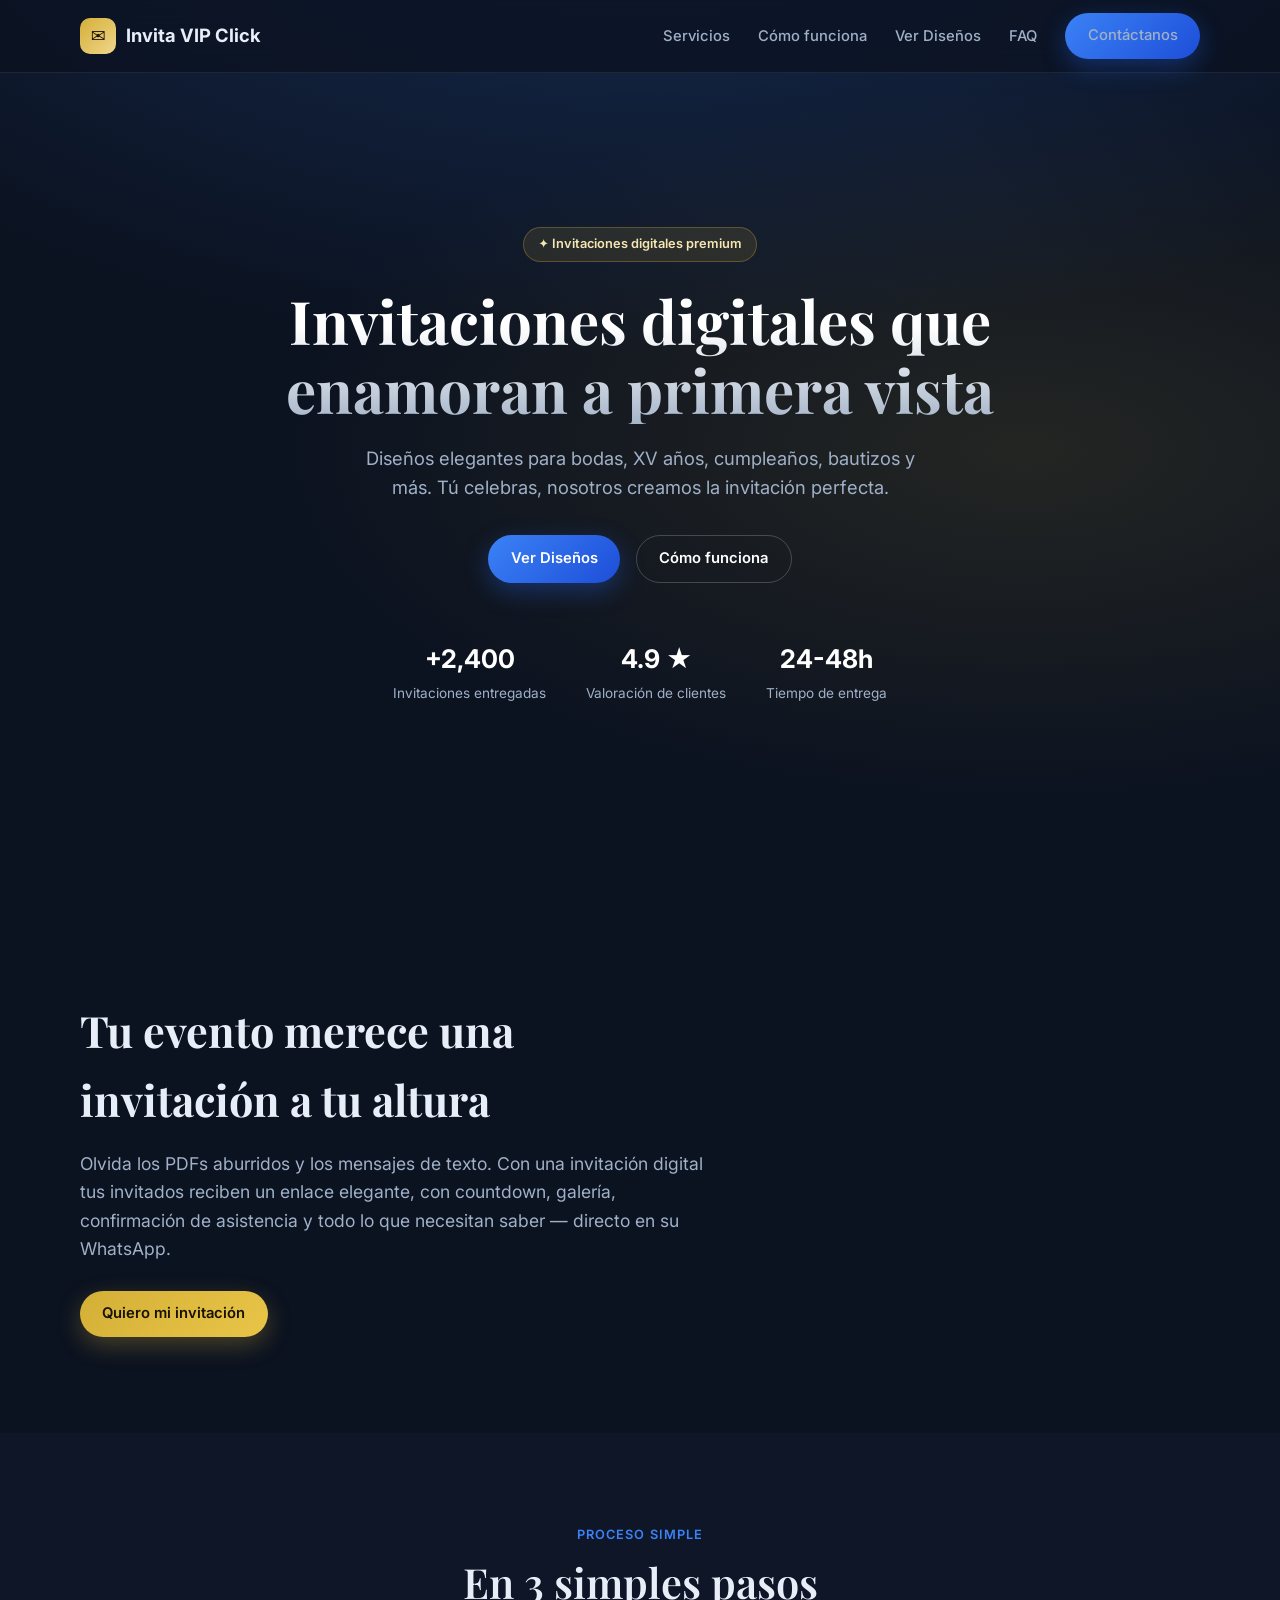
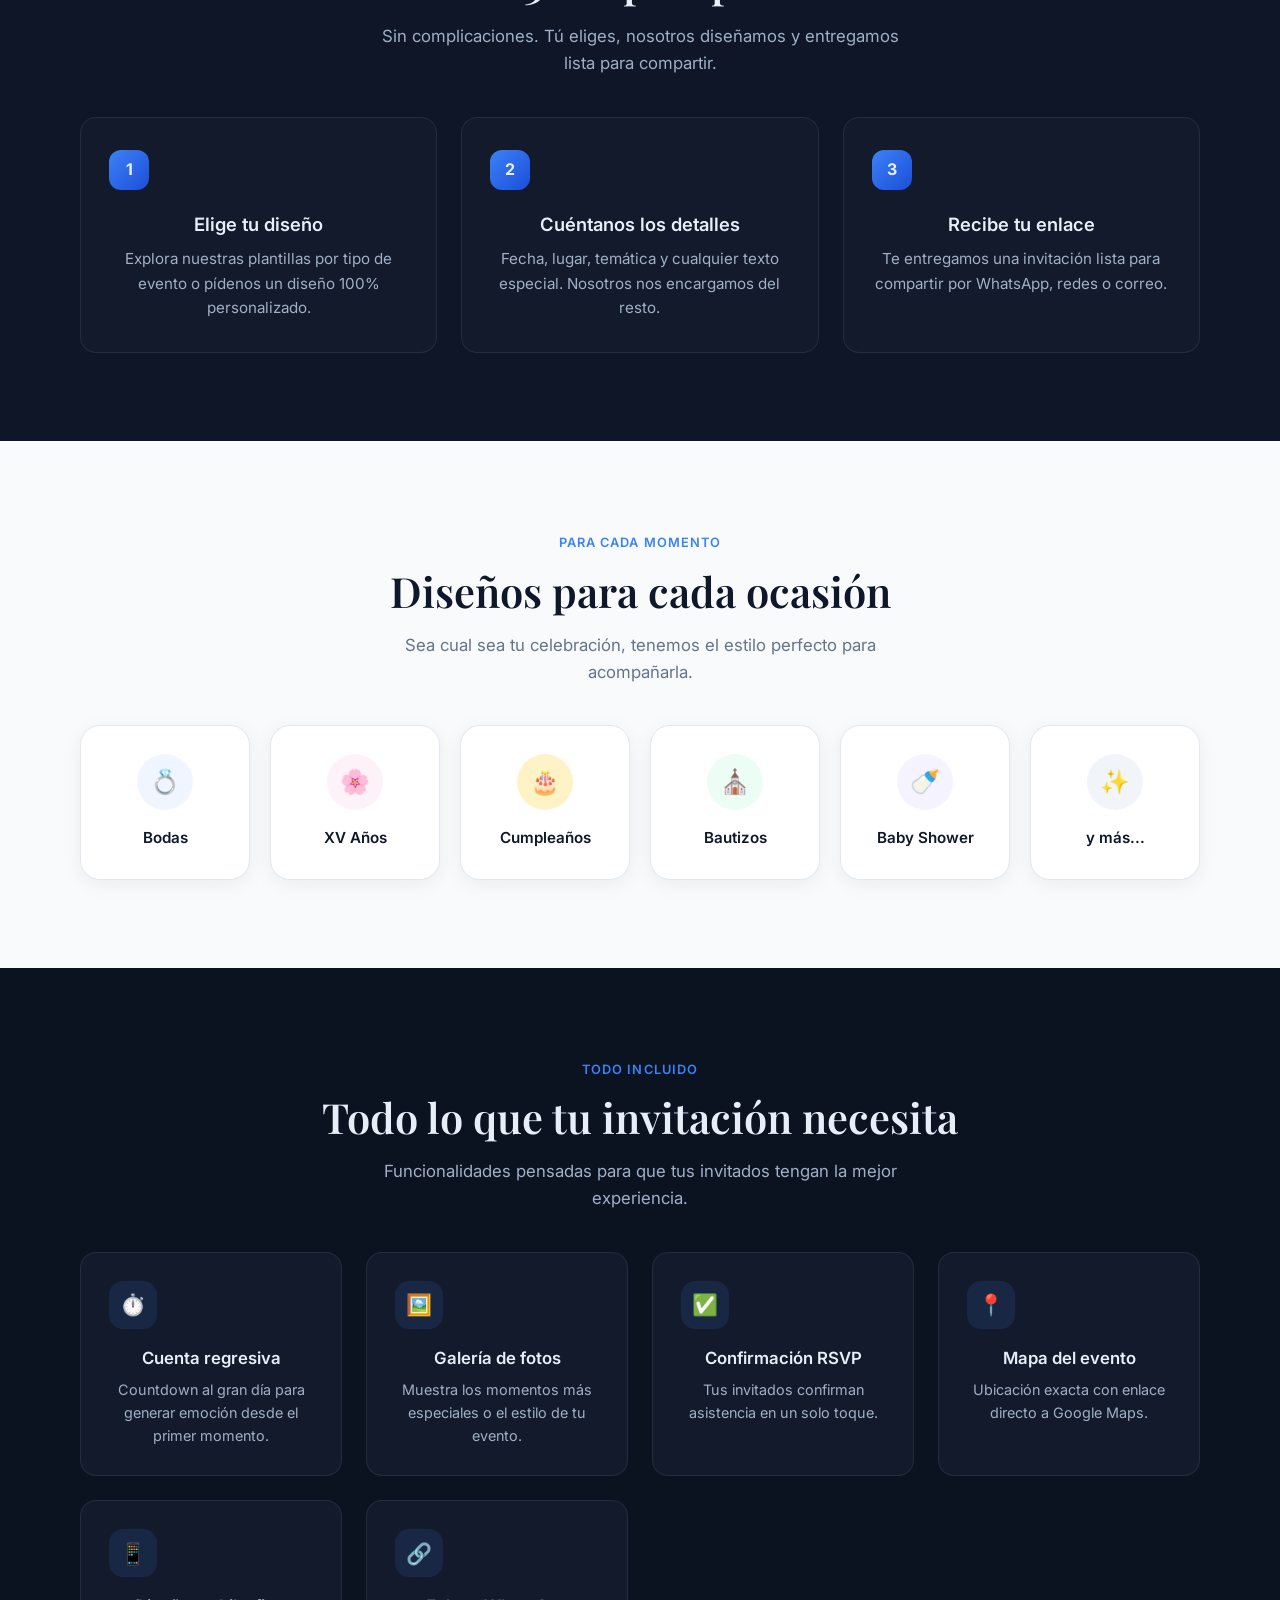
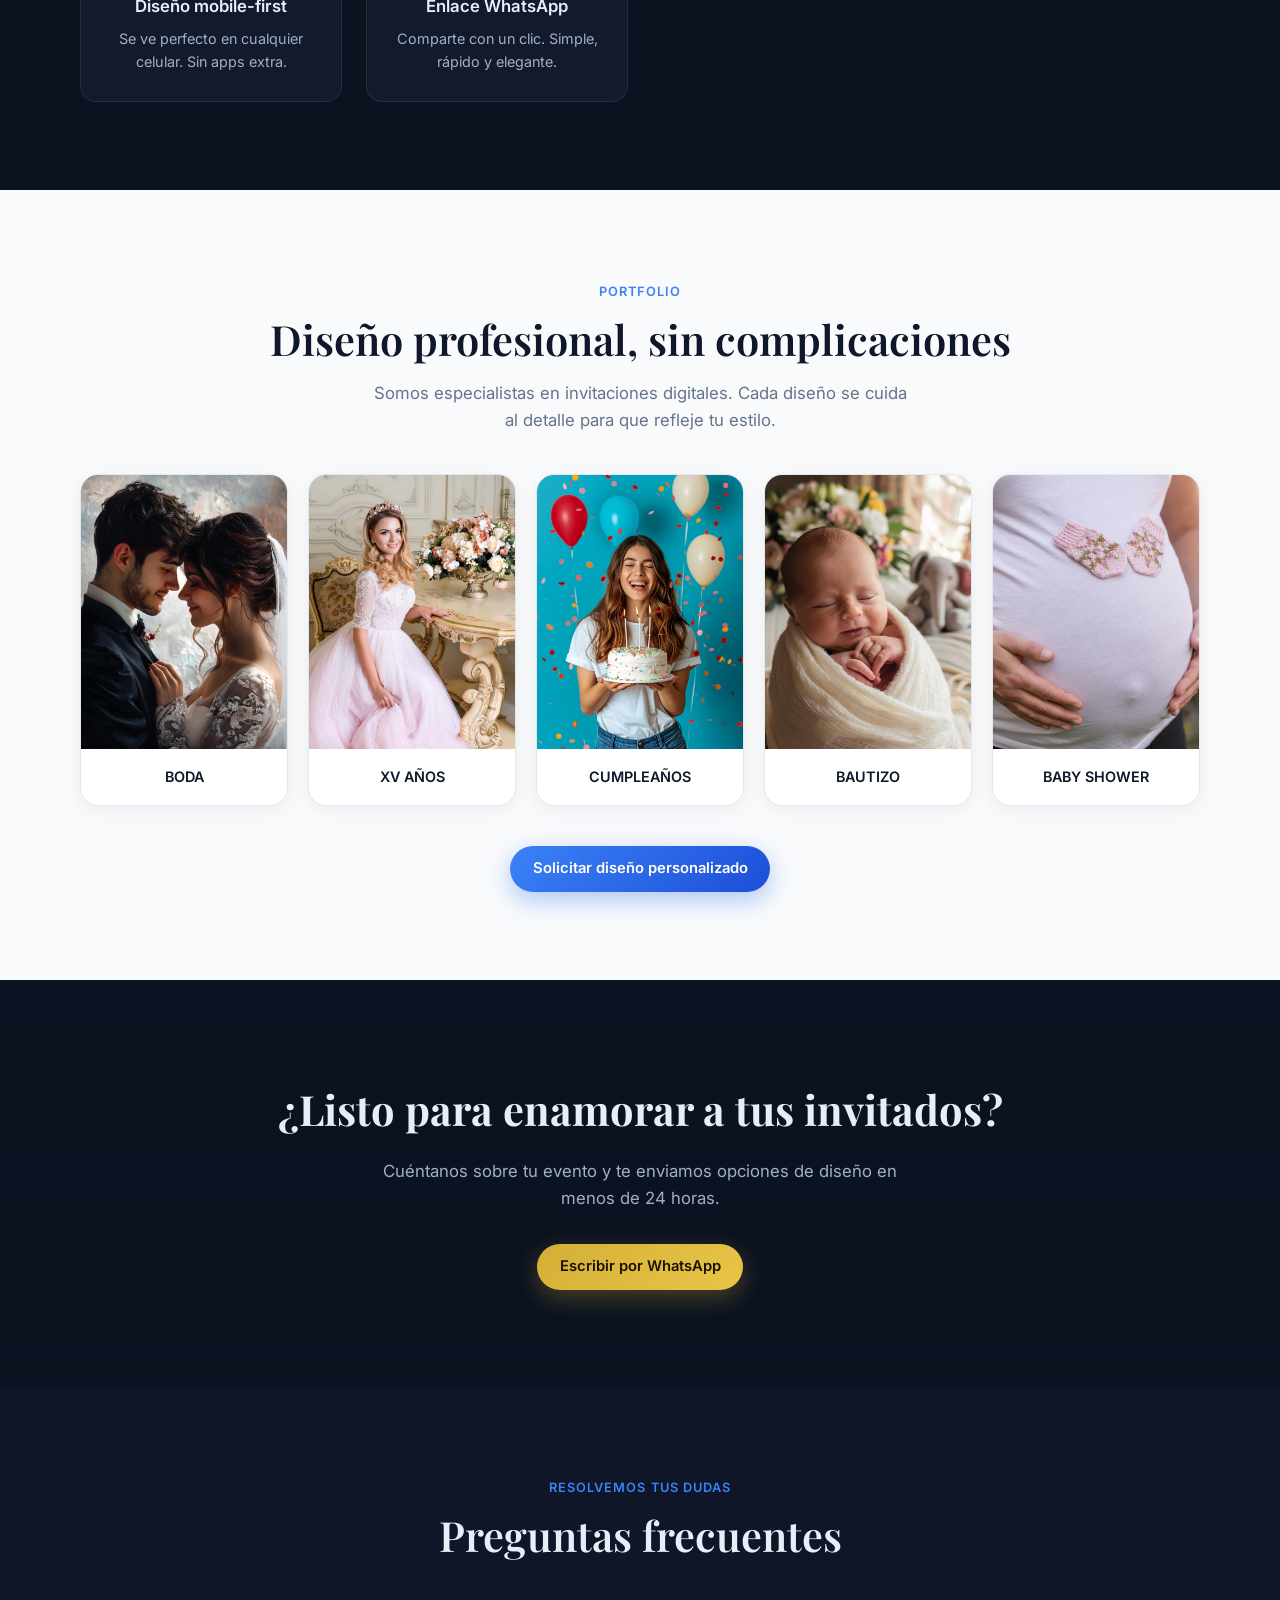
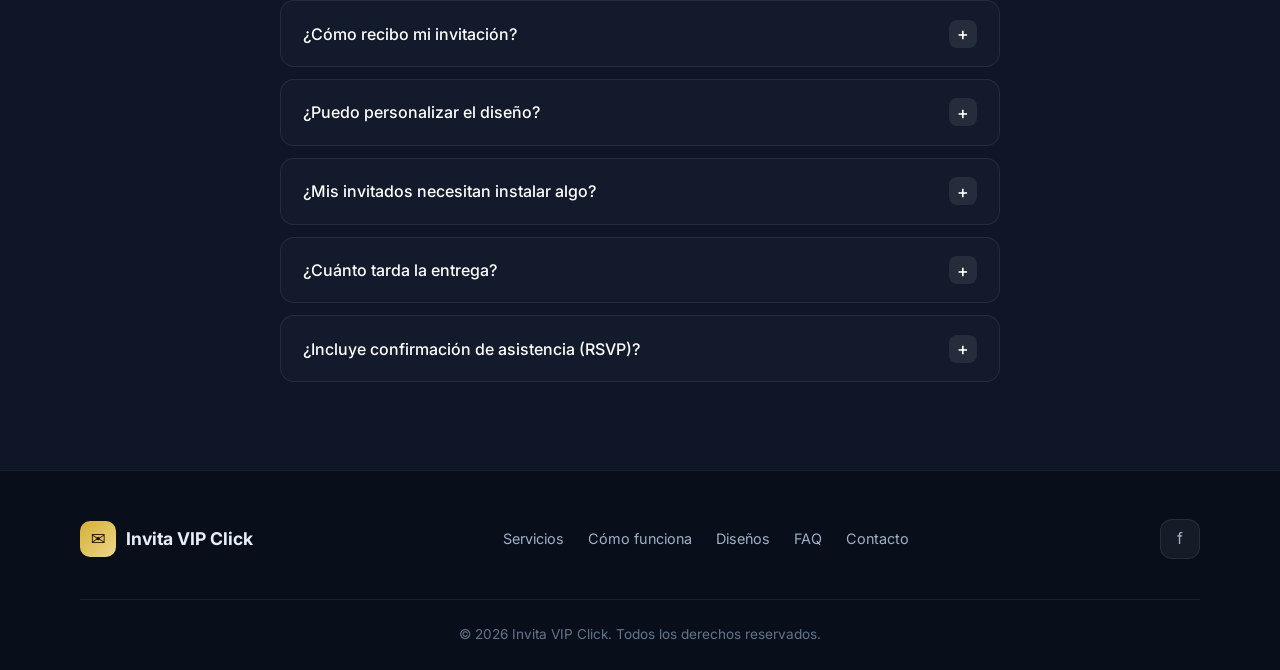
==== index.html @ d6ad1c9e "Add files via upload" ====
<!DOCTYPE html>
<html lang="es"><head>
  <meta charset="UTF-8">
  <meta name="viewport" content="width=device-width, initial-scale=1.0">
  <title>Invita VIP Click | Invitaciones Digitales</title>
  <meta name="description" content="Diseños elegantes de invitaciones digitales para bodas, XV años, cumpleaños, bautizos y más.">
  <meta property="og:title" content="Invita VIP Click">
  <meta property="og:description" content="Invitaciones digitales elegantes que enamoran a primera vista.">
  <meta property="og:image" content="imagenes/og-image.jpg">
  <meta property="og:type" content="website">
  <link rel="icon" href="imagenes/favicon.png" id="faviconLink">
  <link rel="preconnect" href="https://fonts.googleapis.com">
  <link rel="preconnect" href="https://fonts.gstatic.com" crossorigin="">
  <link href="https://fonts.googleapis.com/css2?family=Playfair+Display:wght@500;600;700&amp;family=Inter:wght@400;500;600;700&amp;display=swap" rel="stylesheet">
  
  
  <style>
    :root {
      --bg-dark: #0b1220;
      --bg-card: #121a2b;
      --bg-soft: #f8fafc;
      --text: #e8eef8;
      --text-muted: #9fb0c7;
      --text-dark: #0f172a;
      --primary: #3b82f6;
      --gold: #d4af37;
      --gold-soft: #f5e6b3;
      --border: rgba(255,255,255,0.08);
      --radius: 16px;
      --container: 1120px;
    }
    * { box-sizing: border-box; margin: 0; padding: 0; }
    html { scroll-behavior: smooth; }
    body {
      font-family: 'Inter', system-ui, -apple-system, sans-serif;
      background: var(--bg-dark);
      color: var(--text);
      line-height: 1.6;
      overflow-x: hidden;
    }
    img { max-width: 100%; display: block; }
    a { text-decoration: none; color: inherit; }
    button, .btn { font-family: inherit; cursor: pointer; border: none; outline: none; }
    .container { width: min(100% - 2rem, var(--container)); margin-inline: auto; }

    /* Toolbar */
    .edit-toolbar {
      position: fixed; bottom: 24px; left: 50%; transform: translateX(-50%);
      z-index: 9999; display: flex; gap: 0.5rem; flex-wrap: wrap; justify-content: center;
      background: rgba(15,23,42,0.95); backdrop-filter: blur(12px);
      border: 1px solid rgba(255,255,255,0.15); border-radius: 999px;
      padding: 0.5rem 0.75rem; box-shadow: 0 12px 40px rgba(0,0,0,0.5);
      max-width: calc(100% - 1.5rem);
    }
    .edit-toolbar .btn-sm {
      padding: 0.5rem 1rem; border-radius: 999px; font-size: 0.85rem; font-weight: 600;
      display: inline-flex; align-items: center; gap: 0.35rem; white-space: nowrap;
    }
    .btn-edit-toggle { background: linear-gradient(135deg,#8b5cf6,#6d28d9); color:#fff; }
    .btn-edit-toggle.active { background: linear-gradient(135deg,#22c55e,#16a34a); }
    .btn-save { background: var(--primary); color:#fff; }
    .btn-export { background: rgba(255,255,255,0.1); color:#fff; border:1px solid rgba(255,255,255,0.2); }
    .btn-meta { background: rgba(234,179,8,0.2); color:#fde047; border:1px solid rgba(234,179,8,0.3); }
    .btn-reset { background: rgba(239,68,68,0.2); color:#fca5a5; border:1px solid rgba(239,68,68,0.3); }

    body.edit-mode [contenteditable="true"] {
      outline: 2px dashed rgba(139,92,246,0.5); outline-offset: 4px; border-radius: 4px; min-width: 40px; cursor: text;
    }
    body.edit-mode [contenteditable="true"]:hover,
    body.edit-mode [contenteditable="true"]:focus { outline-color:#8b5cf6; background:rgba(139,92,246,0.08); }

    .edit-controls { display:none; gap:0.4rem; margin-top:0.75rem; flex-wrap:wrap; justify-content:center; }
    body.edit-mode .edit-controls { display:flex; }
    .edit-btn {
      padding:0.35rem 0.7rem; font-size:0.75rem; font-weight:600; border-radius:8px;
      background:rgba(139,92,246,0.25); color:#c4b5fd; border:1px solid rgba(139,92,246,0.4);
    }
    .edit-btn:hover { background:rgba(139,92,246,0.4); }
    .edit-btn.danger { background:rgba(239,68,68,0.2); color:#fca5a5; border-color:rgba(239,68,68,0.4); }

    .img-edit-wrap { position:relative; }
    body.edit-mode .img-edit-wrap::after {
      content:'📷 Cambiar'; position:absolute; inset:0; background:rgba(0,0,0,0.55);
      display:grid; place-items:center; color:#fff; font-size:0.85rem; font-weight:600;
      opacity:0; transition:opacity 0.2s; cursor:pointer; border-radius:inherit;
    }
    body.edit-mode .img-edit-wrap:hover::after { opacity:1; }

    .toast {
      position:fixed; top:90px; right:24px; z-index:10000; background:#166534; color:#fff;
      padding:0.75rem 1.25rem; border-radius:12px; font-size:0.9rem; font-weight:500;
      box-shadow:0 8px 24px rgba(0,0,0,0.3); transform:translateX(120%); transition:transform 0.3s;
    }
    .toast.show { transform:translateX(0); }

    /* Header */
    .header {
      position:fixed; top:0; left:0; right:0; z-index:100;
      background:rgba(11,18,32,0.75); backdrop-filter:blur(16px); border-bottom:1px solid var(--border);
    }
    .header.scrolled { background:rgba(11,18,32,0.95); }
    .nav { display:flex; align-items:center; justify-content:space-between; height:72px; }
    .logo { display:flex; align-items:center; gap:0.6rem; font-weight:700; font-size:1.15rem; }
    .logo-icon {
      width:36px; height:36px; background:linear-gradient(135deg,var(--gold),#f0d78c);
      border-radius:10px; display:grid; place-items:center; color:#1a1200; font-size:1.1rem;
    }
    .nav-links { display:flex; align-items:center; gap:1.75rem; list-style:none; }
    .nav-links a { font-size:0.925rem; font-weight:500; color:var(--text-muted); transition:color 0.2s; }
    .nav-links a:hover { color:#fff; }
    .btn {
      display:inline-flex; align-items:center; justify-content:center; gap:0.5rem;
      padding:0.7rem 1.4rem; border-radius:999px; font-weight:600; font-size:0.925rem; transition:all 0.25s;
    }
    .btn-primary { background:linear-gradient(135deg,var(--primary),#1d4ed8); color:#fff; box-shadow:0 8px 24px rgba(37,99,235,0.35); }
    .btn-primary:hover { transform:translateY(-2px); }
    .btn-outline { background:transparent; border:1.5px solid rgba(255,255,255,0.2); color:#fff; }
    .btn-outline:hover { border-color:rgba(255,255,255,0.45); background:rgba(255,255,255,0.05); }
    .btn-gold { background:linear-gradient(135deg,var(--gold),#e8c547); color:#1a1200; box-shadow:0 8px 24px rgba(212,175,55,0.3); }
    .btn-gold:hover { transform:translateY(-2px); }
    .menu-toggle { display:none; background:none; color:#fff; font-size:1.5rem; }

    /* Hero */
    .hero {
      position:relative; min-height:100vh; display:grid; place-items:center; text-align:center;
      padding:7rem 0 5rem;
      background: radial-gradient(ellipse 80% 60% at 50% -20%,rgba(59,130,246,0.25),transparent),
                  radial-gradient(ellipse 60% 40% at 80% 50%,rgba(212,175,55,0.12),transparent), var(--bg-dark);
    }
    .hero-content { position:relative; z-index:1; max-width:780px; }
    .badge {
      display:inline-flex; align-items:center; gap:0.4rem; padding:0.4rem 0.9rem;
      background:rgba(212,175,55,0.12); border:1px solid rgba(212,175,55,0.3); border-radius:999px;
      font-size:0.8rem; font-weight:600; color:var(--gold-soft); margin-bottom:1.5rem;
    }
    .hero h1 {
      font-family:'Playfair Display',Georgia,serif; font-size:clamp(2.4rem,5.5vw,3.75rem);
      font-weight:700; line-height:1.15; margin-bottom:1.25rem;
      background:linear-gradient(180deg,#fff 30%,#a5b4c8); -webkit-background-clip:text;
      -webkit-text-fill-color:transparent; background-clip:text;
    }
    .hero p { font-size:1.15rem; color:var(--text-muted); max-width:560px; margin:0 auto 2rem; }
    .hero-cta { display:flex; flex-wrap:wrap; gap:1rem; justify-content:center; }
    .hero-stats { display:flex; justify-content:center; gap:2.5rem; margin-top:3.5rem; flex-wrap:wrap; }
    .stat { text-align:center; }
    .stat strong { display:block; font-size:1.6rem; font-weight:700; color:#fff; }
    .stat span { font-size:0.85rem; color:var(--text-muted); }

    section { padding:5.5rem 0; }
    .section-label { display:inline-block; font-size:0.8rem; font-weight:600; letter-spacing:0.08em; text-transform:uppercase; color:var(--primary); margin-bottom:0.75rem; }
    .section-title { font-family:'Playfair Display',Georgia,serif; font-size:clamp(1.9rem,4vw,2.6rem); font-weight:600; line-height:1.2; margin-bottom:1rem; }
    .section-desc { color:var(--text-muted); font-size:1.05rem; max-width:540px; margin-bottom:2.5rem; }
    .text-center { text-align:center; }
    .text-center .section-desc { margin-inline:auto; }

    .feature-hero { position:relative; padding:6rem 0; background:linear-gradient(180deg,rgba(11,18,32,0.7),rgba(11,18,32,0.92)), url('https://images.unsplash.com/photo-1519741497674-611481863552?w=1600&q=80') center/cover no-repeat; }
    .feature-hero .content { max-width:640px; }
    .feature-hero h2 { font-family:'Playfair Display',Georgia,serif; font-size:clamp(1.9rem,4vw,2.7rem); margin-bottom:1rem; }
    .feature-hero p { color:var(--text-muted); font-size:1.1rem; margin-bottom:1.75rem; }

    .steps { background:#0e1628; }
    .steps-grid { display:grid; grid-template-columns:repeat(auto-fit,minmax(240px,1fr)); gap:1.5rem; margin-top:2.5rem; }
    .step-card { background:var(--bg-card); border:1px solid var(--border); border-radius:var(--radius); padding:2rem 1.75rem; transition:transform 0.25s; }
    .step-card:hover { transform:translateY(-4px); border-color:rgba(59,130,246,0.35); }
    .step-num { width:40px; height:40px; border-radius:12px; background:linear-gradient(135deg,var(--primary),#1d4ed8); display:grid; place-items:center; font-weight:700; margin-bottom:1.25rem; }
    .step-card h3 { font-size:1.15rem; font-weight:600; margin-bottom:0.5rem; }
    .step-card p { color:var(--text-muted); font-size:0.95rem; }

    .occasions { background:var(--bg-soft); color:var(--text-dark); }
    .occasions .section-label { color:var(--primary); }
    .occasions .section-desc { color:#64748b; }
    .occasions-grid { display:grid; grid-template-columns:repeat(auto-fit,minmax(140px,1fr)); gap:1.25rem; margin-top:2.5rem; }
    .occasion-card { background:#fff; border-radius:20px; padding:1.75rem 1rem; text-align:center; box-shadow:0 4px 20px rgba(15,23,42,0.06); border:1px solid #e2e8f0; transition:transform 0.25s; }
    .occasion-card:hover { transform:translateY(-6px); }
    .occasion-icon { width:56px; height:56px; border-radius:50%; margin:0 auto 1rem; display:grid; place-items:center; font-size:1.5rem; background:#eff6ff; }
    .occasion-card h3 { font-size:0.95rem; font-weight:600; color:var(--text-dark); }

    .features-grid { display:grid; grid-template-columns:repeat(auto-fit,minmax(260px,1fr)); gap:1.5rem; margin-top:2.5rem; }
    .feature-item { background:var(--bg-card); border:1px solid var(--border); border-radius:var(--radius); padding:1.75rem; }
    .feature-icon { width:48px; height:48px; border-radius:14px; background:rgba(59,130,246,0.12); display:grid; place-items:center; font-size:1.3rem; margin-bottom:1rem; }
    .feature-item h3 { font-size:1.05rem; font-weight:600; margin-bottom:0.4rem; }
    .feature-item p { color:var(--text-muted); font-size:0.9rem; }

    .designs { background:var(--bg-soft); color:var(--text-dark); }
    .designs .section-label { color:var(--primary); }
    .designs .section-desc { color:#64748b; }
    .designs-grid { display:grid; grid-template-columns:repeat(auto-fit,minmax(180px,1fr)); gap:1.25rem; margin-top:2.5rem; }
    .design-card { background:#fff; border-radius:18px; overflow:hidden; box-shadow:0 4px 20px rgba(15,23,42,0.06); border:1px solid #e2e8f0; transition:transform 0.3s; }
    .design-card:hover { transform:translateY(-8px); }
    .design-card img { width:100%; aspect-ratio:3/4; object-fit:cover; }
    .design-card .label { padding:1rem; text-align:center; font-weight:600; font-size:0.9rem; color:var(--text-dark); }

    .cta-band {
      position:relative; padding:6rem 0; text-align:center;
      background:linear-gradient(180deg,rgba(11,18,32,0.75),rgba(11,18,32,0.9)), url('https://images.unsplash.com/photo-1464366400600-7168b8af9bc3?w=1600&q=80') center/cover no-repeat;
    }
    .cta-band h2 { font-family:'Playfair Display',Georgia,serif; font-size:clamp(1.9rem,4vw,2.6rem); margin-bottom:1rem; }
    .cta-band p { color:var(--text-muted); max-width:520px; margin:0 auto 2rem; font-size:1.05rem; }

    .faq { background:#0e1628; }
    .faq-list { max-width:720px; margin:2.5rem auto 0; display:flex; flex-direction:column; gap:0.75rem; }
    .faq-item { background:var(--bg-card); border:1px solid var(--border); border-radius:14px; overflow:hidden; }
    .faq-item.active { border-color:rgba(59,130,246,0.4); }
    .faq-question { width:100%; display:flex; align-items:center; justify-content:space-between; padding:1.15rem 1.35rem; background:none; color:#fff; font-size:1rem; font-weight:500; text-align:left; gap:1rem; }
    .faq-question span.icon { width:28px; height:28px; border-radius:8px; background:rgba(255,255,255,0.08); display:grid; place-items:center; font-size:1.1rem; flex-shrink:0; transition:transform 0.3s; }
    .faq-item.active .faq-question span.icon { transform:rotate(45deg); background:rgba(59,130,246,0.25); }
    .faq-answer { max-height:0; overflow:hidden; transition:max-height 0.35s ease; }
    .faq-item.active .faq-answer { max-height:300px; }
    .faq-answer p { padding:0 1.35rem 1.25rem; color:var(--text-muted); font-size:0.95rem; }

    .footer { background:#080e1a; border-top:1px solid var(--border); padding:3rem 0 1.5rem; }
    .footer-top { display:flex; flex-wrap:wrap; justify-content:space-between; align-items:center; gap:1.5rem; margin-bottom:2.5rem; }
    .footer-brand { display:flex; align-items:center; gap:0.6rem; font-weight:700; font-size:1.1rem; }
    .footer-links { display:flex; gap:1.5rem; list-style:none; flex-wrap:wrap; }
    .footer-links a { color:var(--text-muted); font-size:0.9rem; }
    .footer-links a:hover { color:#fff; }
    .footer-social { display:flex; gap:0.75rem; flex-wrap:wrap; }
    .social-btn {
      width:40px; height:40px; border-radius:12px; background:rgba(255,255,255,0.06);
      border:1px solid var(--border); display:grid; place-items:center; color:var(--text-muted); font-size:1rem;
      transition:all 0.2s;
    }
    .social-btn:hover { background:rgba(59,130,246,0.2); color:#fff; border-color:rgba(59,130,246,0.3); }
    .footer-bottom { border-top:1px solid var(--border); padding-top:1.5rem; text-align:center; color:#64748b; font-size:0.85rem; }

    /* Modals */
    .modal-overlay {
      position:fixed; inset:0; background:rgba(0,0,0,0.7); z-index:10001;
      display:none; place-items:center; padding:1rem; overflow-y:auto;
    }
    .modal-overlay.show { display:grid; }
    .modal {
      background:#1e293b; border-radius:16px; padding:1.75rem; width:min(100%,520px);
      border:1px solid rgba(255,255,255,0.1); max-height:90vh; overflow-y:auto;
    }
    .modal h3 { font-size:1.15rem; margin-bottom:0.5rem; }
    .modal p { color:var(--text-muted); font-size:0.9rem; margin-bottom:0.75rem; }
    .modal label { display:block; font-size:0.85rem; font-weight:500; margin-bottom:0.35rem; color:#cbd5e1; }
    .modal input[type="text"], .modal input[type="url"], .modal textarea, .modal select {
      width:100%; padding:0.7rem 1rem; border-radius:10px; border:1px solid rgba(255,255,255,0.15);
      background:#0f172a; color:#fff; font-size:0.95rem; margin-bottom:1rem; font-family:inherit;
    }
    .modal textarea { min-height:80px; resize:vertical; }
    .modal input:focus, .modal textarea:focus, .modal select:focus { outline:2px solid var(--primary); }
    .modal-actions { display:flex; gap:0.75rem; justify-content:flex-end; flex-wrap:wrap; }
    .modal-actions .btn { padding:0.55rem 1.2rem; font-size:0.875rem; }
    .file-row { display:flex; gap:0.5rem; margin-bottom:1rem; flex-wrap:wrap; }
    .file-row input[type="file"] { display:none; }
    .file-btn {
      padding:0.55rem 1rem; border-radius:10px; background:rgba(139,92,246,0.25); color:#c4b5fd;
      border:1px solid rgba(139,92,246,0.4); font-size:0.85rem; font-weight:600; cursor:pointer;
    }
    .file-btn:hover { background:rgba(139,92,246,0.4); }
    .or-divider { text-align:center; color:var(--text-muted); font-size:0.8rem; margin:0.5rem 0 1rem; }

    .meta-panel { display:none; }
    body.edit-mode .meta-panel-trigger { display:inline-flex; }

    @media (max-width:720px) {
      .nav-links { display:none; }
      .menu-toggle { display:block; }
      .nav-links.open {
        display:flex; flex-direction:column; position:absolute; top:72px; left:0; right:0;
        background:rgba(11,18,32,0.98); padding:1.5rem; gap:1rem; border-bottom:1px solid var(--border);
      }
    }
    @media (max-width:480px) {
      .hero-cta { flex-direction:column; align-items:stretch; }
      .hero-cta .btn { width:100%; }
    }
  </style>
</head>
<body class="">

  

  <!-- Image modal (URL or file) -->
  

  <!-- Link modal for designs -->
  

  <!-- Meta / SEO modal -->
  

  <!-- Social link modal -->
  

  <!-- Toolbar -->
  

  <header class="header scrolled" id="header">
    <div class="container nav">
      <a href="#" class="logo">
        <span class="logo-icon">✉</span>
        <span data-edit="logoText">Invita VIP Click</span>
      </a>
      <ul class="nav-links" id="navLinks">
        <li><a href="#servicios" data-edit="nav1">Servicios</a></li>
        <li><a href="#pasos" data-edit="nav2">Cómo funciona</a></li>
        <li><a href="#disenos" data-edit="nav3">Ver Diseños</a></li>
        <li><a href="#faq" data-edit="nav4">FAQ</a></li>
        <li><a href="#contacto" class="btn btn-primary" data-edit="navCta">Contáctanos</a></li>
      </ul>
      <button class="menu-toggle" id="menuToggle" aria-label="Menú">☰</button>
    </div>
  </header>

  <section class="hero">
    <div class="container hero-content">
      <div class="badge" data-edit="heroBadge">✦ Invitaciones digitales premium</div>
      <h1 data-edit="heroTitle">Invitaciones digitales que enamoran a primera vista</h1>
      <p data-edit="heroDesc">Diseños elegantes para bodas, XV años, cumpleaños, bautizos y más. Tú celebras, nosotros creamos la invitación perfecta.</p>
      <div class="hero-cta">
        <a href="#disenos" class="btn btn-primary" data-edit="heroBtn1">Ver Diseños</a>
        <a href="#pasos" class="btn btn-outline" data-edit="heroBtn2">Cómo funciona</a>
      </div>
      <div class="hero-stats">
        <div class="stat"><strong data-edit="stat1Val">+2,400</strong><span data-edit="stat1Label">Invitaciones entregadas</span></div>
        <div class="stat"><strong data-edit="stat2Val">4.9 ★</strong><span data-edit="stat2Label">Valoración de clientes</span></div>
        <div class="stat"><strong data-edit="stat3Val">24-48h</strong><span data-edit="stat3Label">Tiempo de entrega</span></div>
      </div>
    </div>
  </section>

  <section class="feature-hero" id="servicios" style="background: linear-gradient(rgba(11, 18, 32, 0.7), rgba(11, 18, 32, 0.92)), url(&quot;https://images.unsplash.com/photo-1519741497674-611481863552?w=1600&amp;q=80&quot;) center center / cover no-repeat;">
    <div class="container">
      <div class="content">
        <h2 data-edit="featTitle">Tu evento merece una invitación a tu altura</h2>
        <p data-edit="featDesc">Olvida los PDFs aburridos y los mensajes de texto. Con una invitación digital tus invitados reciben un enlace elegante, con countdown, galería, confirmación de asistencia y todo lo que necesitan saber — directo en su WhatsApp.</p>
        <a href="#contacto" class="btn btn-gold" data-edit="featBtn">Quiero mi invitación</a>
        
      </div>
    </div>
  </section>

  <section class="steps" id="pasos">
    <div class="container text-center">
      <span class="section-label" data-edit="stepsLabel">PROCESO SIMPLE</span>
      <h2 class="section-title" data-edit="stepsTitle">En 3 simples pasos</h2>
      <p class="section-desc" data-edit="stepsDesc">Sin complicaciones. Tú eliges, nosotros diseñamos y entregamos lista para compartir.</p>
      <div class="steps-grid" id="stepsGrid">
        <div class="step-card">
          <div class="step-num" data-field="num">1</div>
          <h3 data-field="title">Elige tu diseño</h3>
          <p data-field="desc">Explora nuestras plantillas por tipo de evento o pídenos un diseño 100% personalizado.</p>
          
        </div>
        <div class="step-card">
          <div class="step-num" data-field="num">2</div>
          <h3 data-field="title">Cuéntanos los detalles</h3>
          <p data-field="desc">Fecha, lugar, temática y cualquier texto especial. Nosotros nos encargamos del resto.</p>
          
        </div>
        <div class="step-card">
          <div class="step-num" data-field="num">3</div>
          <h3 data-field="title">Recibe tu enlace</h3>
          <p data-field="desc">Te entregamos una invitación lista para compartir por WhatsApp, redes o correo.</p>
          
        </div></div>
      
    </div>
  </section>

  <section class="occasions" id="ocasiones">
    <div class="container text-center">
      <span class="section-label" data-edit="occLabel">PARA CADA MOMENTO</span>
      <h2 class="section-title" data-edit="occTitle">Diseños para cada ocasión</h2>
      <p class="section-desc" data-edit="occDesc">Sea cual sea tu celebración, tenemos el estilo perfecto para acompañarla.</p>
      <div class="occasions-grid" id="occasionsGrid">
        <div class="occasion-card">
          <div class="occasion-icon" style="background:#eff6ff" data-field="icon">💍</div>
          <h3 data-field="title">Bodas</h3>
          
        </div>
        <div class="occasion-card">
          <div class="occasion-icon" style="background:#fdf2f8" data-field="icon">🌸</div>
          <h3 data-field="title">XV Años</h3>
          
        </div>
        <div class="occasion-card">
          <div class="occasion-icon" style="background:#fef3c7" data-field="icon">🎂</div>
          <h3 data-field="title">Cumpleaños</h3>
          
        </div>
        <div class="occasion-card">
          <div class="occasion-icon" style="background:#ecfdf5" data-field="icon">⛪</div>
          <h3 data-field="title">Bautizos</h3>
          
        </div>
        <div class="occasion-card">
          <div class="occasion-icon" style="background:#f5f3ff" data-field="icon">🍼</div>
          <h3 data-field="title">Baby Shower</h3>
          
        </div>
        <div class="occasion-card">
          <div class="occasion-icon" style="background:#f1f5f9" data-field="icon">✨</div>
          <h3 data-field="title">y más...</h3>
          
        </div></div>
      
    </div>
  </section>

  <section id="features">
    <div class="container text-center">
      <span class="section-label" data-edit="featSecLabel">TODO INCLUIDO</span>
      <h2 class="section-title" data-edit="featSecTitle">Todo lo que tu invitación necesita</h2>
      <p class="section-desc" data-edit="featSecDesc">Funcionalidades pensadas para que tus invitados tengan la mejor experiencia.</p>
      <div class="features-grid" id="featuresGrid">
        <div class="feature-item">
          <div class="feature-icon" data-field="icon">⏱️</div>
          <h3 data-field="title">Cuenta regresiva</h3>
          <p data-field="desc">Countdown al gran día para generar emoción desde el primer momento.</p>
          
        </div>
        <div class="feature-item">
          <div class="feature-icon" data-field="icon">🖼️</div>
          <h3 data-field="title">Galería de fotos</h3>
          <p data-field="desc">Muestra los momentos más especiales o el estilo de tu evento.</p>
          
        </div>
        <div class="feature-item">
          <div class="feature-icon" data-field="icon">✅</div>
          <h3 data-field="title">Confirmación RSVP</h3>
          <p data-field="desc">Tus invitados confirman asistencia en un solo toque.</p>
          
        </div>
        <div class="feature-item">
          <div class="feature-icon" data-field="icon">📍</div>
          <h3 data-field="title">Mapa del evento</h3>
          <p data-field="desc">Ubicación exacta con enlace directo a Google Maps.</p>
          
        </div>
        <div class="feature-item">
          <div class="feature-icon" data-field="icon">📱</div>
          <h3 data-field="title">Diseño mobile-first</h3>
          <p data-field="desc">Se ve perfecto en cualquier celular. Sin apps extra.</p>
          
        </div>
        <div class="feature-item">
          <div class="feature-icon" data-field="icon">🔗</div>
          <h3 data-field="title">Enlace WhatsApp</h3>
          <p data-field="desc">Comparte con un clic. Simple, rápido y elegante.</p>
          
        </div></div>
      
    </div>
  </section>

  <section class="designs" id="disenos">
    <div class="container text-center">
      <span class="section-label" data-edit="desLabel">PORTFOLIO</span>
      <h2 class="section-title" data-edit="desTitle">Diseño profesional, sin complicaciones</h2>
      <p class="section-desc" data-edit="desDesc">Somos especialistas en invitaciones digitales. Cada diseño se cuida al detalle para que refleje tu estilo.</p>
      <div class="designs-grid" id="designsGrid"><div class="design-card" data-index="0">
          <div class="img-edit-wrap" data-action="change-design-img" data-index="0"><a href="https://invitavipclick.base44.app/i/boda-de-juan-y-rosa" target="_blank" rel="noopener"><img src="imagenes/boda-1.jpg" alt="BODA" loading="lazy"></a></div>
          <div class="label" data-field="label">BODA</div>
          
          
        </div><div class="design-card" data-index="1">
          <div class="img-edit-wrap" data-action="change-design-img" data-index="1"><a href="https://invitavipclick.base44.app/i/xv-anos-de-ximena" target="_blank" rel="noopener"><img src="imagenes/xv.jpg" alt="XV AÑOS" loading="lazy"></a></div>
          <div class="label" data-field="label">XV AÑOS</div>
          
          
        </div><div class="design-card" data-index="2">
          <div class="img-edit-wrap" data-action="change-design-img" data-index="2"><a href="https://invitavipclick.base44.app/i/cumpleanos-de-esther" target="_blank" rel="noopener"><img src="imagenes/cumple.jpg" alt="CUMPLEAÑOS" loading="lazy"></a></div>
          <div class="label" data-field="label">CUMPLEAÑOS</div>
          
          
        </div><div class="design-card" data-index="3">
          <div class="img-edit-wrap" data-action="change-design-img" data-index="3"><a href="https://invitavipclick.base44.app/i/bautizo-de-julian" target="_blank" rel="noopener"><img src="imagenes/bautizo.jpg" alt="BAUTIZO" loading="lazy"></a></div>
          <div class="label" data-field="label">BAUTIZO</div>
          
          
        </div><div class="design-card" data-index="4">
          <div class="img-edit-wrap" data-action="change-design-img" data-index="4"><a href="https://invitavipclick.base44.app/i/baby-shower-de-paty" target="_blank" rel="noopener"><img src="imagenes/babyshower.jpg" alt="BABY SHOWER" loading="lazy"></a></div>
          <div class="label" data-field="label">BABY SHOWER</div>
          
          
        </div></div>
      
      <div style="margin-top:2.5rem;"><a href="#contacto" class="btn btn-primary" data-edit="desBtn">Solicitar diseño personalizado</a></div>
    </div>
  </section>

  <section class="cta-band" id="contacto" style="background: linear-gradient(rgba(11, 18, 32, 0.75), rgba(11, 18, 32, 0.9)), url(&quot;https://images.unsplash.com/photo-1464366400600-7168b8af9bc3?w=1600&amp;q=80&quot;) center center / cover no-repeat;">
    <div class="container">
      <h2 data-edit="ctaTitle">¿Listo para enamorar a tus invitados?</h2>
      <p data-edit="ctaDesc">Cuéntanos sobre tu evento y te enviamos opciones de diseño en menos de 24 horas.</p>
      <a href="https://wa.me/523121076890?text=Hola%2C%20quiero%20informaci%C3%B3n%20sobre%20invitaciones%20digitales" class="btn btn-gold" target="_blank" rel="noopener" data-edit="ctaBtn" id="whatsappBtn">Escribir por WhatsApp</a>
      
    </div>
  </section>

  <section class="faq" id="faq">
    <div class="container text-center">
      <span class="section-label" data-edit="faqLabel">RESOLVEMOS TUS DUDAS</span>
      <h2 class="section-title" data-edit="faqTitle">Preguntas frecuentes</h2>
      <div class="faq-list" id="faqList">
        <div class="faq-item">
          <button class="faq-question">
            <span data-field="q">¿Cómo recibo mi invitación?</span>
            <span class="icon">+</span>
          </button>
          <div class="faq-answer"><p data-field="a">Te enviamos un enlace único listo para compartir. También puedes pedir un código QR o versión para imprimir si lo necesitas.</p></div>
          
        </div>
        <div class="faq-item">
          <button class="faq-question">
            <span data-field="q">¿Puedo personalizar el diseño?</span>
            <span class="icon">+</span>
          </button>
          <div class="faq-answer"><p data-field="a">¡Por supuesto! Colores, tipografías, textos, fotos y orden de secciones. Todo se adapta a tu estilo y al tono de tu evento.</p></div>
          
        </div>
        <div class="faq-item">
          <button class="faq-question">
            <span data-field="q">¿Mis invitados necesitan instalar algo?</span>
            <span class="icon">+</span>
          </button>
          <div class="faq-answer"><p data-field="a">No. Solo abren el enlace desde WhatsApp, Instagram o cualquier navegador. Funciona perfecto en celulares sin descargar apps.</p></div>
          
        </div>
        <div class="faq-item">
          <button class="faq-question">
            <span data-field="q">¿Cuánto tarda la entrega?</span>
            <span class="icon">+</span>
          </button>
          <div class="faq-answer"><p data-field="a">La mayoría de las invitaciones se entregan entre 24 y 48 horas. Si tienes una fecha urgente, avísanos y priorizamos tu pedido.</p></div>
          
        </div>
        <div class="faq-item">
          <button class="faq-question">
            <span data-field="q">¿Incluye confirmación de asistencia (RSVP)?</span>
            <span class="icon">+</span>
          </button>
          <div class="faq-answer"><p data-field="a">Sí. Tus invitados confirman con un botón y tú recibes las respuestas organizadas para que sepas exactamente quién asiste.</p></div>
          
        </div></div>
      
    </div>
  </section>

  <footer class="footer">
    <div class="container">
      <div class="footer-top">
        <div class="footer-brand">
          <span class="logo-icon">✉</span>
          <span data-edit="footerBrand">Invita VIP Click</span>
        </div>
        <ul class="footer-links">
          <li><a href="#servicios" data-edit="fnav1">Servicios</a></li>
          <li><a href="#pasos" data-edit="fnav2">Cómo funciona</a></li>
          <li><a href="#disenos" data-edit="fnav3">Diseños</a></li>
          <li><a href="#faq" data-edit="fnav4">FAQ</a></li>
          <li><a href="#contacto" data-edit="fnav5">Contacto</a></li>
        </ul>
        <div class="footer-social" id="socialGrid"><a href="https://www.facebook.com/invitavipclick/" class="social-btn" target="_blank" rel="noopener" aria-label="Facebook">f</a></div>
      </div>
      
      <div class="footer-bottom">
        <span data-edit="copyright">© 2026 Invita VIP Click. Todos los derechos reservados.</span>
      </div>
    </div>
  </footer>

  


<script>(function(){document.querySelectorAll(".faq-question").forEach(function(btn){btn.addEventListener("click",function(){var item=btn.closest(".faq-item");if(!item)return;var was=item.classList.contains("active");document.querySelectorAll(".faq-item").forEach(function(i){i.classList.remove("active");});if(!was)item.classList.add("active");});});var menuToggle=document.getElementById("menuToggle"),navLinks=document.getElementById("navLinks");if(menuToggle&&navLinks){menuToggle.addEventListener("click",function(){navLinks.classList.toggle("open");});navLinks.querySelectorAll("a").forEach(function(a){a.addEventListener("click",function(){navLinks.classList.remove("open");});});}var header=document.getElementById("header");if(header){window.addEventListener("scroll",function(){header.classList.toggle("scrolled",window.scrollY>40);});}})();</script>
</body></html>
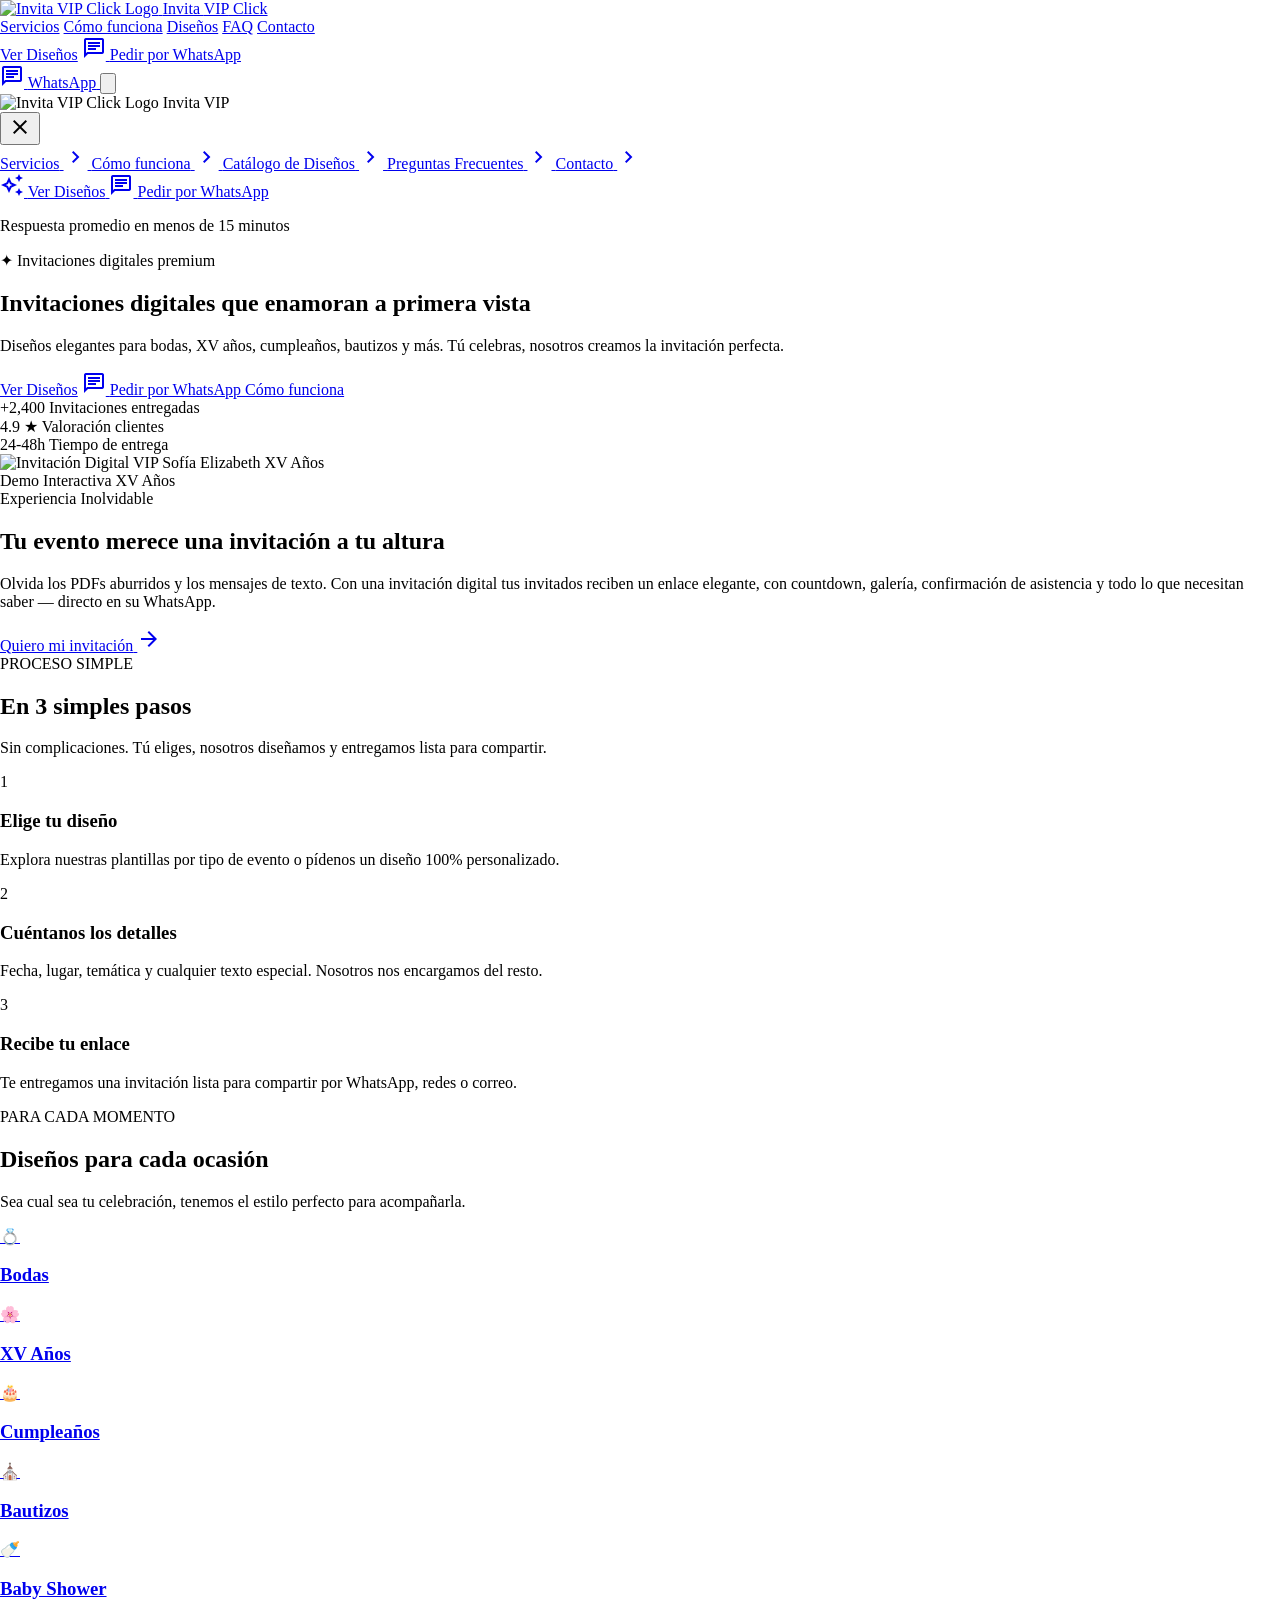
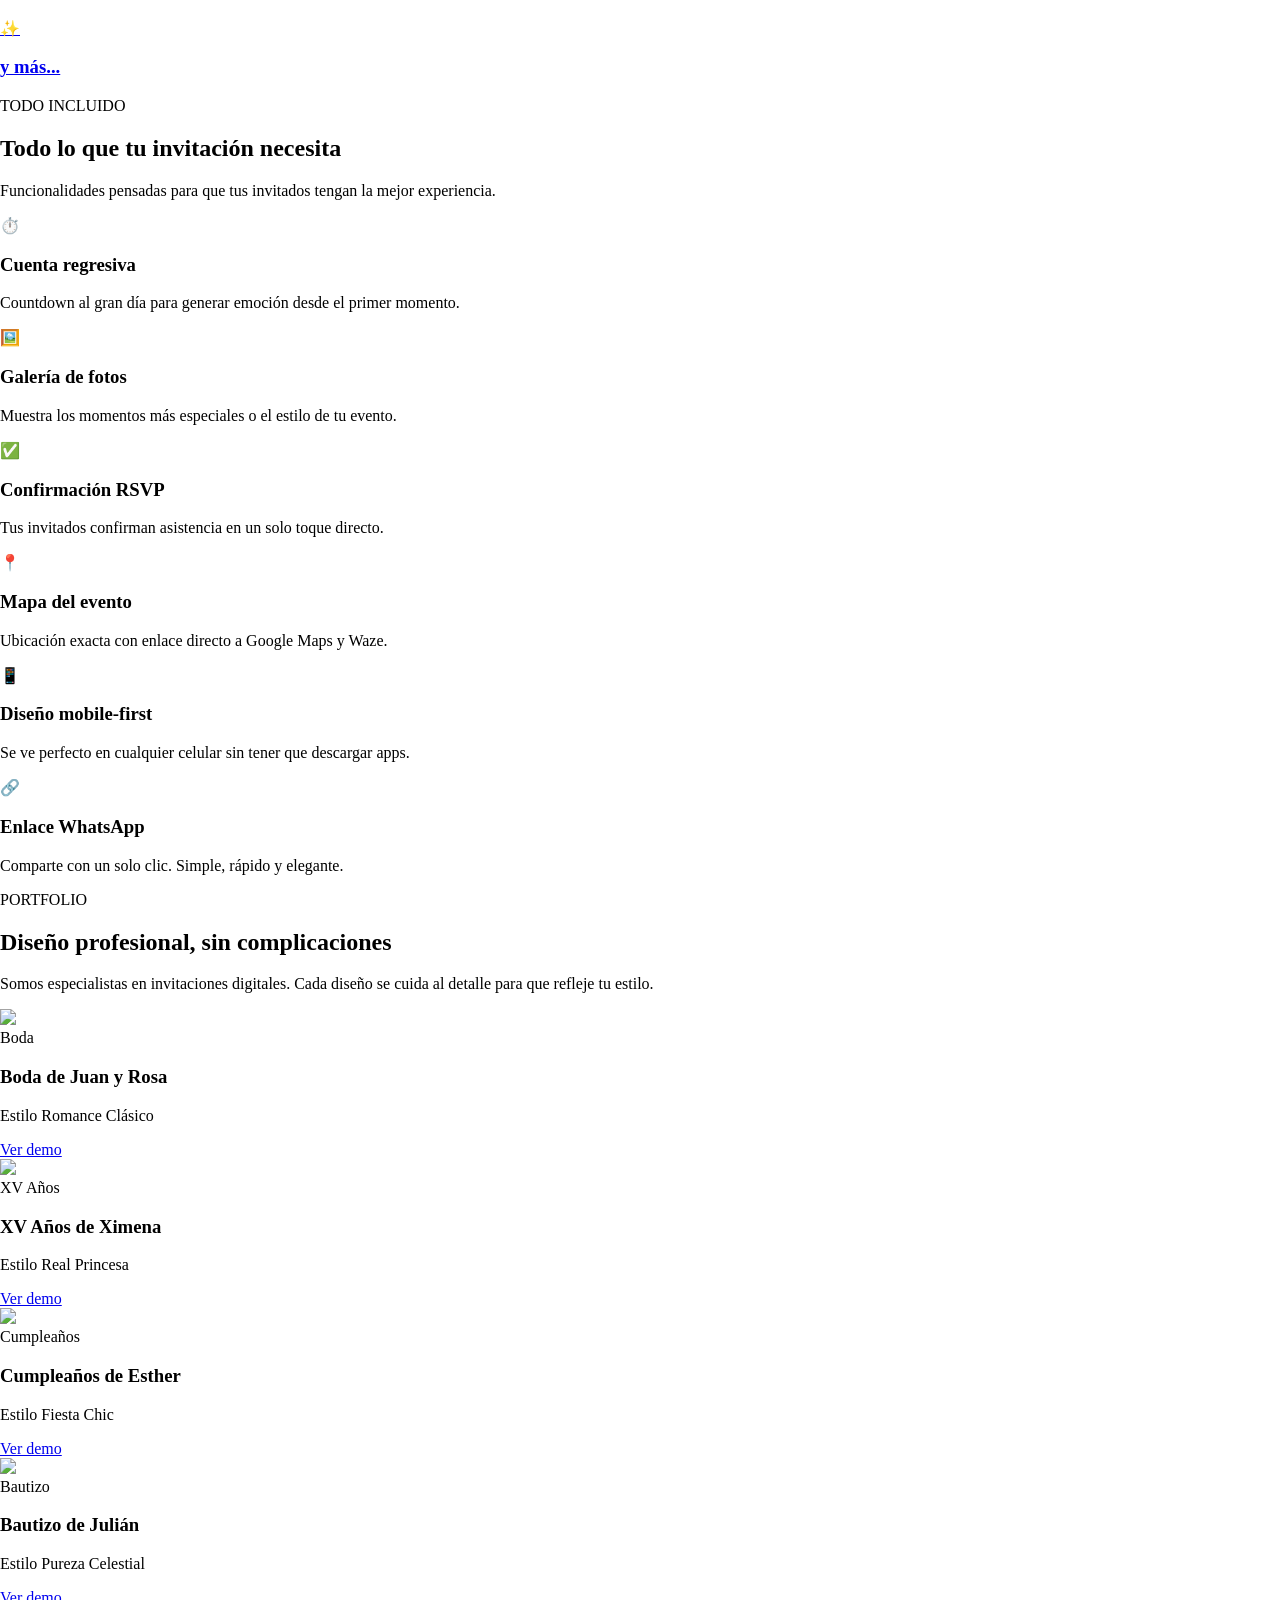
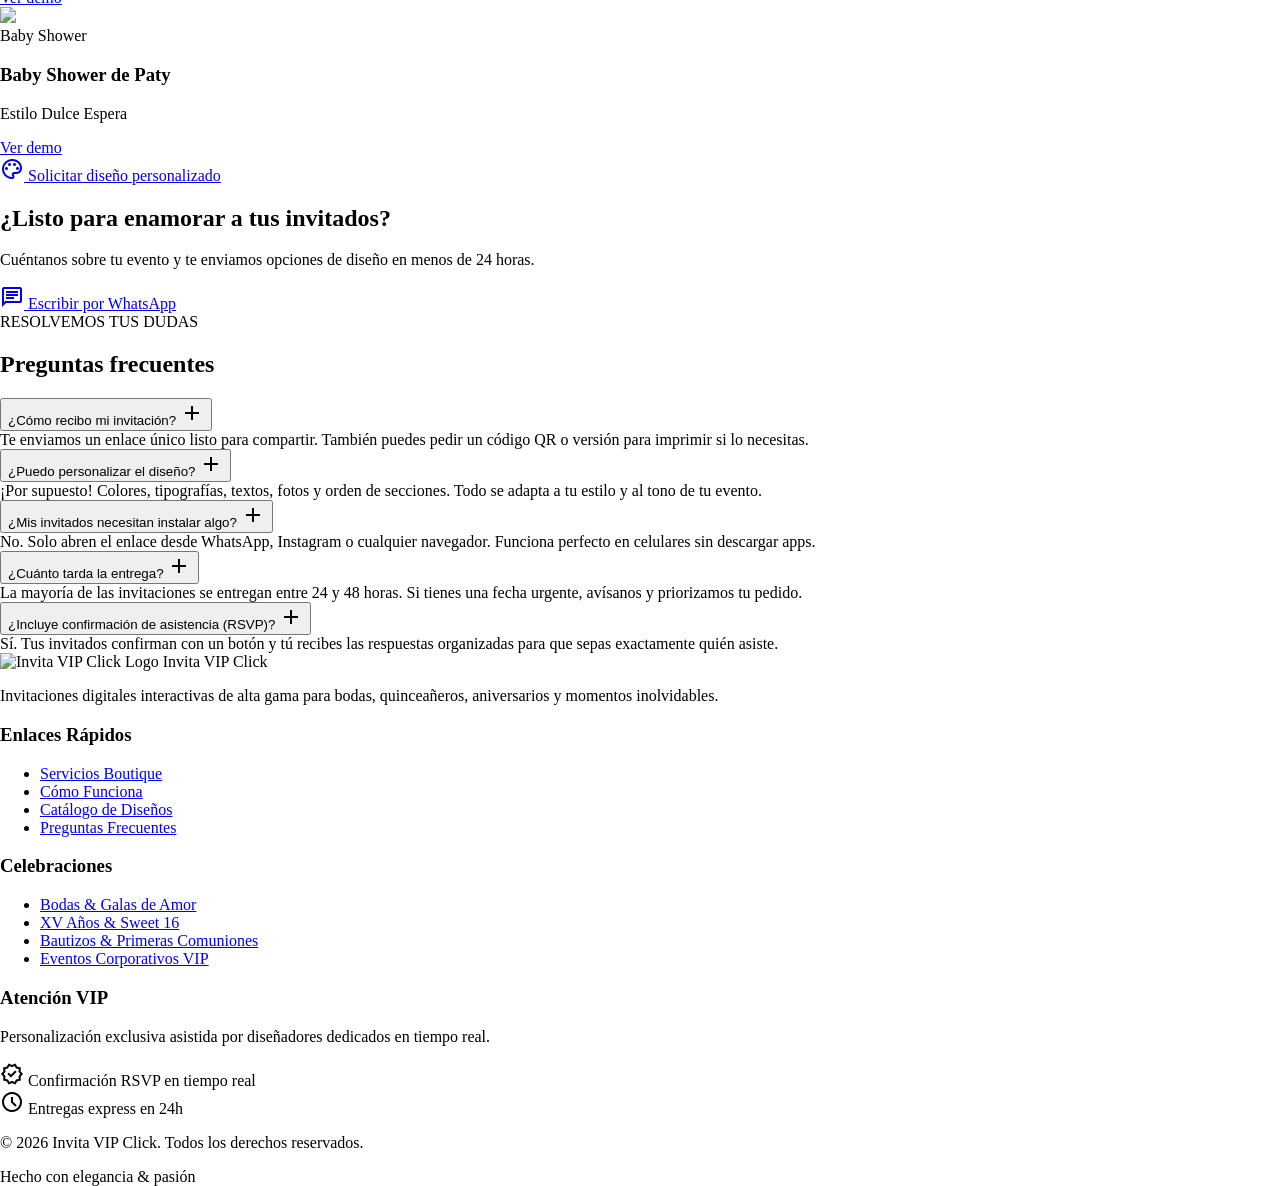
==== commit 21ef62ce: "Add files via upload" ====
--- a/index.html
+++ b/index.html
@@ -1,572 +1,744 @@
 <!DOCTYPE html>
-<html lang="es"><head>
-  <meta charset="UTF-8">
-  <meta name="viewport" content="width=device-width, initial-scale=1.0">
-  <title>Invita VIP Click | Invitaciones Digitales</title>
-  <meta name="description" content="Diseños elegantes de invitaciones digitales para bodas, XV años, cumpleaños, bautizos y más.">
-  <meta property="og:title" content="Invita VIP Click">
-  <meta property="og:description" content="Invitaciones digitales elegantes que enamoran a primera vista.">
-  <meta property="og:image" content="imagenes/og-image.jpg">
-  <meta property="og:type" content="website">
-  <link rel="icon" href="imagenes/favicon.png" id="faviconLink">
-  <link rel="preconnect" href="https://fonts.googleapis.com">
-  <link rel="preconnect" href="https://fonts.gstatic.com" crossorigin="">
-  <link href="https://fonts.googleapis.com/css2?family=Playfair+Display:wght@500;600;700&amp;family=Inter:wght@400;500;600;700&amp;display=swap" rel="stylesheet">
-  
-  
-  <style>
-    :root {
-      --bg-dark: #0b1220;
-      --bg-card: #121a2b;
-      --bg-soft: #f8fafc;
-      --text: #e8eef8;
-      --text-muted: #9fb0c7;
-      --text-dark: #0f172a;
-      --primary: #3b82f6;
-      --gold: #d4af37;
-      --gold-soft: #f5e6b3;
-      --border: rgba(255,255,255,0.08);
-      --radius: 16px;
-      --container: 1120px;
+
+<html class="dark scroll-smooth" lang="es"><head><meta charset="utf-8"/><meta content="width=device-width, initial-scale=1.0, maximum-scale=1.0, user-scalable=no" name="viewport"/><link href="https://fonts.googleapis.com/css2?family=Material+Symbols+Outlined:opsz,wght,FILL,GRAD@24,400,0,0" rel="stylesheet"/>
+<link href="https://fonts.googleapis.com/css2?family=Material+Symbols+Outlined:wght,FILL@100..700,0..1&amp;display=swap" rel="stylesheet"/>
+<link href="https://fonts.googleapis.com/css2?family=playfairDisplay:wght@100..900&amp;family=plusJakartaSans:wght@100..900&amp;display=swap" rel="stylesheet"/><style>@layer base {
+  html {
+    overflow-x: hidden;
+    overflow-y: auto;
+  }
+  html, body {
+    margin: 0;
+    padding: 0;
+    scrollbar-width: thin;
+    scrollbar-color: #d4af37 #070e1c;
+  }
+  body {
+    overscroll-behavior: none;
+  }
+  main > :first-child {
+    margin-top: 0 !important;
+  }
+  main > :last-child {
+    margin-bottom: 0 !important;
+  }
+}
+
+::-webkit-scrollbar {
+  width: 10px;
+  display: block !important;
+}
+::-webkit-scrollbar-track {
+  background: #070e1c;
+}
+::-webkit-scrollbar-thumb {
+  background: linear-gradient(180deg, #d4af37, #aa8222);
+  border-radius: 6px;
+  border: 2px solid #070e1c;
+}
+::-webkit-scrollbar-thumb:hover {
+  background: linear-gradient(180deg, #fae29c, #d4af37);
+}</style><script src="https://cdn.tailwindcss.com?plugins=forms,container-queries"></script><script id="tailwind-config">tailwind.config = { darkMode: "class", theme: { extend: { "colors": { "gold-satin": "#D4AF37", "on-tertiary-container": "#5b4000", "surface-container-low": "#151b2a", "outline": "#99907c", "tertiary-fixed-dim": "#e9c176", "surface-variant": "#2e3544", "primary-fixed": "#ffe088", "background": "#0c1321", "on-primary-container": "#554300", "tertiary-fixed": "#ffdea5", "on-primary-fixed": "#241a00", "tertiary": "#f1c97d", "surface-dim": "#0c1321", "border-gold-accent": "rgba(212, 175, 55, 0.3)", "on-error-container": "#ffdad6", "velvet-navy": "#0B1220", "surface-container": "#19202e", "secondary": "#adc6ff", "gold-subtle": "rgba(212, 175, 55, 0.12)", "on-error": "#690005", "on-tertiary-fixed": "#261900", "tertiary-container": "#d3ad65", "border-glass-light": "rgba(255, 255, 255, 0.08)", "champagne-light": "#FDFBF7", "ivory-surface": "#F6F1EA", "error": "#ffb4ab", "primary-container": "#d4af37", "error-container": "#93000a", "surface-container-highest": "#2e3544", "gold-hover": "#E5C158", "on-surface-variant": "#d0c5af", "primary": "#f2ca50", "secondary-container": "#0566d9", "surface-container-lowest": "#070e1c", "deep-midnight": "#060A12", "surface-tint": "#e9c349", "on-secondary": "#002e6a", "on-secondary-fixed-variant": "#004395", "secondary-fixed": "#d8e2ff", "on-tertiary-fixed-variant": "#5d4201", "outline-variant": "#4d4635", "on-surface": "#dce2f6", "secondary-fixed-dim": "#adc6ff", "inverse-primary": "#735c00", "whatsapp-emerald": "#25D366", "surface-bright": "#323949", "surface-container-high": "#232a39", "on-secondary-container": "#e6ecff", "inverse-on-surface": "#2a3040", "primary-fixed-dim": "#e9c349", "inverse-surface": "#dce2f6", "surface": "#0c1321", "on-primary": "#3c2f00", "on-primary-fixed-variant": "#574500", "on-secondary-fixed": "#001a42", "on-tertiary": "#412d00", "on-background": "#dce2f6" }, "borderRadius": { "DEFAULT": "0.25rem", "lg": "0.5rem", "xl": "0.75rem", "full": "9999px" }, "spacing": { "space-2xl": "3rem", "space-3xl": "4.5rem", "gutter-mobile": "1rem", "space-xl": "2rem", "space-sm": "0.75rem", "space-lg": "1.5rem", "gutter-desktop": "2rem", "space-2xs": "0.25rem", "space-4xl": "6rem", "space-xs": "0.5rem", "space-md": "1rem", "max-width-content": "1200px" }, "fontFamily": { "body-sm": ["plusJakartaSans"], "display-lg": ["playfairDisplay"], "title-md": ["plusJakartaSans"], "label-md": ["plusJakartaSans"], "headline-sm": ["playfairDisplay"], "label-caps": ["plusJakartaSans"], "headline-lg-mobile": ["playfairDisplay"], "body-lg": ["plusJakartaSans"], "display-lg-mobile": ["playfairDisplay"], "headline-md": ["playfairDisplay"], "body-md": ["plusJakartaSans"], "headline-lg": ["playfairDisplay"] }, "fontSize": { "body-sm": ["13px", { "lineHeight": "20px", "fontWeight": "400" }], "display-lg": ["56px", { "lineHeight": "64px", "letterSpacing": "-0.02em", "fontWeight": "700" }], "title-md": ["18px", { "lineHeight": "26px", "letterSpacing": "0.01em", "fontWeight": "600" }], "label-md": ["14px", { "lineHeight": "20px", "fontWeight": "600" }], "headline-sm": ["22px", { "lineHeight": "30px", "fontWeight": "600" }], "label-caps": ["11px", { "lineHeight": "16px", "letterSpacing": "0.12em", "fontWeight": "700" }], "headline-lg-mobile": ["28px", { "lineHeight": "36px", "letterSpacing": "0em", "fontWeight": "600" }], "body-lg": ["18px", { "lineHeight": "28px", "fontWeight": "400" }], "display-lg-mobile": ["36px", { "lineHeight": "44px", "letterSpacing": "-0.01em", "fontWeight": "700" }], "headline-md": ["30px", { "lineHeight": "38px", "fontWeight": "600" }], "body-md": ["15px", { "lineHeight": "24px", "fontWeight": "400" }], "headline-lg": ["40px", { "lineHeight": "48px", "letterSpacing": "-0.015em", "fontWeight": "600" }] } } } };</script><link href="https://lh3.googleusercontent.com/aida/[base64]" rel="icon" type="image/png"/><link href="https://lh3.googleusercontent.com/aida/[base64]" rel="apple-touch-icon"/><meta content="https://invitavipclick.netlify.app/" property="og:url"/><meta content="website" property="og:type"/><meta content="Invita VIP Click" property="og:title"/><meta content="Invitaciones digitales elegantes que enamoran a primera vista." property="og:description"/><meta content="https://lh3.googleusercontent.com/aida-public/[base64]" property="og:image"/><meta content="summary_large_image" name="twitter:card"/><meta content="Invita VIP Click" name="twitter:title"/><meta content="Invitaciones digitales elegantes que enamoran a primera vista." name="twitter:description"/><meta content="https://lh3.googleusercontent.com/aida-public/[base64]" name="twitter:image"/></head><body class="bg-background font-body-md text-body-md text-on-background antialiased selection:bg-gold-satin selection:text-velvet-navy overflow-x-hidden">
+<!-- HEADER & RESPONSIVE NAV -->
+<header class="fixed top-0 left-0 right-0 w-full z-50 bg-velvet-navy/90 backdrop-blur-xl border-b border-white/5 shadow-[0_4px_20px_rgba(0,0,0,0.45)] transition-all">
+<div class="h-16 sm:h-20 max-w-[1200px] mx-auto px-4 sm:px-6 lg:px-8 flex items-center justify-between gap-2 sm:gap-4">
+<a class="flex items-center gap-2 sm:gap-space-xs shrink-0 group py-1" data-path="inicio" href="#">
+<img alt="Invita VIP Click Logo" class="w-9 h-9 sm:w-12 sm:h-12 rounded-full object-cover shadow-lg border border-gold-accent group-hover:scale-105 transition-transform duration-300" src="https://lh3.googleusercontent.com/aida/[base64]"/>
+<span class="font-headline-sm text-lg sm:text-xl md:text-headline-sm text-champagne-light tracking-wide font-bold">Invita <span class="text-primary">VIP</span> Click</span>
+</a>
+<!-- Desktop Navigation Links (Large Screens) -->
+<nav class="hidden lg:flex items-center gap-6 xl:gap-8" data-active-classes="text-primary font-bold">
+<a class="font-label-md text-label-md text-on-surface-variant hover:text-primary transition-colors" data-path="servicios" href="#servicios">Servicios</a>
+<a class="font-label-md text-label-md text-on-surface-variant hover:text-primary transition-colors" data-path="como-funciona" href="#como-funciona">Cómo funciona</a>
+<a class="font-label-md text-label-md text-on-surface-variant hover:text-primary transition-colors" data-path="disenos" href="#disenos">Diseños</a>
+<a class="font-label-md text-label-md text-on-surface-variant hover:text-primary transition-colors" data-path="faq" href="#faq">FAQ</a>
+<a class="font-label-md text-label-md text-on-surface-variant hover:text-primary transition-colors" data-path="contacto" href="#contacto">Contacto</a>
+</nav>
+<!-- Desktop Actions (lg+) -->
+<div class="hidden lg:flex items-center gap-space-sm shrink-0">
+<a class="inline-flex items-center justify-center px-space-md py-space-xs rounded-full font-label-md text-label-md text-champagne-light hover:bg-gold-subtle hover:text-primary transition-all duration-200" href="#disenos">Ver Diseños</a>
+<a class="inline-flex items-center gap-1.5 px-space-md py-space-xs rounded-full bg-whatsapp-emerald text-champagne-light font-label-md text-label-md hover:brightness-110 shadow-[0_4px_16px_rgba(37,211,102,0.25)] transition-all" href="https://wa.me/523121076890?text=Hola%2C%20quiero%20informaci%C3%B3n%20sobre%20invitaciones%20digitales" rel="noopener noreferrer" target="_blank">
+<span class="material-symbols-outlined text-[18px]">chat</span>
+<span>Pedir por WhatsApp</span>
+</a>
+</div>
+<!-- Mobile & Tablet Actions (Hamburguesa + Compact WhatsApp CTA) -->
+<div class="flex items-center gap-2 lg:hidden shrink-0">
+<a class="inline-flex items-center gap-1 px-3 py-1.5 rounded-full bg-whatsapp-emerald text-champagne-light text-xs font-semibold shadow-md hover:brightness-110 transition-all sm:px-4 sm:py-2 sm:text-sm" href="https://wa.me/523121076890?text=Hola%2C%20quiero%20informaci%C3%B3n%20sobre%20invitaciones%20digitales" rel="noopener noreferrer" target="_blank">
+<span class="material-symbols-outlined text-[16px]">chat</span>
+<span class="hidden xs:inline">WhatsApp</span>
+</a>
+<button aria-controls="mobile-menu" aria-expanded="false" aria-label="Abrir menú de navegación" class="p-2 sm:p-2.5 rounded-xl bg-surface-container-high border border-gold-accent/40 text-primary hover:text-champagne-light hover:bg-surface-container-highest transition-colors focus:outline-none focus:ring-2 focus:ring-primary/50" id="menu-toggle-btn" type="button">
+<svg class="w-6 h-6 fill-none stroke-current stroke-[2.2] stroke-linecap-round stroke-linejoin-round" viewbox="0 0 24 24">
+<line x1="3" x2="21" y1="6" y2="6"></line>
+<line x1="3" x2="21" y1="12" y2="12"></line>
+<line x1="7" x2="21" y1="18" y2="18"></line>
+</svg>
+</button>
+</div>
+</div>
+</header>
+<!-- MOBILE DRAWER MENU & BACKDROP -->
+<div aria-hidden="true" class="fixed inset-0 bg-deep-midnight/80 backdrop-blur-sm z-50 opacity-0 pointer-events-none transition-opacity duration-300 lg:hidden" id="menu-backdrop"></div>
+<aside aria-label="Menú móvil" class="fixed top-0 right-0 bottom-0 w-[82vw] max-w-[340px] z-50 bg-[#0c1321] border-l border-gold-accent/30 shadow-2xl flex flex-col justify-between p-5 sm:p-6 translate-x-full transition-transform duration-300 ease-in-out lg:hidden overflow-y-auto" id="mobile-menu">
+<div>
+<!-- Drawer Top bar -->
+<div class="flex items-center justify-between pb-5 border-b border-white/10">
+<div class="flex items-center gap-2">
+<img alt="Invita VIP Click Logo" class="w-8 h-8 rounded-full border border-gold-accent object-cover" src="https://lh3.googleusercontent.com/aida/[base64]"/>
+<span class="font-headline-sm text-base text-champagne-light font-bold">Invita <span class="text-primary">VIP</span></span>
+</div>
+<button aria-label="Cerrar menú" class="p-2 rounded-full text-on-surface-variant hover:text-champagne-light hover:bg-surface-container-high focus:outline-none" id="menu-close-btn" type="button">
+<span class="material-symbols-outlined text-[24px]">close</span>
+</button>
+</div>
+<!-- Mobile Nav Links -->
+<nav class="flex flex-col space-y-1.5 pt-5">
+<a class="mobile-nav-link flex items-center justify-between px-3.5 py-3 rounded-xl text-base font-semibold text-champagne-light hover:bg-surface-container-high hover:text-primary transition-colors" href="#servicios">
+<span>Servicios</span>
+<span class="material-symbols-outlined text-primary text-[18px]">chevron_right</span>
+</a>
+<a class="mobile-nav-link flex items-center justify-between px-3.5 py-3 rounded-xl text-base font-semibold text-champagne-light hover:bg-surface-container-high hover:text-primary transition-colors" href="#como-funciona">
+<span>Cómo funciona</span>
+<span class="material-symbols-outlined text-primary text-[18px]">chevron_right</span>
+</a>
+<a class="mobile-nav-link flex items-center justify-between px-3.5 py-3 rounded-xl text-base font-semibold text-champagne-light hover:bg-surface-container-high hover:text-primary transition-colors" href="#disenos">
+<span>Catálogo de Diseños</span>
+<span class="material-symbols-outlined text-primary text-[18px]">chevron_right</span>
+</a>
+<a class="mobile-nav-link flex items-center justify-between px-3.5 py-3 rounded-xl text-base font-semibold text-champagne-light hover:bg-surface-container-high hover:text-primary transition-colors" href="#faq">
+<span>Preguntas Frecuentes</span>
+<span class="material-symbols-outlined text-primary text-[18px]">chevron_right</span>
+</a>
+<a class="mobile-nav-link flex items-center justify-between px-3.5 py-3 rounded-xl text-base font-semibold text-champagne-light hover:bg-surface-container-high hover:text-primary transition-colors" href="#contacto">
+<span>Contacto</span>
+<span class="material-symbols-outlined text-primary text-[18px]">chevron_right</span>
+</a>
+</nav>
+</div>
+<!-- Drawer Footer CTAs -->
+<div class="pt-6 border-t border-white/10 space-y-3">
+<a class="mobile-nav-link w-full flex items-center justify-center gap-2 py-3 rounded-full bg-gold-satin text-velvet-navy font-label-md text-sm font-bold shadow-md hover:bg-gold-hover transition-colors" href="#disenos">
+<span class="material-symbols-outlined text-[18px]">auto_awesome</span>
+<span>Ver Diseños</span>
+</a>
+<a class="w-full flex items-center justify-center gap-2 py-3 rounded-full bg-whatsapp-emerald text-champagne-light font-label-md text-sm font-bold shadow-lg hover:brightness-110 transition-all" href="https://wa.me/523121076890?text=Hola%2C%20quiero%20informaci%C3%B3n%20sobre%20invitaciones%20digitales" rel="noopener noreferrer" target="_blank">
+<span class="material-symbols-outlined text-[20px]">chat</span>
+<span>Pedir por WhatsApp</span>
+</a>
+<p class="text-[11px] text-center text-on-surface-variant pt-2">Respuesta promedio en menos de 15 minutos</p>
+</div>
+</aside>
+<main class="w-full pt-16 sm:pt-20 bg-background overflow-x-hidden">
+<div class="flex flex-col w-full">
+<!-- HERO SECTION -->
+<section class="relative w-full overflow-hidden pb-12 sm:pb-space-3xl lg:pb-space-4xl">
+<!-- Ambient gold and midnight subtle glow gradients -->
+<div class="absolute -top-32 left-1/2 -translate-x-1/2 w-[340px] sm:w-[600px] lg:w-[700px] h-[340px] sm:h-[500px] bg-primary/10 rounded-full blur-[100px] sm:blur-[140px] pointer-events-none -z-10"></div>
+<div class="absolute top-1/3 -right-24 w-[280px] sm:w-[400px] h-[280px] sm:h-[400px] bg-secondary-container/15 rounded-full blur-[90px] sm:blur-[120px] pointer-events-none -z-10"></div>
+<div class="max-w-[1200px] mx-auto px-4 sm:px-6 lg:px-8 pt-6 sm:pt-space-lg lg:pt-space-2xl">
+<div class="grid grid-cols-1 lg:grid-cols-12 gap-8 lg:gap-space-xl items-center">
+<!-- Hero Left Column: Narrative & Action -->
+<div class="lg:col-span-7 flex flex-col items-center lg:items-start text-center lg:text-left space-y-4 sm:space-y-space-md">
+<!-- Premium Pill Badge -->
+<div class="inline-flex items-center gap-1.5 sm:gap-space-xs px-3.5 sm:px-space-md py-1 sm:py-space-2xs rounded-full bg-surface-container-high border border-gold-accent/30 shadow-sm">
+<span class="text-primary text-xs sm:text-sm animate-pulse">✦</span>
+<span class="font-label-caps text-[10px] sm:text-label-caps uppercase tracking-wider text-primary font-bold">Invitaciones digitales premium</span>
+</div>
+<!-- Main Serif Headline -->
+<h1 class="font-display-lg text-3xl sm:text-4xl md:text-5xl lg:text-display-lg leading-[1.15] sm:leading-tight text-champagne-light tracking-tight max-w-2xl">
+          Invitaciones digitales que <span class="italic text-primary font-normal">enamoran</span> a primera vista
+        </h1>
+<!-- Body Copy -->
+<p class="font-body-lg text-sm sm:text-base md:text-body-lg text-on-surface-variant max-w-xl">
+          Diseños elegantes para bodas, XV años, cumpleaños, bautizos y más. Tú celebras, nosotros creamos la invitación perfecta.
+        </p>
+<!-- CTAs -->
+<div class="flex flex-col sm:flex-row items-stretch sm:items-center gap-3 pt-2 w-full sm:w-auto">
+<a class="inline-flex items-center justify-center px-6 sm:px-space-xl py-3 rounded-full bg-gold-satin text-velvet-navy font-label-md text-sm sm:text-label-md font-bold shadow-lg hover:bg-gold-hover hover:scale-[1.02] transition-all duration-200" href="#disenos">Ver Diseños</a>
+<a class="inline-flex items-center justify-center gap-2 px-6 sm:px-space-xl py-3 rounded-full bg-whatsapp-emerald text-champagne-light font-label-md text-sm sm:text-label-md font-bold shadow-lg hover:brightness-110 hover:scale-[1.02] transition-all duration-200" href="https://wa.me/523121076890?text=Hola%2C%20quiero%20informaci%C3%B3n%20sobre%20invitaciones%20digitales" rel="noopener noreferrer" target="_blank">
+<span class="material-symbols-outlined text-[18px]">chat</span>
+<span>Pedir por WhatsApp</span>
+</a>
+<a class="inline-flex items-center justify-center px-5 py-3 rounded-full bg-surface-container hover:bg-surface-container-high text-champagne-light font-label-md text-sm sm:text-label-md shadow-sm transition-all duration-200" href="#como-funciona">Cómo funciona</a>
+</div>
+<!-- Proof Metrics Bar -->
+<div class="grid grid-cols-3 gap-2 sm:gap-space-sm md:gap-space-md pt-4 sm:pt-space-lg w-full max-w-xl">
+<div class="p-2.5 sm:p-space-sm rounded-xl bg-surface-container-low border border-white/5 shadow-sm flex flex-col items-center sm:items-start text-center sm:text-left">
+<span class="font-title-md text-base sm:text-title-md text-primary font-bold">+2,400</span>
+<span class="font-body-sm text-[11px] sm:text-body-sm text-on-surface-variant leading-tight">Invitaciones entregadas</span>
+</div>
+<div class="p-2.5 sm:p-space-sm rounded-xl bg-surface-container-low border border-white/5 shadow-sm flex flex-col items-center sm:items-start text-center sm:text-left">
+<span class="font-title-md text-base sm:text-title-md text-primary font-bold">4.9 ★</span>
+<span class="font-body-sm text-[11px] sm:text-body-sm text-on-surface-variant leading-tight">Valoración clientes</span>
+</div>
+<div class="p-2.5 sm:p-space-sm rounded-xl bg-surface-container-low border border-white/5 shadow-sm flex flex-col items-center sm:items-start text-center sm:text-left">
+<span class="font-title-md text-base sm:text-title-md text-primary font-bold">24-48h</span>
+<span class="font-body-sm text-[11px] sm:text-body-sm text-on-surface-variant leading-tight">Tiempo de entrega</span>
+</div>
+</div>
+</div>
+<!-- Hero Right Column: Ultra-Chic Interactive Mobile Device Mockup -->
+<div class="lg:col-span-5 flex justify-center lg:justify-end relative mt-6 lg:mt-0">
+<div class="absolute -top-6 left-1/2 -translate-x-1/2 w-[280px] sm:w-[380px] h-[360px] sm:h-[480px] bg-primary/20 rounded-full blur-[90px] sm:blur-[120px] pointer-events-none -z-10 animate-pulse"></div>
+<div class="absolute -bottom-4 -right-4 w-32 sm:w-48 h-32 sm:h-48 rounded-full bg-gold-satin/15 blur-2xl pointer-events-none"></div>
+<div class="relative group flex items-center justify-center max-w-full">
+<div class="relative w-[260px] xs:w-[280px] sm:w-[320px] lg:max-w-[360px] filter drop-shadow-2xl hover:scale-105 transition-all duration-500">
+<img alt="Invitación Digital VIP Sofía Elizabeth XV Años" class="w-full h-auto object-contain filter drop-shadow" src="https://lh3.googleusercontent.com/aida-public/[base64]"/>
+<div class="absolute -bottom-3 left-1/2 -translate-x-1/2 px-3.5 sm:px-space-md py-1.5 rounded-full bg-surface-container-high/95 border border-gold-accent backdrop-blur-md shadow-xl flex items-center gap-2 text-champagne-light whitespace-nowrap">
+<span class="w-2.5 h-2.5 rounded-full bg-whatsapp-emerald animate-ping"></span>
+<span class="font-label-caps text-[10px] sm:text-[11px] text-primary uppercase tracking-widest font-bold">Demo Interactiva XV Años</span>
+</div>
+</div>
+</div>
+</div>
+</div>
+</div>
+</section>
+<!-- VALUE PROPOSITION BANNER -->
+<section class="w-full py-8 sm:py-space-2xl bg-surface-container-lowest relative overflow-hidden">
+<div class="max-w-[1200px] mx-auto px-4 sm:px-6 lg:px-8">
+<div class="relative rounded-2xl sm:rounded-3xl overflow-hidden bg-surface-container p-6 sm:p-space-xl lg:p-space-3xl shadow-xl border border-white/5">
+<!-- Ambient image overlay with dark gradient -->
+<div class="absolute inset-0 bg-cover bg-center opacity-25" data-alt="Sophisticated grand ballroom festive wedding event dinner setup with chandeliers, candlelit tables, elegant crystal glassware, dark velvet ambiance and festive champagne glasses" style='background-image: url("https://lh3.googleusercontent.com/aida-public/[base64]");'></div>
+<div class="absolute inset-0 bg-gradient-to-r from-velvet-navy via-velvet-navy/95 to-velvet-navy/60"></div>
+<div class="relative z-10 max-w-2xl space-y-3 sm:space-y-space-md">
+<span class="font-label-caps text-[11px] uppercase tracking-widest text-primary font-bold">Experiencia Inolvidable</span>
+<h2 class="font-headline-lg text-2xl sm:text-headline-lg-mobile lg:text-headline-lg text-champagne-light font-bold">
+          Tu evento merece una invitación a tu altura
+        </h2>
+<p class="font-body-lg text-sm sm:text-base md:text-body-lg text-on-surface-variant">
+          Olvida los PDFs aburridos y los mensajes de texto. Con una invitación digital tus invitados reciben un enlace elegante, con countdown, galería, confirmación de asistencia y todo lo que necesitan saber — directo en su WhatsApp.
+        </p>
+<div class="pt-2">
+<a class="inline-flex items-center gap-2 px-6 sm:px-space-xl py-3 rounded-full bg-gold-satin text-velvet-navy font-label-md text-sm sm:text-label-md font-bold shadow-lg hover:bg-gold-hover hover:scale-105 transition-all duration-200" href="https://wa.me/523121076890?text=Hola%2C%20quiero%20informaci%C3%B3n%20sobre%20invitaciones%20digitales" rel="noopener noreferrer" target="_blank">
+<span>Quiero mi invitación</span>
+<span class="material-symbols-outlined text-[18px]">arrow_forward</span>
+</a>
+</div>
+</div>
+</div>
+</div>
+</section>
+<!-- EN 3 SIMPLES PASOS -->
+<section class="w-full py-12 sm:py-space-3xl lg:py-space-4xl" id="como-funciona">
+<div class="max-w-[1200px] mx-auto px-4 sm:px-6 lg:px-8">
+<div class="text-center max-w-xl mx-auto space-y-2 mb-8 sm:mb-space-2xl">
+<span class="font-label-caps text-xs uppercase tracking-widest text-primary font-bold">PROCESO SIMPLE</span>
+<h2 class="font-headline-lg text-2xl sm:text-headline-lg-mobile lg:text-headline-lg text-champagne-light font-bold">
+        En 3 simples pasos
+      </h2>
+<p class="font-body-md text-sm sm:text-body-md text-on-surface-variant">
+        Sin complicaciones. Tú eliges, nosotros diseñamos y entregamos lista para compartir.
+      </p>
+</div>
+<!-- Responsive Step Cards -->
+<div class="grid grid-cols-1 md:grid-cols-3 gap-4 sm:gap-6 lg:gap-space-lg relative">
+<!-- Step 1 -->
+<div class="p-5 sm:p-space-xl rounded-2xl bg-surface-container border border-white/5 flex flex-col space-y-3 shadow-md hover:translate-y-[-4px] transition-transform duration-300">
+<div class="w-11 h-11 sm:w-12 sm:h-12 rounded-full bg-primary flex items-center justify-center font-title-md text-base sm:text-title-md font-bold text-on-primary shadow-sm">
+          1
+        </div>
+<h3 class="font-headline-sm text-lg sm:text-headline-sm text-champagne-light font-bold">
+          Elige tu diseño
+        </h3>
+<p class="font-body-md text-sm sm:text-body-md text-on-surface-variant">
+          Explora nuestras plantillas por tipo de evento o pídenos un diseño 100% personalizado.
+        </p>
+</div>
+<!-- Step 2 -->
+<div class="p-5 sm:p-space-xl rounded-2xl bg-surface-container border border-white/5 flex flex-col space-y-3 shadow-md hover:translate-y-[-4px] transition-transform duration-300">
+<div class="w-11 h-11 sm:w-12 sm:h-12 rounded-full bg-primary flex items-center justify-center font-title-md text-base sm:text-title-md font-bold text-on-primary shadow-sm">
+          2
+        </div>
+<h3 class="font-headline-sm text-lg sm:text-headline-sm text-champagne-light font-bold">
+          Cuéntanos los detalles
+        </h3>
+<p class="font-body-md text-sm sm:text-body-md text-on-surface-variant">
+          Fecha, lugar, temática y cualquier texto especial. Nosotros nos encargamos del resto.
+        </p>
+</div>
+<!-- Step 3 -->
+<div class="p-5 sm:p-space-xl rounded-2xl bg-surface-container border border-white/5 flex flex-col space-y-3 shadow-md hover:translate-y-[-4px] transition-transform duration-300">
+<div class="w-11 h-11 sm:w-12 sm:h-12 rounded-full bg-primary flex items-center justify-center font-title-md text-base sm:text-title-md font-bold text-on-primary shadow-sm">
+          3
+        </div>
+<h3 class="font-headline-sm text-lg sm:text-headline-sm text-champagne-light font-bold">
+          Recibe tu enlace
+        </h3>
+<p class="font-body-md text-sm sm:text-body-md text-on-surface-variant">
+          Te entregamos una invitación lista para compartir por WhatsApp, redes o correo.
+        </p>
+</div>
+</div>
+</div>
+</section>
+<!-- DISEÑOS PARA CADA OCASIÓN -->
+<section class="w-full py-10 sm:py-space-2xl lg:py-space-3xl bg-surface-container-lowest">
+<div class="max-w-[1200px] mx-auto px-4 sm:px-6 lg:px-8">
+<div class="text-center max-w-xl mx-auto space-y-2 mb-6 sm:mb-space-xl">
+<span class="font-label-caps text-xs uppercase tracking-widest text-primary font-bold">PARA CADA MOMENTO</span>
+<h2 class="font-headline-lg text-2xl sm:text-headline-lg-mobile lg:text-headline-lg text-champagne-light font-bold">
+        Diseños para cada ocasión
+      </h2>
+<p class="font-body-md text-sm sm:text-body-md text-on-surface-variant">
+        Sea cual sea tu celebración, tenemos el estilo perfecto para acompañarla.
+      </p>
+</div>
+<!-- Responsive Grid of Occasions -->
+<div class="grid grid-cols-2 xs:grid-cols-3 md:grid-cols-6 gap-3 sm:gap-space-md">
+<!-- Bodas -->
+<a class="group p-4 sm:p-space-lg rounded-2xl bg-surface-container hover:bg-surface-container-high border border-white/5 shadow-sm text-center flex flex-col items-center justify-center space-y-1.5 sm:space-y-space-xs transition-all duration-300 hover:scale-105" href="#disenos">
+<span class="text-2xl sm:text-3xl filter drop-shadow group-hover:scale-110 transition-transform">💍</span>
+<h3 class="font-title-md text-sm sm:text-title-md text-champagne-light group-hover:text-primary transition-colors font-semibold">Bodas</h3>
+</a>
+<!-- XV Años -->
+<a class="group p-4 sm:p-space-lg rounded-2xl bg-surface-container hover:bg-surface-container-high border border-white/5 shadow-sm text-center flex flex-col items-center justify-center space-y-1.5 sm:space-y-space-xs transition-all duration-300 hover:scale-105" href="#disenos">
+<span class="text-2xl sm:text-3xl filter drop-shadow group-hover:scale-110 transition-transform">🌸</span>
+<h3 class="font-title-md text-sm sm:text-title-md text-champagne-light group-hover:text-primary transition-colors font-semibold">XV Años</h3>
+</a>
+<!-- Cumpleaños -->
+<a class="group p-4 sm:p-space-lg rounded-2xl bg-surface-container hover:bg-surface-container-high border border-white/5 shadow-sm text-center flex flex-col items-center justify-center space-y-1.5 sm:space-y-space-xs transition-all duration-300 hover:scale-105" href="#disenos">
+<span class="text-2xl sm:text-3xl filter drop-shadow group-hover:scale-110 transition-transform">🎂</span>
+<h3 class="font-title-md text-sm sm:text-title-md text-champagne-light group-hover:text-primary transition-colors font-semibold">Cumpleaños</h3>
+</a>
+<!-- Bautizos -->
+<a class="group p-4 sm:p-space-lg rounded-2xl bg-surface-container hover:bg-surface-container-high border border-white/5 shadow-sm text-center flex flex-col items-center justify-center space-y-1.5 sm:space-y-space-xs transition-all duration-300 hover:scale-105" href="#disenos">
+<span class="text-2xl sm:text-3xl filter drop-shadow group-hover:scale-110 transition-transform">⛪</span>
+<h3 class="font-title-md text-sm sm:text-title-md text-champagne-light group-hover:text-primary transition-colors font-semibold">Bautizos</h3>
+</a>
+<!-- Baby Shower -->
+<a class="group p-4 sm:p-space-lg rounded-2xl bg-surface-container hover:bg-surface-container-high border border-white/5 shadow-sm text-center flex flex-col items-center justify-center space-y-1.5 sm:space-y-space-xs transition-all duration-300 hover:scale-105" href="#disenos">
+<span class="text-2xl sm:text-3xl filter drop-shadow group-hover:scale-110 transition-transform">🍼</span>
+<h3 class="font-title-md text-sm sm:text-title-md text-champagne-light group-hover:text-primary transition-colors font-semibold">Baby Shower</h3>
+</a>
+<!-- y más... -->
+<a class="group p-4 sm:p-space-lg rounded-2xl bg-surface-container hover:bg-surface-container-high border border-white/5 shadow-sm text-center flex flex-col items-center justify-center space-y-1.5 sm:space-y-space-xs transition-all duration-300 hover:scale-105" href="#disenos">
+<span class="text-2xl sm:text-3xl filter drop-shadow group-hover:scale-110 transition-transform">✨</span>
+<h3 class="font-title-md text-sm sm:text-title-md text-champagne-light group-hover:text-primary transition-colors font-semibold">y más...</h3>
+</a>
+</div>
+</div>
+</section>
+<!-- TODO LO QUE TU INVITACIÓN NECESITA -->
+<section class="w-full py-12 sm:py-space-3xl lg:py-space-4xl" id="servicios">
+<div class="max-w-[1200px] mx-auto px-4 sm:px-6 lg:px-8">
+<div class="text-center max-w-xl mx-auto space-y-2 mb-8 sm:mb-space-2xl">
+<span class="font-label-caps text-xs uppercase tracking-widest text-primary font-bold">TODO INCLUIDO</span>
+<h2 class="font-headline-lg text-2xl sm:text-headline-lg-mobile lg:text-headline-lg text-champagne-light font-bold">
+        Todo lo que tu invitación necesita
+      </h2>
+<p class="font-body-md text-sm sm:text-body-md text-on-surface-variant">
+        Funcionalidades pensadas para que tus invitados tengan la mejor experiencia.
+      </p>
+</div>
+<!-- Feature Grid: 1 col on mobile, 2 on tablet, 3 on desktop -->
+<div class="grid grid-cols-1 sm:grid-cols-2 lg:grid-cols-3 gap-4 sm:gap-6">
+<!-- Feature 1 -->
+<div class="p-5 sm:p-space-xl rounded-2xl bg-surface-container border border-white/5 shadow-md flex items-start gap-4">
+<div class="w-10 h-10 sm:w-12 sm:h-12 rounded-xl bg-surface-container-high border border-gold-accent/20 flex items-center justify-center shrink-0 text-xl sm:text-2xl">
+          ⏱️
+        </div>
+<div class="space-y-1">
+<h3 class="font-headline-sm text-base sm:text-headline-sm text-champagne-light font-bold">Cuenta regresiva</h3>
+<p class="font-body-md text-xs sm:text-body-md text-on-surface-variant">
+            Countdown al gran día para generar emoción desde el primer momento.
+          </p>
+</div>
+</div>
+<!-- Feature 2 -->
+<div class="p-5 sm:p-space-xl rounded-2xl bg-surface-container border border-white/5 shadow-md flex items-start gap-4">
+<div class="w-10 h-10 sm:w-12 sm:h-12 rounded-xl bg-surface-container-high border border-gold-accent/20 flex items-center justify-center shrink-0 text-xl sm:text-2xl">
+          🖼️
+        </div>
+<div class="space-y-1">
+<h3 class="font-headline-sm text-base sm:text-headline-sm text-champagne-light font-bold">Galería de fotos</h3>
+<p class="font-body-md text-xs sm:text-body-md text-on-surface-variant">
+            Muestra los momentos más especiales o el estilo de tu evento.
+          </p>
+</div>
+</div>
+<!-- Feature 3 -->
+<div class="p-5 sm:p-space-xl rounded-2xl bg-surface-container border border-white/5 shadow-md flex items-start gap-4">
+<div class="w-10 h-10 sm:w-12 sm:h-12 rounded-xl bg-surface-container-high border border-gold-accent/20 flex items-center justify-center shrink-0 text-xl sm:text-2xl">
+          ✅
+        </div>
+<div class="space-y-1">
+<h3 class="font-headline-sm text-base sm:text-headline-sm text-champagne-light font-bold">Confirmación RSVP</h3>
+<p class="font-body-md text-xs sm:text-body-md text-on-surface-variant">
+            Tus invitados confirman asistencia en un solo toque directo.
+          </p>
+</div>
+</div>
+<!-- Feature 4 -->
+<div class="p-5 sm:p-space-xl rounded-2xl bg-surface-container border border-white/5 shadow-md flex items-start gap-4">
+<div class="w-10 h-10 sm:w-12 sm:h-12 rounded-xl bg-surface-container-high border border-gold-accent/20 flex items-center justify-center shrink-0 text-xl sm:text-2xl">
+          📍
+        </div>
+<div class="space-y-1">
+<h3 class="font-headline-sm text-base sm:text-headline-sm text-champagne-light font-bold">Mapa del evento</h3>
+<p class="font-body-md text-xs sm:text-body-md text-on-surface-variant">
+            Ubicación exacta con enlace directo a Google Maps y Waze.
+          </p>
+</div>
+</div>
+<!-- Feature 5 -->
+<div class="p-5 sm:p-space-xl rounded-2xl bg-surface-container border border-white/5 shadow-md flex items-start gap-4">
+<div class="w-10 h-10 sm:w-12 sm:h-12 rounded-xl bg-surface-container-high border border-gold-accent/20 flex items-center justify-center shrink-0 text-xl sm:text-2xl">
+          📱
+        </div>
+<div class="space-y-1">
+<h3 class="font-headline-sm text-base sm:text-headline-sm text-champagne-light font-bold">Diseño mobile-first</h3>
+<p class="font-body-md text-xs sm:text-body-md text-on-surface-variant">
+            Se ve perfecto en cualquier celular sin tener que descargar apps.
+          </p>
+</div>
+</div>
+<!-- Feature 6 -->
+<div class="p-5 sm:p-space-xl rounded-2xl bg-surface-container border border-white/5 shadow-md flex items-start gap-4">
+<div class="w-10 h-10 sm:w-12 sm:h-12 rounded-xl bg-surface-container-high border border-gold-accent/20 flex items-center justify-center shrink-0 text-xl sm:text-2xl">
+          🔗
+        </div>
+<div class="space-y-1">
+<h3 class="font-headline-sm text-base sm:text-headline-sm text-champagne-light font-bold">Enlace WhatsApp</h3>
+<p class="font-body-md text-xs sm:text-body-md text-on-surface-variant">
+            Comparte con un solo clic. Simple, rápido y elegante.
+          </p>
+</div>
+</div>
+</div>
+</div>
+</section>
+<!-- PORTFOLIO / DISEÑOS -->
+<section class="w-full py-12 sm:py-space-3xl lg:py-space-4xl bg-surface-container-lowest" id="disenos">
+<div class="max-w-[1200px] mx-auto px-4 sm:px-6 lg:px-8">
+<div class="text-center max-w-xl mx-auto space-y-2 mb-8 sm:mb-space-2xl">
+<span class="font-label-caps text-xs uppercase tracking-widest text-primary font-bold">PORTFOLIO</span>
+<h2 class="font-headline-lg text-2xl sm:text-headline-lg-mobile lg:text-headline-lg text-champagne-light font-bold">
+        Diseño profesional, sin complicaciones
+      </h2>
+<p class="font-body-md text-sm sm:text-body-md text-on-surface-variant">
+        Somos especialistas en invitaciones digitales. Cada diseño se cuida al detalle para que refleje tu estilo.
+      </p>
+</div>
+<!-- Portfolio Cards Grid: 1 col on XS, 2 on SM/MD, 5 on LG -->
+<div class="grid grid-cols-1 xs:grid-cols-2 lg:grid-cols-5 gap-4 sm:gap-space-md">
+<!-- 1. Boda de Juan y Rosa -->
+<div class="group rounded-2xl overflow-hidden bg-surface-container border border-white/5 shadow-md flex flex-col transition-all duration-300 hover:shadow-xl hover:-translate-y-1">
+<div class="relative aspect-[4/5] overflow-hidden">
+<img class="w-full h-full object-cover group-hover:scale-105 transition-transform duration-500" data-alt="Bride and groom standing forehead to forehead in a luxurious candlelit chapel with velvet drapery, soft gold floral decorations, warm cinematic lighting" src="https://lh3.googleusercontent.com/aida-public/[base64]"/>
+<div class="absolute inset-0 bg-gradient-to-t from-velvet-navy via-transparent to-transparent"></div>
+<span class="absolute top-3 left-3 px-space-xs py-1 rounded-full bg-velvet-navy/85 backdrop-blur-md font-label-caps text-label-caps text-primary uppercase font-bold">Boda</span>
+</div>
+<div class="p-4 sm:p-space-md flex flex-col justify-between flex-1">
+<div class="mb-3 sm:mb-space-sm">
+<h3 class="font-title-md text-base sm:text-title-md text-champagne-light font-bold">Boda de Juan y Rosa</h3>
+<p class="font-body-sm text-xs sm:text-body-sm text-on-surface-variant">Estilo Romance Clásico</p>
+</div>
+<a class="w-full py-2.5 rounded-full bg-surface-container-high hover:bg-primary hover:text-velvet-navy text-champagne-light text-center font-label-md text-sm font-semibold transition-colors shadow-sm" href="https://invitavipclick.base44.app/i/boda-de-juan-y-rosa" rel="noopener noreferrer" target="_blank">
+            Ver demo
+          </a>
+</div>
+</div>
+<!-- 2. XV Años de Ximena -->
+<div class="group rounded-2xl overflow-hidden bg-surface-container border border-white/5 shadow-md flex flex-col transition-all duration-300 hover:shadow-xl hover:-translate-y-1">
+<div class="relative aspect-[4/5] overflow-hidden">
+<img class="w-full h-full object-cover group-hover:scale-105 transition-transform duration-500" data-alt="Stunning quinceanera in an ornate blush pink princess ballgown with tiara smiling gracefully next to vintage gold mirror and flowers in an opulent palace room" src="https://lh3.googleusercontent.com/aida-public/[base64]"/>
+<div class="absolute inset-0 bg-gradient-to-t from-velvet-navy via-transparent to-transparent"></div>
+<span class="absolute top-3 left-3 px-space-xs py-1 rounded-full bg-velvet-navy/85 backdrop-blur-md font-label-caps text-label-caps text-primary uppercase font-bold">XV Años</span>
+</div>
+<div class="p-4 sm:p-space-md flex flex-col justify-between flex-1">
+<div class="mb-3 sm:mb-space-sm">
+<h3 class="font-title-md text-base sm:text-title-md text-champagne-light font-bold">XV Años de Ximena</h3>
+<p class="font-body-sm text-xs sm:text-body-sm text-on-surface-variant">Estilo Real Princesa</p>
+</div>
+<a class="w-full py-2.5 rounded-full bg-surface-container-high hover:bg-primary hover:text-velvet-navy text-champagne-light text-center font-label-md text-sm font-semibold transition-colors shadow-sm" href="https://invitavipclick.base44.app/i/xv-anos-de-ximena" rel="noopener noreferrer" target="_blank">
+            Ver demo
+          </a>
+</div>
+</div>
+<!-- 3. Cumpleaños de Esther -->
+<div class="group rounded-2xl overflow-hidden bg-surface-container border border-white/5 shadow-md flex flex-col transition-all duration-300 hover:shadow-xl hover:-translate-y-1">
+<div class="relative aspect-[4/5] overflow-hidden">
+<img class="w-full h-full object-cover group-hover:scale-105 transition-transform duration-500" data-alt="Joyful woman celebrating her birthday party holding a lit cake with celebratory balloons, sparkling confetti, warm festive party lights and elegant party dress" src="https://lh3.googleusercontent.com/aida-public/[base64]"/>
+<div class="absolute inset-0 bg-gradient-to-t from-velvet-navy via-transparent to-transparent"></div>
+<span class="absolute top-3 left-3 px-space-xs py-1 rounded-full bg-velvet-navy/85 backdrop-blur-md font-label-caps text-label-caps text-primary uppercase font-bold">Cumpleaños</span>
+</div>
+<div class="p-4 sm:p-space-md flex flex-col justify-between flex-1">
+<div class="mb-3 sm:mb-space-sm">
+<h3 class="font-title-md text-base sm:text-title-md text-champagne-light font-bold">Cumpleaños de Esther</h3>
+<p class="font-body-sm text-xs sm:text-body-sm text-on-surface-variant">Estilo Fiesta Chic</p>
+</div>
+<a class="w-full py-2.5 rounded-full bg-surface-container-high hover:bg-primary hover:text-velvet-navy text-champagne-light text-center font-label-md text-sm font-semibold transition-colors shadow-sm" href="https://invitavipclick.base44.app/i/cumpleanos-de-esther" rel="noopener noreferrer" target="_blank">
+            Ver demo
+          </a>
+</div>
+</div>
+<!-- 4. Bautizo de Julián -->
+<div class="group rounded-2xl overflow-hidden bg-surface-container border border-white/5 shadow-md flex flex-col transition-all duration-300 hover:shadow-xl hover:-translate-y-1">
+<div class="relative aspect-[4/5] overflow-hidden">
+<img class="w-full h-full object-cover group-hover:scale-105 transition-transform duration-500" data-alt="Serene newborn baby wrapped in pristine soft white woven swaddle blanket peacefully sleeping in warm natural light with subtle gold cross accent" src="https://lh3.googleusercontent.com/aida-public/[base64]"/>
+<div class="absolute inset-0 bg-gradient-to-t from-velvet-navy via-transparent to-transparent"></div>
+<span class="absolute top-3 left-3 px-space-xs py-1 rounded-full bg-velvet-navy/85 backdrop-blur-md font-label-caps text-label-caps text-primary uppercase font-bold">Bautizo</span>
+</div>
+<div class="p-4 sm:p-space-md flex flex-col justify-between flex-1">
+<div class="mb-3 sm:mb-space-sm">
+<h3 class="font-title-md text-base sm:text-title-md text-champagne-light font-bold">Bautizo de Julián</h3>
+<p class="font-body-sm text-xs sm:text-body-sm text-on-surface-variant">Estilo Pureza Celestial</p>
+</div>
+<a class="w-full py-2.5 rounded-full bg-surface-container-high hover:bg-primary hover:text-velvet-navy text-champagne-light text-center font-label-md text-sm font-semibold transition-colors shadow-sm" href="https://invitavipclick.base44.app/i/bautizo-de-julian" rel="noopener noreferrer" target="_blank">
+            Ver demo
+          </a>
+</div>
+</div>
+<!-- 5. Baby Shower de Paty -->
+<div class="group rounded-2xl overflow-hidden bg-surface-container border border-white/5 shadow-md flex flex-col transition-all duration-300 hover:shadow-xl hover:-translate-y-1">
+<div class="relative aspect-[4/5] overflow-hidden">
+<img class="w-full h-full object-cover group-hover:scale-105 transition-transform duration-500" data-alt="Expecting mother gently cradling her baby bump adorned with delicate handmade floral pink ribbon booties in soft organic daylight" src="https://lh3.googleusercontent.com/aida-public/[base64]"/>
+<div class="absolute inset-0 bg-gradient-to-t from-velvet-navy via-transparent to-transparent"></div>
+<span class="absolute top-3 left-3 px-space-xs py-1 rounded-full bg-velvet-navy/85 backdrop-blur-md font-label-caps text-label-caps text-primary uppercase font-bold">Baby Shower</span>
+</div>
+<div class="p-4 sm:p-space-md flex flex-col justify-between flex-1">
+<div class="mb-3 sm:mb-space-sm">
+<h3 class="font-title-md text-base sm:text-title-md text-champagne-light font-bold">Baby Shower de Paty</h3>
+<p class="font-body-sm text-xs sm:text-body-sm text-on-surface-variant">Estilo Dulce Espera</p>
+</div>
+<a class="w-full py-2.5 rounded-full bg-surface-container-high hover:bg-primary hover:text-velvet-navy text-champagne-light text-center font-label-md text-sm font-semibold transition-colors shadow-sm" href="https://invitavipclick.base44.app/i/baby-shower-de-paty" rel="noopener noreferrer" target="_blank">
+            Ver demo
+          </a>
+</div>
+</div>
+</div>
+<!-- Action Button Centered -->
+<div class="text-center pt-8 sm:pt-space-2xl">
+<a class="inline-flex items-center justify-center gap-2 w-full xs:w-auto px-6 sm:px-space-2xl py-3.5 rounded-full bg-gold-satin text-velvet-navy font-label-md text-sm sm:text-label-md font-bold shadow-lg hover:bg-gold-hover hover:scale-105 transition-all" href="https://wa.me/523121076890?text=Hola%2C%20quiero%20informaci%C3%B3n%20sobre%20invitaciones%20digitales" rel="noopener noreferrer" target="_blank">
+<span class="material-symbols-outlined text-[20px]">palette</span>
+<span>Solicitar diseño personalizado</span>
+</a>
+</div>
+</div>
+</section>
+<!-- BANNER DE CONVERSIÓN WHATSAPP -->
+<section class="w-full py-10 sm:py-space-3xl relative overflow-hidden bg-velvet-navy" id="contacto">
+<div class="max-w-[1200px] mx-auto px-4 sm:px-6 lg:px-8">
+<div class="relative rounded-2xl sm:rounded-3xl overflow-hidden p-6 sm:p-space-2xl lg:p-space-3xl text-center flex flex-col items-center justify-center space-y-3 sm:space-y-space-md shadow-2xl bg-surface-container-high border border-gold-accent/20">
+<!-- Background subtle picture -->
+<div class="absolute inset-0 w-full h-full bg-cover bg-center opacity-25 pointer-events-none" style='background-image: url("https://lh3.googleusercontent.com/aida-public/[base64]");'></div>
+<div class="absolute inset-0 w-full h-full pointer-events-none bg-gradient-to-b from-velvet-navy/85 via-surface-container-high/90 to-surface-container-lowest/95"></div>
+<div class="relative z-10 max-w-2xl space-y-2 sm:space-y-space-sm">
+<h2 class="font-display-lg text-2xl sm:text-display-lg-mobile lg:text-headline-lg text-champagne-light font-bold">
+          ¿Listo para enamorar a tus invitados?
+        </h2>
+<p class="font-body-lg text-sm sm:text-base md:text-body-lg text-on-surface-variant">
+          Cuéntanos sobre tu evento y te enviamos opciones de diseño en menos de 24 horas.
+        </p>
+<div class="pt-3 sm:pt-space-md">
+<a class="inline-flex items-center justify-center gap-2 w-full xs:w-auto px-6 sm:px-space-2xl py-3.5 rounded-full bg-whatsapp-emerald text-champagne-light font-title-md text-sm sm:text-title-md font-bold hover:brightness-110 shadow-xl hover:scale-105 transition-all" href="https://wa.me/523121076890?text=Hola%2C%20quiero%20informaci%C3%B3n%20sobre%20invitaciones%20digitales" rel="noopener noreferrer" target="_blank">
+<span class="material-symbols-outlined text-[22px] sm:text-[24px]">chat</span>
+<span>Escribir por WhatsApp</span>
+</a>
+</div>
+</div>
+</div>
+</div>
+</section>
+<!-- PREGUNTAS FRECUENTES (FAQ ACORDEÓN) -->
+<section class="w-full py-12 sm:py-space-3xl lg:py-space-4xl bg-surface-container-lowest" id="faq">
+<div class="max-w-[800px] mx-auto px-4 sm:px-6 lg:px-8">
+<div class="text-center space-y-2 mb-8 sm:mb-space-2xl">
+<span class="font-label-caps text-xs uppercase tracking-widest text-primary font-bold">RESOLVEMOS TUS DUDAS</span>
+<h2 class="font-headline-lg text-2xl sm:text-headline-lg-mobile lg:text-headline-lg text-champagne-light font-bold">
+        Preguntas frecuentes
+      </h2>
+</div>
+<!-- Accordion List -->
+<div class="space-y-3 sm:space-y-space-sm" id="faq-accordion">
+<!-- Item 1 -->
+<div class="rounded-2xl bg-surface-container border border-white/5 overflow-hidden shadow-sm">
+<button aria-expanded="false" class="faq-btn w-full p-4 sm:p-space-lg flex items-center justify-between text-left focus:outline-none transition-colors" type="button">
+<span class="font-title-md text-sm sm:text-title-md text-champagne-light font-semibold pr-3">¿Cómo recibo mi invitación?</span>
+<span class="material-symbols-outlined text-primary text-[22px] sm:text-[24px] transform transition-transform duration-300 icon-toggle shrink-0">add</span>
+</button>
+<div class="faq-content hidden px-4 sm:px-space-lg pb-4 sm:pb-space-lg text-on-surface-variant font-body-md text-xs sm:text-body-md">
+          Te enviamos un enlace único listo para compartir. También puedes pedir un código QR o versión para imprimir si lo necesitas.
+        </div>
+</div>
+<!-- Item 2 -->
+<div class="rounded-2xl bg-surface-container border border-white/5 overflow-hidden shadow-sm">
+<button aria-expanded="false" class="faq-btn w-full p-4 sm:p-space-lg flex items-center justify-between text-left focus:outline-none transition-colors" type="button">
+<span class="font-title-md text-sm sm:text-title-md text-champagne-light font-semibold pr-3">¿Puedo personalizar el diseño?</span>
+<span class="material-symbols-outlined text-primary text-[22px] sm:text-[24px] transform transition-transform duration-300 icon-toggle shrink-0">add</span>
+</button>
+<div class="faq-content hidden px-4 sm:px-space-lg pb-4 sm:pb-space-lg text-on-surface-variant font-body-md text-xs sm:text-body-md">
+          ¡Por supuesto! Colores, tipografías, textos, fotos y orden de secciones. Todo se adapta a tu estilo y al tono de tu evento.
+        </div>
+</div>
+<!-- Item 3 -->
+<div class="rounded-2xl bg-surface-container border border-white/5 overflow-hidden shadow-sm">
+<button aria-expanded="false" class="faq-btn w-full p-4 sm:p-space-lg flex items-center justify-between text-left focus:outline-none transition-colors" type="button">
+<span class="font-title-md text-sm sm:text-title-md text-champagne-light font-semibold pr-3">¿Mis invitados necesitan instalar algo?</span>
+<span class="material-symbols-outlined text-primary text-[22px] sm:text-[24px] transform transition-transform duration-300 icon-toggle shrink-0">add</span>
+</button>
+<div class="faq-content hidden px-4 sm:px-space-lg pb-4 sm:pb-space-lg text-on-surface-variant font-body-md text-xs sm:text-body-md">
+          No. Solo abren el enlace desde WhatsApp, Instagram o cualquier navegador. Funciona perfecto en celulares sin descargar apps.
+        </div>
+</div>
+<!-- Item 4 -->
+<div class="rounded-2xl bg-surface-container border border-white/5 overflow-hidden shadow-sm">
+<button aria-expanded="false" class="faq-btn w-full p-4 sm:p-space-lg flex items-center justify-between text-left focus:outline-none transition-colors" type="button">
+<span class="font-title-md text-sm sm:text-title-md text-champagne-light font-semibold pr-3">¿Cuánto tarda la entrega?</span>
+<span class="material-symbols-outlined text-primary text-[22px] sm:text-[24px] transform transition-transform duration-300 icon-toggle shrink-0">add</span>
+</button>
+<div class="faq-content hidden px-4 sm:px-space-lg pb-4 sm:pb-space-lg text-on-surface-variant font-body-md text-xs sm:text-body-md">
+          La mayoría de las invitaciones se entregan entre 24 y 48 horas. Si tienes una fecha urgente, avísanos y priorizamos tu pedido.
+        </div>
+</div>
+<!-- Item 5 -->
+<div class="rounded-2xl bg-surface-container border border-white/5 overflow-hidden shadow-sm">
+<button aria-expanded="false" class="faq-btn w-full p-4 sm:p-space-lg flex items-center justify-between text-left focus:outline-none transition-colors" type="button">
+<span class="font-title-md text-sm sm:text-title-md text-champagne-light font-semibold pr-3">¿Incluye confirmación de asistencia (RSVP)?</span>
+<span class="material-symbols-outlined text-primary text-[22px] sm:text-[24px] transform transition-transform duration-300 icon-toggle shrink-0">add</span>
+</button>
+<div class="faq-content hidden px-4 sm:px-space-lg pb-4 sm:pb-space-lg text-on-surface-variant font-body-md text-xs sm:text-body-md">
+          Sí. Tus invitados confirman con un botón y tú recibes las respuestas organizadas para que sepas exactamente quién asiste.
+        </div>
+</div>
+</div>
+</div>
+</section>
+</div>
+</main>
+<!-- FOOTER -->
+<footer class="w-full bg-deep-midnight text-on-surface-variant border-t border-white/5">
+<div class="max-w-[1200px] mx-auto px-4 sm:px-6 lg:px-8 pt-10 sm:pt-space-3xl pb-8 sm:pb-space-2xl">
+<div class="grid grid-cols-1 sm:grid-cols-2 lg:grid-cols-4 gap-8 sm:gap-space-xl pb-8 sm:pb-space-2xl">
+<!-- Brand column -->
+<div class="space-y-3">
+<div class="flex items-center gap-2">
+<img alt="Invita VIP Click Logo" class="w-10 h-10 rounded-full object-cover shadow-md border border-gold-accent shrink-0" src="https://lh3.googleusercontent.com/aida/[base64]"/>
+<span class="font-headline-sm text-lg sm:text-headline-sm text-champagne-light font-bold">Invita <span class="text-primary">VIP</span> Click</span>
+</div>
+<p class="font-body-sm text-xs sm:text-body-sm text-on-surface-variant max-w-xs leading-relaxed">
+          Invitaciones digitales interactivas de alta gama para bodas, quinceañeros, aniversarios y momentos inolvidables.
+        </p>
+</div>
+<!-- Quick links -->
+<div class="space-y-2 sm:space-y-space-sm">
+<h3 class="font-title-md text-base sm:text-title-md text-champagne-light font-semibold">Enlaces Rápidos</h3>
+<ul class="space-y-2">
+<li><a class="font-body-sm text-xs sm:text-body-sm text-on-surface-variant hover:text-primary transition-colors" data-path="servicios" href="#servicios">Servicios Boutique</a></li>
+<li><a class="font-body-sm text-xs sm:text-body-sm text-on-surface-variant hover:text-primary transition-colors" data-path="como-funciona" href="#como-funciona">Cómo Funciona</a></li>
+<li><a class="font-body-sm text-xs sm:text-body-sm text-on-surface-variant hover:text-primary transition-colors" data-path="disenos" href="#disenos">Catálogo de Diseños</a></li>
+<li><a class="font-body-sm text-xs sm:text-body-sm text-on-surface-variant hover:text-primary transition-colors" data-path="faq" href="#faq">Preguntas Frecuentes</a></li>
+</ul>
+</div>
+<!-- Celebrations links -->
+<div class="space-y-2 sm:space-y-space-sm">
+<h3 class="font-title-md text-base sm:text-title-md text-champagne-light font-semibold">Celebraciones</h3>
+<ul class="space-y-2">
+<li><a class="font-body-sm text-xs sm:text-body-sm text-on-surface-variant hover:text-primary transition-colors" href="#disenos">Bodas &amp; Galas de Amor</a></li>
+<li><a class="font-body-sm text-xs sm:text-body-sm text-on-surface-variant hover:text-primary transition-colors" href="#disenos">XV Años &amp; Sweet 16</a></li>
+<li><a class="font-body-sm text-xs sm:text-body-sm text-on-surface-variant hover:text-primary transition-colors" href="#disenos">Bautizos &amp; Primeras Comuniones</a></li>
+<li><a class="font-body-sm text-xs sm:text-body-sm text-on-surface-variant hover:text-primary transition-colors" href="#disenos">Eventos Corporativos VIP</a></li>
+</ul>
+</div>
+<!-- VIP Care -->
+<div class="space-y-2 sm:space-y-space-sm">
+<h3 class="font-title-md text-base sm:text-title-md text-champagne-light font-semibold">Atención VIP</h3>
+<p class="font-body-sm text-xs sm:text-body-sm text-on-surface-variant leading-relaxed">Personalización exclusiva asistida por diseñadores dedicados en tiempo real.</p>
+<div class="pt-1 space-y-1.5">
+<div class="flex items-center gap-2 text-on-surface-variant">
+<span class="material-symbols-outlined text-primary text-[18px]">verified</span>
+<span class="font-body-sm text-xs sm:text-body-sm">Confirmación RSVP en tiempo real</span>
+</div>
+<div class="flex items-center gap-2 text-on-surface-variant">
+<span class="material-symbols-outlined text-primary text-[18px]">schedule</span>
+<span class="font-body-sm text-xs sm:text-body-sm">Entregas express en 24h</span>
+</div>
+</div>
+</div>
+</div>
+<!-- Bottom Copyright -->
+<div class="pt-6 border-t border-white/5 flex flex-col sm:flex-row items-center justify-between gap-3 text-center sm:text-left">
+<p class="font-body-sm text-xs text-on-surface-variant">© 2026 Invita VIP Click. Todos los derechos reservados.</p>
+<div class="flex items-center gap-4 text-xs text-on-surface-variant">
+<span>Hecho con elegancia &amp; pasión</span>
+</div>
+</div>
+</div>
+</footer>
+<!-- Interactive JavaScript for Accordion & Mobile Hamburger Drawer -->
+<script>
+  // Mobile Hamburger Menu Logic
+  const menuToggleBtn = document.getElementById('menu-toggle-btn');
+  const menuCloseBtn = document.getElementById('menu-close-btn');
+  const mobileMenu = document.getElementById('mobile-menu');
+  const menuBackdrop = document.getElementById('menu-backdrop');
+  const mobileNavLinks = document.querySelectorAll('.mobile-nav-link');
+
+  function openMobileMenu() {
+    mobileMenu.classList.remove('translate-x-full');
+    menuBackdrop.classList.remove('opacity-0', 'pointer-events-none');
+    menuBackdrop.classList.add('opacity-100');
+    menuToggleBtn.setAttribute('aria-expanded', 'true');
+    document.body.style.overflow = 'hidden';
+  }
+
+  function closeMobileMenu() {
+    mobileMenu.classList.add('translate-x-full');
+    menuBackdrop.classList.remove('opacity-100');
+    menuBackdrop.classList.add('opacity-0', 'pointer-events-none');
+    menuToggleBtn.setAttribute('aria-expanded', 'false');
+    document.body.style.overflow = '';
+  }
+
+  if (menuToggleBtn) menuToggleBtn.addEventListener('click', openMobileMenu);
+  if (menuCloseBtn) menuCloseBtn.addEventListener('click', closeMobileMenu);
+  if (menuBackdrop) menuBackdrop.addEventListener('click', closeMobileMenu);
+
+  mobileNavLinks.forEach(link => {
+    link.addEventListener('click', closeMobileMenu);
+  });
+
+  // Close with Esc key
+  document.addEventListener('keydown', (e) => {
+    if (e.key === 'Escape' && !mobileMenu.classList.contains('translate-x-full')) {
+      closeMobileMenu();
     }
-    * { box-sizing: border-box; margin: 0; padding: 0; }
-    html { scroll-behavior: smooth; }
-    body {
-      font-family: 'Inter', system-ui, -apple-system, sans-serif;
-      background: var(--bg-dark);
-      color: var(--text);
-      line-height: 1.6;
-      overflow-x: hidden;
-    }
-    img { max-width: 100%; display: block; }
-    a { text-decoration: none; color: inherit; }
-    button, .btn { font-family: inherit; cursor: pointer; border: none; outline: none; }
-    .container { width: min(100% - 2rem, var(--container)); margin-inline: auto; }
-
-    /* Toolbar */
-    .edit-toolbar {
-      position: fixed; bottom: 24px; left: 50%; transform: translateX(-50%);
-      z-index: 9999; display: flex; gap: 0.5rem; flex-wrap: wrap; justify-content: center;
-      background: rgba(15,23,42,0.95); backdrop-filter: blur(12px);
-      border: 1px solid rgba(255,255,255,0.15); border-radius: 999px;
-      padding: 0.5rem 0.75rem; box-shadow: 0 12px 40px rgba(0,0,0,0.5);
-      max-width: calc(100% - 1.5rem);
-    }
-    .edit-toolbar .btn-sm {
-      padding: 0.5rem 1rem; border-radius: 999px; font-size: 0.85rem; font-weight: 600;
-      display: inline-flex; align-items: center; gap: 0.35rem; white-space: nowrap;
-    }
-    .btn-edit-toggle { background: linear-gradient(135deg,#8b5cf6,#6d28d9); color:#fff; }
-    .btn-edit-toggle.active { background: linear-gradient(135deg,#22c55e,#16a34a); }
-    .btn-save { background: var(--primary); color:#fff; }
-    .btn-export { background: rgba(255,255,255,0.1); color:#fff; border:1px solid rgba(255,255,255,0.2); }
-    .btn-meta { background: rgba(234,179,8,0.2); color:#fde047; border:1px solid rgba(234,179,8,0.3); }
-    .btn-reset { background: rgba(239,68,68,0.2); color:#fca5a5; border:1px solid rgba(239,68,68,0.3); }
-
-    body.edit-mode [contenteditable="true"] {
-      outline: 2px dashed rgba(139,92,246,0.5); outline-offset: 4px; border-radius: 4px; min-width: 40px; cursor: text;
-    }
-    body.edit-mode [contenteditable="true"]:hover,
-    body.edit-mode [contenteditable="true"]:focus { outline-color:#8b5cf6; background:rgba(139,92,246,0.08); }
-
-    .edit-controls { display:none; gap:0.4rem; margin-top:0.75rem; flex-wrap:wrap; justify-content:center; }
-    body.edit-mode .edit-controls { display:flex; }
-    .edit-btn {
-      padding:0.35rem 0.7rem; font-size:0.75rem; font-weight:600; border-radius:8px;
-      background:rgba(139,92,246,0.25); color:#c4b5fd; border:1px solid rgba(139,92,246,0.4);
-    }
-    .edit-btn:hover { background:rgba(139,92,246,0.4); }
-    .edit-btn.danger { background:rgba(239,68,68,0.2); color:#fca5a5; border-color:rgba(239,68,68,0.4); }
-
-    .img-edit-wrap { position:relative; }
-    body.edit-mode .img-edit-wrap::after {
-      content:'📷 Cambiar'; position:absolute; inset:0; background:rgba(0,0,0,0.55);
-      display:grid; place-items:center; color:#fff; font-size:0.85rem; font-weight:600;
-      opacity:0; transition:opacity 0.2s; cursor:pointer; border-radius:inherit;
-    }
-    body.edit-mode .img-edit-wrap:hover::after { opacity:1; }
-
-    .toast {
-      position:fixed; top:90px; right:24px; z-index:10000; background:#166534; color:#fff;
-      padding:0.75rem 1.25rem; border-radius:12px; font-size:0.9rem; font-weight:500;
-      box-shadow:0 8px 24px rgba(0,0,0,0.3); transform:translateX(120%); transition:transform 0.3s;
-    }
-    .toast.show { transform:translateX(0); }
-
-    /* Header */
-    .header {
-      position:fixed; top:0; left:0; right:0; z-index:100;
-      background:rgba(11,18,32,0.75); backdrop-filter:blur(16px); border-bottom:1px solid var(--border);
-    }
-    .header.scrolled { background:rgba(11,18,32,0.95); }
-    .nav { display:flex; align-items:center; justify-content:space-between; height:72px; }
-    .logo { display:flex; align-items:center; gap:0.6rem; font-weight:700; font-size:1.15rem; }
-    .logo-icon {
-      width:36px; height:36px; background:linear-gradient(135deg,var(--gold),#f0d78c);
-      border-radius:10px; display:grid; place-items:center; color:#1a1200; font-size:1.1rem;
-    }
-    .nav-links { display:flex; align-items:center; gap:1.75rem; list-style:none; }
-    .nav-links a { font-size:0.925rem; font-weight:500; color:var(--text-muted); transition:color 0.2s; }
-    .nav-links a:hover { color:#fff; }
-    .btn {
-      display:inline-flex; align-items:center; justify-content:center; gap:0.5rem;
-      padding:0.7rem 1.4rem; border-radius:999px; font-weight:600; font-size:0.925rem; transition:all 0.25s;
-    }
-    .btn-primary { background:linear-gradient(135deg,var(--primary),#1d4ed8); color:#fff; box-shadow:0 8px 24px rgba(37,99,235,0.35); }
-    .btn-primary:hover { transform:translateY(-2px); }
-    .btn-outline { background:transparent; border:1.5px solid rgba(255,255,255,0.2); color:#fff; }
-    .btn-outline:hover { border-color:rgba(255,255,255,0.45); background:rgba(255,255,255,0.05); }
-    .btn-gold { background:linear-gradient(135deg,var(--gold),#e8c547); color:#1a1200; box-shadow:0 8px 24px rgba(212,175,55,0.3); }
-    .btn-gold:hover { transform:translateY(-2px); }
-    .menu-toggle { display:none; background:none; color:#fff; font-size:1.5rem; }
-
-    /* Hero */
-    .hero {
-      position:relative; min-height:100vh; display:grid; place-items:center; text-align:center;
-      padding:7rem 0 5rem;
-      background: radial-gradient(ellipse 80% 60% at 50% -20%,rgba(59,130,246,0.25),transparent),
-                  radial-gradient(ellipse 60% 40% at 80% 50%,rgba(212,175,55,0.12),transparent), var(--bg-dark);
-    }
-    .hero-content { position:relative; z-index:1; max-width:780px; }
-    .badge {
-      display:inline-flex; align-items:center; gap:0.4rem; padding:0.4rem 0.9rem;
-      background:rgba(212,175,55,0.12); border:1px solid rgba(212,175,55,0.3); border-radius:999px;
-      font-size:0.8rem; font-weight:600; color:var(--gold-soft); margin-bottom:1.5rem;
-    }
-    .hero h1 {
-      font-family:'Playfair Display',Georgia,serif; font-size:clamp(2.4rem,5.5vw,3.75rem);
-      font-weight:700; line-height:1.15; margin-bottom:1.25rem;
-      background:linear-gradient(180deg,#fff 30%,#a5b4c8); -webkit-background-clip:text;
-      -webkit-text-fill-color:transparent; background-clip:text;
-    }
-    .hero p { font-size:1.15rem; color:var(--text-muted); max-width:560px; margin:0 auto 2rem; }
-    .hero-cta { display:flex; flex-wrap:wrap; gap:1rem; justify-content:center; }
-    .hero-stats { display:flex; justify-content:center; gap:2.5rem; margin-top:3.5rem; flex-wrap:wrap; }
-    .stat { text-align:center; }
-    .stat strong { display:block; font-size:1.6rem; font-weight:700; color:#fff; }
-    .stat span { font-size:0.85rem; color:var(--text-muted); }
-
-    section { padding:5.5rem 0; }
-    .section-label { display:inline-block; font-size:0.8rem; font-weight:600; letter-spacing:0.08em; text-transform:uppercase; color:var(--primary); margin-bottom:0.75rem; }
-    .section-title { font-family:'Playfair Display',Georgia,serif; font-size:clamp(1.9rem,4vw,2.6rem); font-weight:600; line-height:1.2; margin-bottom:1rem; }
-    .section-desc { color:var(--text-muted); font-size:1.05rem; max-width:540px; margin-bottom:2.5rem; }
-    .text-center { text-align:center; }
-    .text-center .section-desc { margin-inline:auto; }
-
-    .feature-hero { position:relative; padding:6rem 0; background:linear-gradient(180deg,rgba(11,18,32,0.7),rgba(11,18,32,0.92)), url('https://images.unsplash.com/photo-1519741497674-611481863552?w=1600&q=80') center/cover no-repeat; }
-    .feature-hero .content { max-width:640px; }
-    .feature-hero h2 { font-family:'Playfair Display',Georgia,serif; font-size:clamp(1.9rem,4vw,2.7rem); margin-bottom:1rem; }
-    .feature-hero p { color:var(--text-muted); font-size:1.1rem; margin-bottom:1.75rem; }
-
-    .steps { background:#0e1628; }
-    .steps-grid { display:grid; grid-template-columns:repeat(auto-fit,minmax(240px,1fr)); gap:1.5rem; margin-top:2.5rem; }
-    .step-card { background:var(--bg-card); border:1px solid var(--border); border-radius:var(--radius); padding:2rem 1.75rem; transition:transform 0.25s; }
-    .step-card:hover { transform:translateY(-4px); border-color:rgba(59,130,246,0.35); }
-    .step-num { width:40px; height:40px; border-radius:12px; background:linear-gradient(135deg,var(--primary),#1d4ed8); display:grid; place-items:center; font-weight:700; margin-bottom:1.25rem; }
-    .step-card h3 { font-size:1.15rem; font-weight:600; margin-bottom:0.5rem; }
-    .step-card p { color:var(--text-muted); font-size:0.95rem; }
-
-    .occasions { background:var(--bg-soft); color:var(--text-dark); }
-    .occasions .section-label { color:var(--primary); }
-    .occasions .section-desc { color:#64748b; }
-    .occasions-grid { display:grid; grid-template-columns:repeat(auto-fit,minmax(140px,1fr)); gap:1.25rem; margin-top:2.5rem; }
-    .occasion-card { background:#fff; border-radius:20px; padding:1.75rem 1rem; text-align:center; box-shadow:0 4px 20px rgba(15,23,42,0.06); border:1px solid #e2e8f0; transition:transform 0.25s; }
-    .occasion-card:hover { transform:translateY(-6px); }
-    .occasion-icon { width:56px; height:56px; border-radius:50%; margin:0 auto 1rem; display:grid; place-items:center; font-size:1.5rem; background:#eff6ff; }
-    .occasion-card h3 { font-size:0.95rem; font-weight:600; color:var(--text-dark); }
-
-    .features-grid { display:grid; grid-template-columns:repeat(auto-fit,minmax(260px,1fr)); gap:1.5rem; margin-top:2.5rem; }
-    .feature-item { background:var(--bg-card); border:1px solid var(--border); border-radius:var(--radius); padding:1.75rem; }
-    .feature-icon { width:48px; height:48px; border-radius:14px; background:rgba(59,130,246,0.12); display:grid; place-items:center; font-size:1.3rem; margin-bottom:1rem; }
-    .feature-item h3 { font-size:1.05rem; font-weight:600; margin-bottom:0.4rem; }
-    .feature-item p { color:var(--text-muted); font-size:0.9rem; }
-
-    .designs { background:var(--bg-soft); color:var(--text-dark); }
-    .designs .section-label { color:var(--primary); }
-    .designs .section-desc { color:#64748b; }
-    .designs-grid { display:grid; grid-template-columns:repeat(auto-fit,minmax(180px,1fr)); gap:1.25rem; margin-top:2.5rem; }
-    .design-card { background:#fff; border-radius:18px; overflow:hidden; box-shadow:0 4px 20px rgba(15,23,42,0.06); border:1px solid #e2e8f0; transition:transform 0.3s; }
-    .design-card:hover { transform:translateY(-8px); }
-    .design-card img { width:100%; aspect-ratio:3/4; object-fit:cover; }
-    .design-card .label { padding:1rem; text-align:center; font-weight:600; font-size:0.9rem; color:var(--text-dark); }
-
-    .cta-band {
-      position:relative; padding:6rem 0; text-align:center;
-      background:linear-gradient(180deg,rgba(11,18,32,0.75),rgba(11,18,32,0.9)), url('https://images.unsplash.com/photo-1464366400600-7168b8af9bc3?w=1600&q=80') center/cover no-repeat;
-    }
-    .cta-band h2 { font-family:'Playfair Display',Georgia,serif; font-size:clamp(1.9rem,4vw,2.6rem); margin-bottom:1rem; }
-    .cta-band p { color:var(--text-muted); max-width:520px; margin:0 auto 2rem; font-size:1.05rem; }
-
-    .faq { background:#0e1628; }
-    .faq-list { max-width:720px; margin:2.5rem auto 0; display:flex; flex-direction:column; gap:0.75rem; }
-    .faq-item { background:var(--bg-card); border:1px solid var(--border); border-radius:14px; overflow:hidden; }
-    .faq-item.active { border-color:rgba(59,130,246,0.4); }
-    .faq-question { width:100%; display:flex; align-items:center; justify-content:space-between; padding:1.15rem 1.35rem; background:none; color:#fff; font-size:1rem; font-weight:500; text-align:left; gap:1rem; }
-    .faq-question span.icon { width:28px; height:28px; border-radius:8px; background:rgba(255,255,255,0.08); display:grid; place-items:center; font-size:1.1rem; flex-shrink:0; transition:transform 0.3s; }
-    .faq-item.active .faq-question span.icon { transform:rotate(45deg); background:rgba(59,130,246,0.25); }
-    .faq-answer { max-height:0; overflow:hidden; transition:max-height 0.35s ease; }
-    .faq-item.active .faq-answer { max-height:300px; }
-    .faq-answer p { padding:0 1.35rem 1.25rem; color:var(--text-muted); font-size:0.95rem; }
-
-    .footer { background:#080e1a; border-top:1px solid var(--border); padding:3rem 0 1.5rem; }
-    .footer-top { display:flex; flex-wrap:wrap; justify-content:space-between; align-items:center; gap:1.5rem; margin-bottom:2.5rem; }
-    .footer-brand { display:flex; align-items:center; gap:0.6rem; font-weight:700; font-size:1.1rem; }
-    .footer-links { display:flex; gap:1.5rem; list-style:none; flex-wrap:wrap; }
-    .footer-links a { color:var(--text-muted); font-size:0.9rem; }
-    .footer-links a:hover { color:#fff; }
-    .footer-social { display:flex; gap:0.75rem; flex-wrap:wrap; }
-    .social-btn {
-      width:40px; height:40px; border-radius:12px; background:rgba(255,255,255,0.06);
-      border:1px solid var(--border); display:grid; place-items:center; color:var(--text-muted); font-size:1rem;
-      transition:all 0.2s;
-    }
-    .social-btn:hover { background:rgba(59,130,246,0.2); color:#fff; border-color:rgba(59,130,246,0.3); }
-    .footer-bottom { border-top:1px solid var(--border); padding-top:1.5rem; text-align:center; color:#64748b; font-size:0.85rem; }
-
-    /* Modals */
-    .modal-overlay {
-      position:fixed; inset:0; background:rgba(0,0,0,0.7); z-index:10001;
-      display:none; place-items:center; padding:1rem; overflow-y:auto;
-    }
-    .modal-overlay.show { display:grid; }
-    .modal {
-      background:#1e293b; border-radius:16px; padding:1.75rem; width:min(100%,520px);
-      border:1px solid rgba(255,255,255,0.1); max-height:90vh; overflow-y:auto;
-    }
-    .modal h3 { font-size:1.15rem; margin-bottom:0.5rem; }
-    .modal p { color:var(--text-muted); font-size:0.9rem; margin-bottom:0.75rem; }
-    .modal label { display:block; font-size:0.85rem; font-weight:500; margin-bottom:0.35rem; color:#cbd5e1; }
-    .modal input[type="text"], .modal input[type="url"], .modal textarea, .modal select {
-      width:100%; padding:0.7rem 1rem; border-radius:10px; border:1px solid rgba(255,255,255,0.15);
-      background:#0f172a; color:#fff; font-size:0.95rem; margin-bottom:1rem; font-family:inherit;
-    }
-    .modal textarea { min-height:80px; resize:vertical; }
-    .modal input:focus, .modal textarea:focus, .modal select:focus { outline:2px solid var(--primary); }
-    .modal-actions { display:flex; gap:0.75rem; justify-content:flex-end; flex-wrap:wrap; }
-    .modal-actions .btn { padding:0.55rem 1.2rem; font-size:0.875rem; }
-    .file-row { display:flex; gap:0.5rem; margin-bottom:1rem; flex-wrap:wrap; }
-    .file-row input[type="file"] { display:none; }
-    .file-btn {
-      padding:0.55rem 1rem; border-radius:10px; background:rgba(139,92,246,0.25); color:#c4b5fd;
-      border:1px solid rgba(139,92,246,0.4); font-size:0.85rem; font-weight:600; cursor:pointer;
-    }
-    .file-btn:hover { background:rgba(139,92,246,0.4); }
-    .or-divider { text-align:center; color:var(--text-muted); font-size:0.8rem; margin:0.5rem 0 1rem; }
-
-    .meta-panel { display:none; }
-    body.edit-mode .meta-panel-trigger { display:inline-flex; }
-
-    @media (max-width:720px) {
-      .nav-links { display:none; }
-      .menu-toggle { display:block; }
-      .nav-links.open {
-        display:flex; flex-direction:column; position:absolute; top:72px; left:0; right:0;
-        background:rgba(11,18,32,0.98); padding:1.5rem; gap:1rem; border-bottom:1px solid var(--border);
+  });
+
+  // Accordion Logic
+  document.querySelectorAll('.faq-btn').forEach(btn => {
+    btn.addEventListener('click', () => {
+      const content = btn.nextElementSibling;
+      const icon = btn.querySelector('.icon-toggle');
+      const isExpanded = btn.getAttribute('aria-expanded') === 'true';
+
+      // Close all other accordions
+      document.querySelectorAll('.faq-btn').forEach(otherBtn => {
+        if (otherBtn !== btn) {
+          otherBtn.setAttribute('aria-expanded', 'false');
+          otherBtn.nextElementSibling.classList.add('hidden');
+          const otherIcon = otherBtn.querySelector('.icon-toggle');
+          if (otherIcon) {
+            otherIcon.textContent = 'add';
+            otherIcon.classList.remove('rotate-45');
+          }
+        }
+      });
+
+      if (isExpanded) {
+        btn.setAttribute('aria-expanded', 'false');
+        content.classList.add('hidden');
+        icon.textContent = 'add';
+        icon.classList.remove('rotate-45');
+      } else {
+        btn.setAttribute('aria-expanded', 'true');
+        content.classList.remove('hidden');
+        icon.textContent = 'close';
+        icon.classList.add('rotate-45');
       }
-    }
-    @media (max-width:480px) {
-      .hero-cta { flex-direction:column; align-items:stretch; }
-      .hero-cta .btn { width:100%; }
-    }
-  </style>
-</head>
-<body class="">
-
-  
-
-  <!-- Image modal (URL or file) -->
-  
-
-  <!-- Link modal for designs -->
-  
-
-  <!-- Meta / SEO modal -->
-  
-
-  <!-- Social link modal -->
-  
-
-  <!-- Toolbar -->
-  
-
-  <header class="header scrolled" id="header">
-    <div class="container nav">
-      <a href="#" class="logo">
-        <span class="logo-icon">✉</span>
-        <span data-edit="logoText">Invita VIP Click</span>
-      </a>
-      <ul class="nav-links" id="navLinks">
-        <li><a href="#servicios" data-edit="nav1">Servicios</a></li>
-        <li><a href="#pasos" data-edit="nav2">Cómo funciona</a></li>
-        <li><a href="#disenos" data-edit="nav3">Ver Diseños</a></li>
-        <li><a href="#faq" data-edit="nav4">FAQ</a></li>
-        <li><a href="#contacto" class="btn btn-primary" data-edit="navCta">Contáctanos</a></li>
-      </ul>
-      <button class="menu-toggle" id="menuToggle" aria-label="Menú">☰</button>
-    </div>
-  </header>
-
-  <section class="hero">
-    <div class="container hero-content">
-      <div class="badge" data-edit="heroBadge">✦ Invitaciones digitales premium</div>
-      <h1 data-edit="heroTitle">Invitaciones digitales que enamoran a primera vista</h1>
-      <p data-edit="heroDesc">Diseños elegantes para bodas, XV años, cumpleaños, bautizos y más. Tú celebras, nosotros creamos la invitación perfecta.</p>
-      <div class="hero-cta">
-        <a href="#disenos" class="btn btn-primary" data-edit="heroBtn1">Ver Diseños</a>
-        <a href="#pasos" class="btn btn-outline" data-edit="heroBtn2">Cómo funciona</a>
-      </div>
-      <div class="hero-stats">
-        <div class="stat"><strong data-edit="stat1Val">+2,400</strong><span data-edit="stat1Label">Invitaciones entregadas</span></div>
-        <div class="stat"><strong data-edit="stat2Val">4.9 ★</strong><span data-edit="stat2Label">Valoración de clientes</span></div>
-        <div class="stat"><strong data-edit="stat3Val">24-48h</strong><span data-edit="stat3Label">Tiempo de entrega</span></div>
-      </div>
-    </div>
-  </section>
-
-  <section class="feature-hero" id="servicios" style="background: linear-gradient(rgba(11, 18, 32, 0.7), rgba(11, 18, 32, 0.92)), url(&quot;https://images.unsplash.com/photo-1519741497674-611481863552?w=1600&amp;q=80&quot;) center center / cover no-repeat;">
-    <div class="container">
-      <div class="content">
-        <h2 data-edit="featTitle">Tu evento merece una invitación a tu altura</h2>
-        <p data-edit="featDesc">Olvida los PDFs aburridos y los mensajes de texto. Con una invitación digital tus invitados reciben un enlace elegante, con countdown, galería, confirmación de asistencia y todo lo que necesitan saber — directo en su WhatsApp.</p>
-        <a href="#contacto" class="btn btn-gold" data-edit="featBtn">Quiero mi invitación</a>
-        
-      </div>
-    </div>
-  </section>
-
-  <section class="steps" id="pasos">
-    <div class="container text-center">
-      <span class="section-label" data-edit="stepsLabel">PROCESO SIMPLE</span>
-      <h2 class="section-title" data-edit="stepsTitle">En 3 simples pasos</h2>
-      <p class="section-desc" data-edit="stepsDesc">Sin complicaciones. Tú eliges, nosotros diseñamos y entregamos lista para compartir.</p>
-      <div class="steps-grid" id="stepsGrid">
-        <div class="step-card">
-          <div class="step-num" data-field="num">1</div>
-          <h3 data-field="title">Elige tu diseño</h3>
-          <p data-field="desc">Explora nuestras plantillas por tipo de evento o pídenos un diseño 100% personalizado.</p>
-          
-        </div>
-        <div class="step-card">
-          <div class="step-num" data-field="num">2</div>
-          <h3 data-field="title">Cuéntanos los detalles</h3>
-          <p data-field="desc">Fecha, lugar, temática y cualquier texto especial. Nosotros nos encargamos del resto.</p>
-          
-        </div>
-        <div class="step-card">
-          <div class="step-num" data-field="num">3</div>
-          <h3 data-field="title">Recibe tu enlace</h3>
-          <p data-field="desc">Te entregamos una invitación lista para compartir por WhatsApp, redes o correo.</p>
-          
-        </div></div>
-      
-    </div>
-  </section>
-
-  <section class="occasions" id="ocasiones">
-    <div class="container text-center">
-      <span class="section-label" data-edit="occLabel">PARA CADA MOMENTO</span>
-      <h2 class="section-title" data-edit="occTitle">Diseños para cada ocasión</h2>
-      <p class="section-desc" data-edit="occDesc">Sea cual sea tu celebración, tenemos el estilo perfecto para acompañarla.</p>
-      <div class="occasions-grid" id="occasionsGrid">
-        <div class="occasion-card">
-          <div class="occasion-icon" style="background:#eff6ff" data-field="icon">💍</div>
-          <h3 data-field="title">Bodas</h3>
-          
-        </div>
-        <div class="occasion-card">
-          <div class="occasion-icon" style="background:#fdf2f8" data-field="icon">🌸</div>
-          <h3 data-field="title">XV Años</h3>
-          
-        </div>
-        <div class="occasion-card">
-          <div class="occasion-icon" style="background:#fef3c7" data-field="icon">🎂</div>
-          <h3 data-field="title">Cumpleaños</h3>
-          
-        </div>
-        <div class="occasion-card">
-          <div class="occasion-icon" style="background:#ecfdf5" data-field="icon">⛪</div>
-          <h3 data-field="title">Bautizos</h3>
-          
-        </div>
-        <div class="occasion-card">
-          <div class="occasion-icon" style="background:#f5f3ff" data-field="icon">🍼</div>
-          <h3 data-field="title">Baby Shower</h3>
-          
-        </div>
-        <div class="occasion-card">
-          <div class="occasion-icon" style="background:#f1f5f9" data-field="icon">✨</div>
-          <h3 data-field="title">y más...</h3>
-          
-        </div></div>
-      
-    </div>
-  </section>
-
-  <section id="features">
-    <div class="container text-center">
-      <span class="section-label" data-edit="featSecLabel">TODO INCLUIDO</span>
-      <h2 class="section-title" data-edit="featSecTitle">Todo lo que tu invitación necesita</h2>
-      <p class="section-desc" data-edit="featSecDesc">Funcionalidades pensadas para que tus invitados tengan la mejor experiencia.</p>
-      <div class="features-grid" id="featuresGrid">
-        <div class="feature-item">
-          <div class="feature-icon" data-field="icon">⏱️</div>
-          <h3 data-field="title">Cuenta regresiva</h3>
-          <p data-field="desc">Countdown al gran día para generar emoción desde el primer momento.</p>
-          
-        </div>
-        <div class="feature-item">
-          <div class="feature-icon" data-field="icon">🖼️</div>
-          <h3 data-field="title">Galería de fotos</h3>
-          <p data-field="desc">Muestra los momentos más especiales o el estilo de tu evento.</p>
-          
-        </div>
-        <div class="feature-item">
-          <div class="feature-icon" data-field="icon">✅</div>
-          <h3 data-field="title">Confirmación RSVP</h3>
-          <p data-field="desc">Tus invitados confirman asistencia en un solo toque.</p>
-          
-        </div>
-        <div class="feature-item">
-          <div class="feature-icon" data-field="icon">📍</div>
-          <h3 data-field="title">Mapa del evento</h3>
-          <p data-field="desc">Ubicación exacta con enlace directo a Google Maps.</p>
-          
-        </div>
-        <div class="feature-item">
-          <div class="feature-icon" data-field="icon">📱</div>
-          <h3 data-field="title">Diseño mobile-first</h3>
-          <p data-field="desc">Se ve perfecto en cualquier celular. Sin apps extra.</p>
-          
-        </div>
-        <div class="feature-item">
-          <div class="feature-icon" data-field="icon">🔗</div>
-          <h3 data-field="title">Enlace WhatsApp</h3>
-          <p data-field="desc">Comparte con un clic. Simple, rápido y elegante.</p>
-          
-        </div></div>
-      
-    </div>
-  </section>
-
-  <section class="designs" id="disenos">
-    <div class="container text-center">
-      <span class="section-label" data-edit="desLabel">PORTFOLIO</span>
-      <h2 class="section-title" data-edit="desTitle">Diseño profesional, sin complicaciones</h2>
-      <p class="section-desc" data-edit="desDesc">Somos especialistas en invitaciones digitales. Cada diseño se cuida al detalle para que refleje tu estilo.</p>
-      <div class="designs-grid" id="designsGrid"><div class="design-card" data-index="0">
-          <div class="img-edit-wrap" data-action="change-design-img" data-index="0"><a href="https://invitavipclick.base44.app/i/boda-de-juan-y-rosa" target="_blank" rel="noopener"><img src="imagenes/boda-1.jpg" alt="BODA" loading="lazy"></a></div>
-          <div class="label" data-field="label">BODA</div>
-          
-          
-        </div><div class="design-card" data-index="1">
-          <div class="img-edit-wrap" data-action="change-design-img" data-index="1"><a href="https://invitavipclick.base44.app/i/xv-anos-de-ximena" target="_blank" rel="noopener"><img src="imagenes/xv.jpg" alt="XV AÑOS" loading="lazy"></a></div>
-          <div class="label" data-field="label">XV AÑOS</div>
-          
-          
-        </div><div class="design-card" data-index="2">
-          <div class="img-edit-wrap" data-action="change-design-img" data-index="2"><a href="https://invitavipclick.base44.app/i/cumpleanos-de-esther" target="_blank" rel="noopener"><img src="imagenes/cumple.jpg" alt="CUMPLEAÑOS" loading="lazy"></a></div>
-          <div class="label" data-field="label">CUMPLEAÑOS</div>
-          
-          
-        </div><div class="design-card" data-index="3">
-          <div class="img-edit-wrap" data-action="change-design-img" data-index="3"><a href="https://invitavipclick.base44.app/i/bautizo-de-julian" target="_blank" rel="noopener"><img src="imagenes/bautizo.jpg" alt="BAUTIZO" loading="lazy"></a></div>
-          <div class="label" data-field="label">BAUTIZO</div>
-          
-          
-        </div><div class="design-card" data-index="4">
-          <div class="img-edit-wrap" data-action="change-design-img" data-index="4"><a href="https://invitavipclick.base44.app/i/baby-shower-de-paty" target="_blank" rel="noopener"><img src="imagenes/babyshower.jpg" alt="BABY SHOWER" loading="lazy"></a></div>
-          <div class="label" data-field="label">BABY SHOWER</div>
-          
-          
-        </div></div>
-      
-      <div style="margin-top:2.5rem;"><a href="#contacto" class="btn btn-primary" data-edit="desBtn">Solicitar diseño personalizado</a></div>
-    </div>
-  </section>
-
-  <section class="cta-band" id="contacto" style="background: linear-gradient(rgba(11, 18, 32, 0.75), rgba(11, 18, 32, 0.9)), url(&quot;https://images.unsplash.com/photo-1464366400600-7168b8af9bc3?w=1600&amp;q=80&quot;) center center / cover no-repeat;">
-    <div class="container">
-      <h2 data-edit="ctaTitle">¿Listo para enamorar a tus invitados?</h2>
-      <p data-edit="ctaDesc">Cuéntanos sobre tu evento y te enviamos opciones de diseño en menos de 24 horas.</p>
-      <a href="https://wa.me/523121076890?text=Hola%2C%20quiero%20informaci%C3%B3n%20sobre%20invitaciones%20digitales" class="btn btn-gold" target="_blank" rel="noopener" data-edit="ctaBtn" id="whatsappBtn">Escribir por WhatsApp</a>
-      
-    </div>
-  </section>
-
-  <section class="faq" id="faq">
-    <div class="container text-center">
-      <span class="section-label" data-edit="faqLabel">RESOLVEMOS TUS DUDAS</span>
-      <h2 class="section-title" data-edit="faqTitle">Preguntas frecuentes</h2>
-      <div class="faq-list" id="faqList">
-        <div class="faq-item">
-          <button class="faq-question">
-            <span data-field="q">¿Cómo recibo mi invitación?</span>
-            <span class="icon">+</span>
-          </button>
-          <div class="faq-answer"><p data-field="a">Te enviamos un enlace único listo para compartir. También puedes pedir un código QR o versión para imprimir si lo necesitas.</p></div>
-          
-        </div>
-        <div class="faq-item">
-          <button class="faq-question">
-            <span data-field="q">¿Puedo personalizar el diseño?</span>
-            <span class="icon">+</span>
-          </button>
-          <div class="faq-answer"><p data-field="a">¡Por supuesto! Colores, tipografías, textos, fotos y orden de secciones. Todo se adapta a tu estilo y al tono de tu evento.</p></div>
-          
-        </div>
-        <div class="faq-item">
-          <button class="faq-question">
-            <span data-field="q">¿Mis invitados necesitan instalar algo?</span>
-            <span class="icon">+</span>
-          </button>
-          <div class="faq-answer"><p data-field="a">No. Solo abren el enlace desde WhatsApp, Instagram o cualquier navegador. Funciona perfecto en celulares sin descargar apps.</p></div>
-          
-        </div>
-        <div class="faq-item">
-          <button class="faq-question">
-            <span data-field="q">¿Cuánto tarda la entrega?</span>
-            <span class="icon">+</span>
-          </button>
-          <div class="faq-answer"><p data-field="a">La mayoría de las invitaciones se entregan entre 24 y 48 horas. Si tienes una fecha urgente, avísanos y priorizamos tu pedido.</p></div>
-          
-        </div>
-        <div class="faq-item">
-          <button class="faq-question">
-            <span data-field="q">¿Incluye confirmación de asistencia (RSVP)?</span>
-            <span class="icon">+</span>
-          </button>
-          <div class="faq-answer"><p data-field="a">Sí. Tus invitados confirman con un botón y tú recibes las respuestas organizadas para que sepas exactamente quién asiste.</p></div>
-          
-        </div></div>
-      
-    </div>
-  </section>
-
-  <footer class="footer">
-    <div class="container">
-      <div class="footer-top">
-        <div class="footer-brand">
-          <span class="logo-icon">✉</span>
-          <span data-edit="footerBrand">Invita VIP Click</span>
-        </div>
-        <ul class="footer-links">
-          <li><a href="#servicios" data-edit="fnav1">Servicios</a></li>
-          <li><a href="#pasos" data-edit="fnav2">Cómo funciona</a></li>
-          <li><a href="#disenos" data-edit="fnav3">Diseños</a></li>
-          <li><a href="#faq" data-edit="fnav4">FAQ</a></li>
-          <li><a href="#contacto" data-edit="fnav5">Contacto</a></li>
-        </ul>
-        <div class="footer-social" id="socialGrid"><a href="https://www.facebook.com/invitavipclick/" class="social-btn" target="_blank" rel="noopener" aria-label="Facebook">f</a></div>
-      </div>
-      
-      <div class="footer-bottom">
-        <span data-edit="copyright">© 2026 Invita VIP Click. Todos los derechos reservados.</span>
-      </div>
-    </div>
-  </footer>
-
-  
-
-
-<script>(function(){document.querySelectorAll(".faq-question").forEach(function(btn){btn.addEventListener("click",function(){var item=btn.closest(".faq-item");if(!item)return;var was=item.classList.contains("active");document.querySelectorAll(".faq-item").forEach(function(i){i.classList.remove("active");});if(!was)item.classList.add("active");});});var menuToggle=document.getElementById("menuToggle"),navLinks=document.getElementById("navLinks");if(menuToggle&&navLinks){menuToggle.addEventListener("click",function(){navLinks.classList.toggle("open");});navLinks.querySelectorAll("a").forEach(function(a){a.addEventListener("click",function(){navLinks.classList.remove("open");});});}var header=document.getElementById("header");if(header){window.addEventListener("scroll",function(){header.classList.toggle("scrolled",window.scrollY>40);});}})();</script>
+    });
+  });
+</script>
 </body></html>
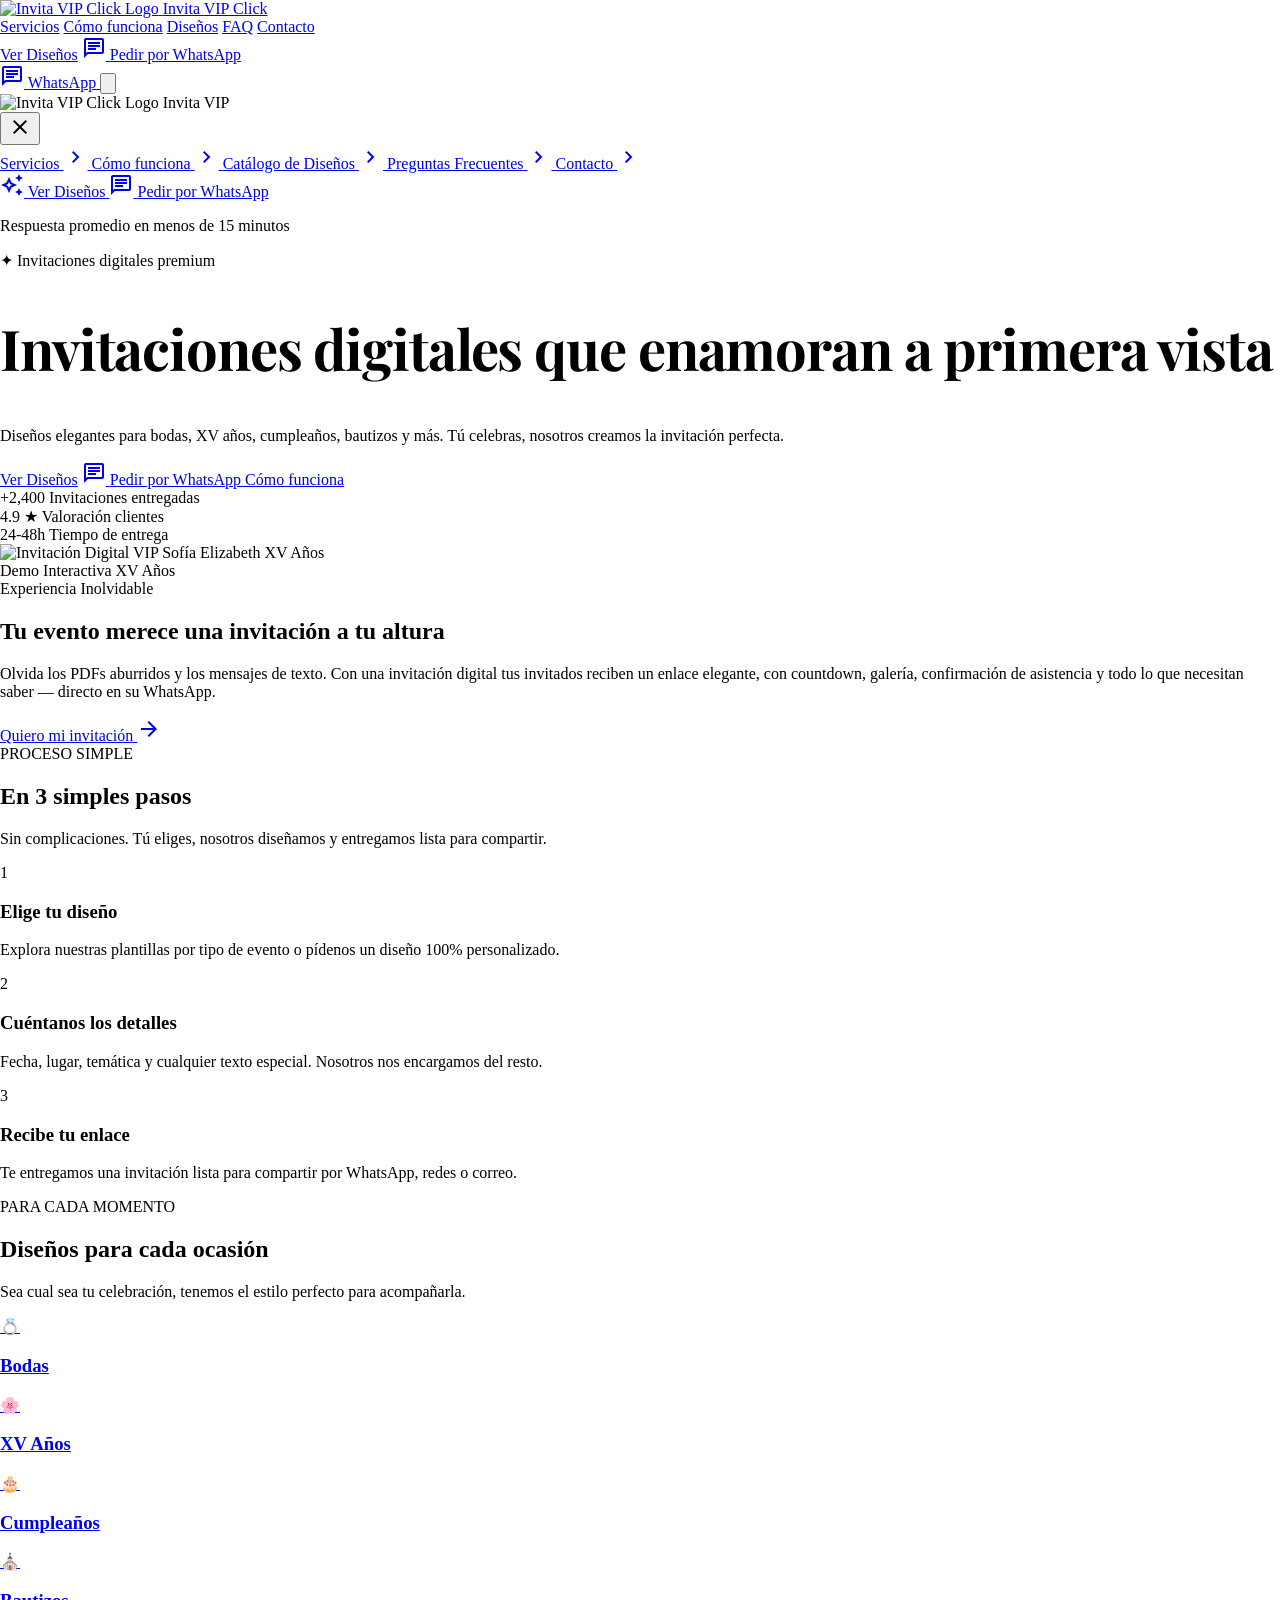
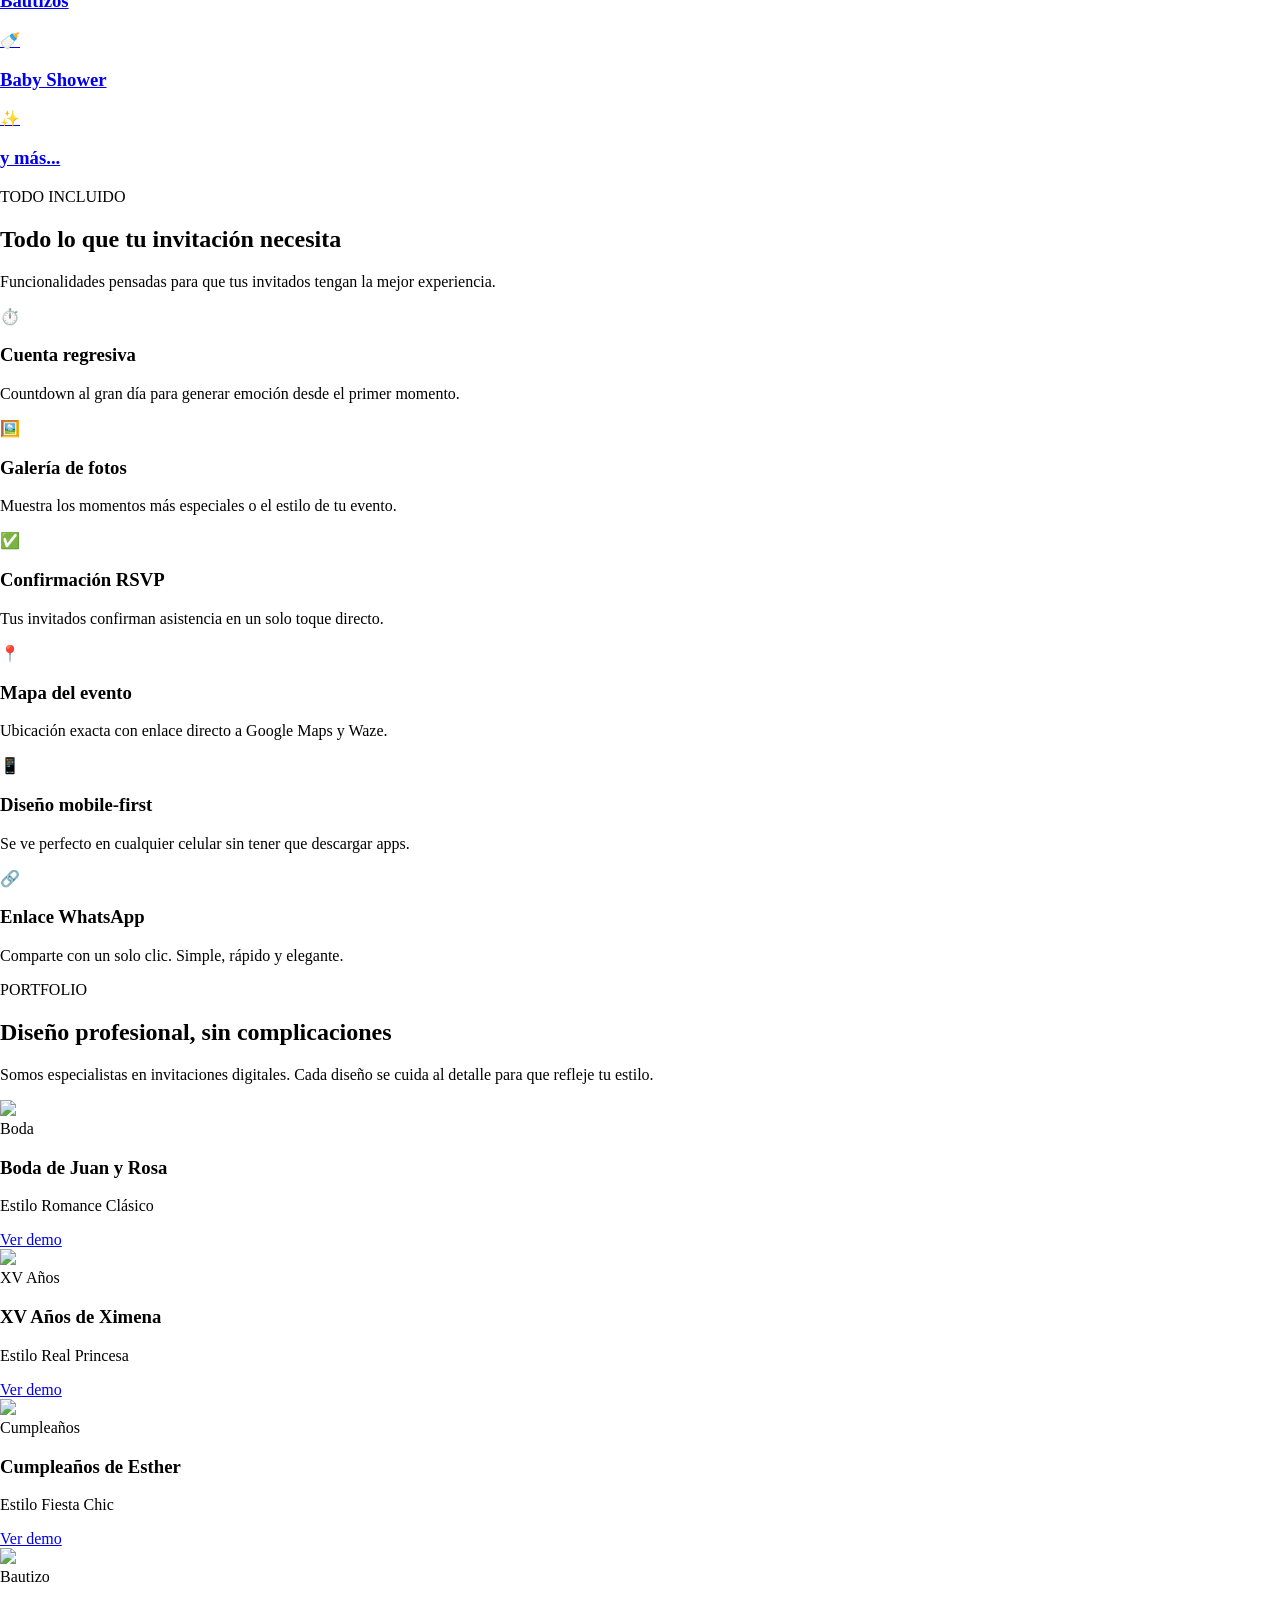
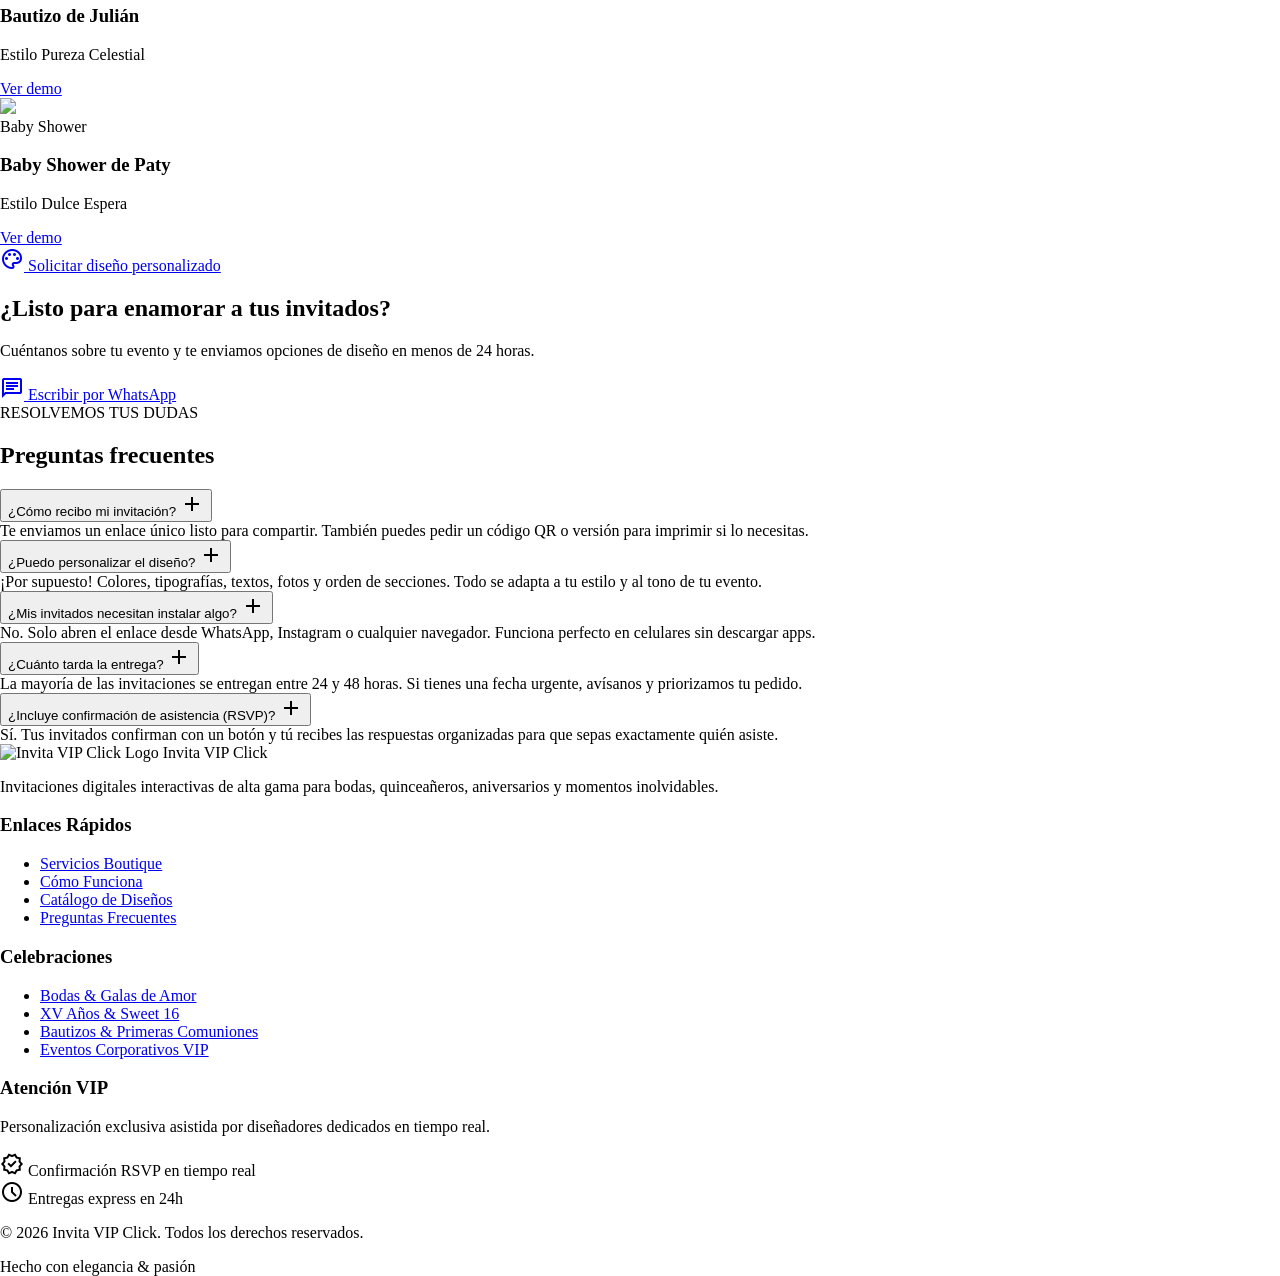
==== commit 61523db6: "Add files via upload" ====
--- a/index.html
+++ b/index.html
@@ -1,20 +1,22 @@
-<!DOCTYPE html>
-
-<html class="dark scroll-smooth" lang="es"><head><meta charset="utf-8"/><meta content="width=device-width, initial-scale=1.0, maximum-scale=1.0, user-scalable=no" name="viewport"/><link href="https://fonts.googleapis.com/css2?family=Material+Symbols+Outlined:opsz,wght,FILL,GRAD@24,400,0,0" rel="stylesheet"/>
-<link href="https://fonts.googleapis.com/css2?family=Material+Symbols+Outlined:wght,FILL@100..700,0..1&amp;display=swap" rel="stylesheet"/>
-<link href="https://fonts.googleapis.com/css2?family=playfairDisplay:wght@100..900&amp;family=plusJakartaSans:wght@100..900&amp;display=swap" rel="stylesheet"/><style>@layer base {
+<!DOCTYPE html><html class="dark scroll-smooth" lang="es" style=""><head><meta charset="utf-8"><meta content="width=device-width, initial-scale=1.0, maximum-scale=1.0, user-scalable=no" name="viewport"><link href="https://fonts.googleapis.com/css2?family=Material+Symbols+Outlined:opsz,wght,FILL,GRAD@24,400,0,0" rel="stylesheet">
+<link href="https://fonts.googleapis.com/css2?family=Material+Symbols+Outlined:wght,FILL@100..700,0..1&amp;display=swap" rel="stylesheet">
+<link href="https://fonts.googleapis.com/css2?family=playfairDisplay:wght@100..900&amp;family=plusJakartaSans:wght@100..900&amp;display=swap" rel="stylesheet"><style>@layer base {
   html {
+    height: auto;
+    min-height: 100%;
     overflow-x: hidden;
-    overflow-y: auto;
-  }
-  html, body {
-    margin: 0;
-    padding: 0;
+    overflow-y: auto !important;
+    scroll-behavior: smooth;
     scrollbar-width: thin;
     scrollbar-color: #d4af37 #070e1c;
   }
   body {
-    overscroll-behavior: none;
+    height: auto;
+    min-height: 100%;
+    overflow-x: hidden;
+    overflow-y: auto !important;
+    margin: 0;
+    padding: 0;
   }
   main > :first-child {
     margin-top: 0 !important;
@@ -33,17 +35,17 @@
 }
 ::-webkit-scrollbar-thumb {
   background: linear-gradient(180deg, #d4af37, #aa8222);
-  border-radius: 6px;
+  border-radius: 5px;
   border: 2px solid #070e1c;
 }
 ::-webkit-scrollbar-thumb:hover {
-  background: linear-gradient(180deg, #fae29c, #d4af37);
-}</style><script src="https://cdn.tailwindcss.com?plugins=forms,container-queries"></script><script id="tailwind-config">tailwind.config = { darkMode: "class", theme: { extend: { "colors": { "gold-satin": "#D4AF37", "on-tertiary-container": "#5b4000", "surface-container-low": "#151b2a", "outline": "#99907c", "tertiary-fixed-dim": "#e9c176", "surface-variant": "#2e3544", "primary-fixed": "#ffe088", "background": "#0c1321", "on-primary-container": "#554300", "tertiary-fixed": "#ffdea5", "on-primary-fixed": "#241a00", "tertiary": "#f1c97d", "surface-dim": "#0c1321", "border-gold-accent": "rgba(212, 175, 55, 0.3)", "on-error-container": "#ffdad6", "velvet-navy": "#0B1220", "surface-container": "#19202e", "secondary": "#adc6ff", "gold-subtle": "rgba(212, 175, 55, 0.12)", "on-error": "#690005", "on-tertiary-fixed": "#261900", "tertiary-container": "#d3ad65", "border-glass-light": "rgba(255, 255, 255, 0.08)", "champagne-light": "#FDFBF7", "ivory-surface": "#F6F1EA", "error": "#ffb4ab", "primary-container": "#d4af37", "error-container": "#93000a", "surface-container-highest": "#2e3544", "gold-hover": "#E5C158", "on-surface-variant": "#d0c5af", "primary": "#f2ca50", "secondary-container": "#0566d9", "surface-container-lowest": "#070e1c", "deep-midnight": "#060A12", "surface-tint": "#e9c349", "on-secondary": "#002e6a", "on-secondary-fixed-variant": "#004395", "secondary-fixed": "#d8e2ff", "on-tertiary-fixed-variant": "#5d4201", "outline-variant": "#4d4635", "on-surface": "#dce2f6", "secondary-fixed-dim": "#adc6ff", "inverse-primary": "#735c00", "whatsapp-emerald": "#25D366", "surface-bright": "#323949", "surface-container-high": "#232a39", "on-secondary-container": "#e6ecff", "inverse-on-surface": "#2a3040", "primary-fixed-dim": "#e9c349", "inverse-surface": "#dce2f6", "surface": "#0c1321", "on-primary": "#3c2f00", "on-primary-fixed-variant": "#574500", "on-secondary-fixed": "#001a42", "on-tertiary": "#412d00", "on-background": "#dce2f6" }, "borderRadius": { "DEFAULT": "0.25rem", "lg": "0.5rem", "xl": "0.75rem", "full": "9999px" }, "spacing": { "space-2xl": "3rem", "space-3xl": "4.5rem", "gutter-mobile": "1rem", "space-xl": "2rem", "space-sm": "0.75rem", "space-lg": "1.5rem", "gutter-desktop": "2rem", "space-2xs": "0.25rem", "space-4xl": "6rem", "space-xs": "0.5rem", "space-md": "1rem", "max-width-content": "1200px" }, "fontFamily": { "body-sm": ["plusJakartaSans"], "display-lg": ["playfairDisplay"], "title-md": ["plusJakartaSans"], "label-md": ["plusJakartaSans"], "headline-sm": ["playfairDisplay"], "label-caps": ["plusJakartaSans"], "headline-lg-mobile": ["playfairDisplay"], "body-lg": ["plusJakartaSans"], "display-lg-mobile": ["playfairDisplay"], "headline-md": ["playfairDisplay"], "body-md": ["plusJakartaSans"], "headline-lg": ["playfairDisplay"] }, "fontSize": { "body-sm": ["13px", { "lineHeight": "20px", "fontWeight": "400" }], "display-lg": ["56px", { "lineHeight": "64px", "letterSpacing": "-0.02em", "fontWeight": "700" }], "title-md": ["18px", { "lineHeight": "26px", "letterSpacing": "0.01em", "fontWeight": "600" }], "label-md": ["14px", { "lineHeight": "20px", "fontWeight": "600" }], "headline-sm": ["22px", { "lineHeight": "30px", "fontWeight": "600" }], "label-caps": ["11px", { "lineHeight": "16px", "letterSpacing": "0.12em", "fontWeight": "700" }], "headline-lg-mobile": ["28px", { "lineHeight": "36px", "letterSpacing": "0em", "fontWeight": "600" }], "body-lg": ["18px", { "lineHeight": "28px", "fontWeight": "400" }], "display-lg-mobile": ["36px", { "lineHeight": "44px", "letterSpacing": "-0.01em", "fontWeight": "700" }], "headline-md": ["30px", { "lineHeight": "38px", "fontWeight": "600" }], "body-md": ["15px", { "lineHeight": "24px", "fontWeight": "400" }], "headline-lg": ["40px", { "lineHeight": "48px", "letterSpacing": "-0.015em", "fontWeight": "600" }] } } } };</script><link href="https://lh3.googleusercontent.com/aida/[base64]" rel="icon" type="image/png"/><link href="https://lh3.googleusercontent.com/aida/[base64]" rel="apple-touch-icon"/><meta content="https://invitavipclick.netlify.app/" property="og:url"/><meta content="website" property="og:type"/><meta content="Invita VIP Click" property="og:title"/><meta content="Invitaciones digitales elegantes que enamoran a primera vista." property="og:description"/><meta content="https://lh3.googleusercontent.com/aida-public/[base64]" property="og:image"/><meta content="summary_large_image" name="twitter:card"/><meta content="Invita VIP Click" name="twitter:title"/><meta content="Invitaciones digitales elegantes que enamoran a primera vista." name="twitter:description"/><meta content="https://lh3.googleusercontent.com/aida-public/[base64]" name="twitter:image"/></head><body class="bg-background font-body-md text-body-md text-on-background antialiased selection:bg-gold-satin selection:text-velvet-navy overflow-x-hidden">
+  background: #fae29c;
+}</style><script src="https://cdn.tailwindcss.com?plugins=forms,container-queries"></script><script id="tailwind-config">tailwind.config = { darkMode: "class", theme: { extend: { "colors": { "gold-satin": "#D4AF37", "on-tertiary-container": "#5b4000", "surface-container-low": "#151b2a", "outline": "#99907c", "tertiary-fixed-dim": "#e9c176", "surface-variant": "#2e3544", "primary-fixed": "#ffe088", "background": "#0c1321", "on-primary-container": "#554300", "tertiary-fixed": "#ffdea5", "on-primary-fixed": "#241a00", "tertiary": "#f1c97d", "surface-dim": "#0c1321", "border-gold-accent": "rgba(212, 175, 55, 0.3)", "on-error-container": "#ffdad6", "velvet-navy": "#0B1220", "surface-container": "#19202e", "secondary": "#adc6ff", "gold-subtle": "rgba(212, 175, 55, 0.12)", "on-error": "#690005", "on-tertiary-fixed": "#261900", "tertiary-container": "#d3ad65", "border-glass-light": "rgba(255, 255, 255, 0.08)", "champagne-light": "#FDFBF7", "ivory-surface": "#F6F1EA", "error": "#ffb4ab", "primary-container": "#d4af37", "error-container": "#93000a", "surface-container-highest": "#2e3544", "gold-hover": "#E5C158", "on-surface-variant": "#d0c5af", "primary": "#f2ca50", "secondary-container": "#0566d9", "surface-container-lowest": "#070e1c", "deep-midnight": "#060A12", "surface-tint": "#e9c349", "on-secondary": "#002e6a", "on-secondary-fixed-variant": "#004395", "secondary-fixed": "#d8e2ff", "on-tertiary-fixed-variant": "#5d4201", "outline-variant": "#4d4635", "on-surface": "#dce2f6", "secondary-fixed-dim": "#adc6ff", "inverse-primary": "#735c00", "whatsapp-emerald": "#25D366", "surface-bright": "#323949", "surface-container-high": "#232a39", "on-secondary-container": "#e6ecff", "inverse-on-surface": "#2a3040", "primary-fixed-dim": "#e9c349", "inverse-surface": "#dce2f6", "surface": "#0c1321", "on-primary": "#3c2f00", "on-primary-fixed-variant": "#574500", "on-secondary-fixed": "#001a42", "on-tertiary": "#412d00", "on-background": "#dce2f6" }, "borderRadius": { "DEFAULT": "0.25rem", "lg": "0.5rem", "xl": "0.75rem", "full": "9999px" }, "spacing": { "space-2xl": "3rem", "space-3xl": "4.5rem", "gutter-mobile": "1rem", "space-xl": "2rem", "space-sm": "0.75rem", "space-lg": "1.5rem", "gutter-desktop": "2rem", "space-2xs": "0.25rem", "space-4xl": "6rem", "space-xs": "0.5rem", "space-md": "1rem", "max-width-content": "1200px" }, "fontFamily": { "body-sm": ["plusJakartaSans"], "display-lg": ["playfairDisplay"], "title-md": ["plusJakartaSans"], "label-md": ["plusJakartaSans"], "headline-sm": ["playfairDisplay"], "label-caps": ["plusJakartaSans"], "headline-lg-mobile": ["playfairDisplay"], "body-lg": ["plusJakartaSans"], "display-lg-mobile": ["playfairDisplay"], "headline-md": ["playfairDisplay"], "body-md": ["plusJakartaSans"], "headline-lg": ["playfairDisplay"] }, "fontSize": { "body-sm": ["13px", { "lineHeight": "20px", "fontWeight": "400" }], "display-lg": ["56px", { "lineHeight": "64px", "letterSpacing": "-0.02em", "fontWeight": "700" }], "title-md": ["18px", { "lineHeight": "26px", "letterSpacing": "0.01em", "fontWeight": "600" }], "label-md": ["14px", { "lineHeight": "20px", "fontWeight": "600" }], "headline-sm": ["22px", { "lineHeight": "30px", "fontWeight": "600" }], "label-caps": ["11px", { "lineHeight": "16px", "letterSpacing": "0.12em", "fontWeight": "700" }], "headline-lg-mobile": ["28px", { "lineHeight": "36px", "letterSpacing": "0em", "fontWeight": "600" }], "body-lg": ["18px", { "lineHeight": "28px", "fontWeight": "400" }], "display-lg-mobile": ["36px", { "lineHeight": "44px", "letterSpacing": "-0.01em", "fontWeight": "700" }], "headline-md": ["30px", { "lineHeight": "38px", "fontWeight": "600" }], "body-md": ["15px", { "lineHeight": "24px", "fontWeight": "400" }], "headline-lg": ["40px", { "lineHeight": "48px", "letterSpacing": "-0.015em", "fontWeight": "600" }] } } } };</script><link href="https://lh3.googleusercontent.com/aida-public/[base64]" rel="icon" type="image/png"><link href="https://lh3.googleusercontent.com/aida-public/[base64]" rel="apple-touch-icon"><meta content="https://invitavipclick.netlify.app/" property="og:url"><meta content="website" property="og:type"><meta content="Invita VIP Click" property="og:title"><meta content="Invitaciones digitales elegantes que enamoran a primera vista." property="og:description"><meta content="https://lh3.googleusercontent.com/aida-public/[base64]" property="og:image"><meta content="summary_large_image" name="twitter:card"><meta content="Invita VIP Click" name="twitter:title"><meta content="Invitaciones digitales elegantes que enamoran a primera vista." name="twitter:description"><meta content="https://lh3.googleusercontent.com/aida-public/[base64]" name="twitter:image"><link href="https://fonts.googleapis.com/css2?family=Playfair+Display:ital,wght@0,400;0,600;0,700;0,800;1,400;1,600&amp;display=swap" rel="stylesheet" class=""></head><body class="bg-background font-body-md text-body-md text-on-background antialiased selection:bg-gold-satin selection:text-velvet-navy overflow-x-hidden">
 <!-- HEADER & RESPONSIVE NAV -->
 <header class="fixed top-0 left-0 right-0 w-full z-50 bg-velvet-navy/90 backdrop-blur-xl border-b border-white/5 shadow-[0_4px_20px_rgba(0,0,0,0.45)] transition-all">
 <div class="h-16 sm:h-20 max-w-[1200px] mx-auto px-4 sm:px-6 lg:px-8 flex items-center justify-between gap-2 sm:gap-4">
 <a class="flex items-center gap-2 sm:gap-space-xs shrink-0 group py-1" data-path="inicio" href="#">
-<img alt="Invita VIP Click Logo" class="w-9 h-9 sm:w-12 sm:h-12 rounded-full object-cover shadow-lg border border-gold-accent group-hover:scale-105 transition-transform duration-300" src="https://lh3.googleusercontent.com/aida/[base64]"/>
+<img alt="Invita VIP Click Logo" class="w-9 h-9 sm:w-12 sm:h-12 rounded-full object-cover shadow-lg border border-gold-accent group-hover:scale-105 transition-transform duration-300" src="https://lh3.googleusercontent.com/aida/[base64]">
 <span class="font-headline-sm text-lg sm:text-xl md:text-headline-sm text-champagne-light tracking-wide font-bold">Invita <span class="text-primary">VIP</span> Click</span>
 </a>
 <!-- Desktop Navigation Links (Large Screens) -->
@@ -59,7 +61,7 @@
 <a class="inline-flex items-center justify-center px-space-md py-space-xs rounded-full font-label-md text-label-md text-champagne-light hover:bg-gold-subtle hover:text-primary transition-all duration-200" href="#disenos">Ver Diseños</a>
 <a class="inline-flex items-center gap-1.5 px-space-md py-space-xs rounded-full bg-whatsapp-emerald text-champagne-light font-label-md text-label-md hover:brightness-110 shadow-[0_4px_16px_rgba(37,211,102,0.25)] transition-all" href="https://wa.me/523121076890?text=Hola%2C%20quiero%20informaci%C3%B3n%20sobre%20invitaciones%20digitales" rel="noopener noreferrer" target="_blank">
 <span class="material-symbols-outlined text-[18px]">chat</span>
-<span>Pedir por WhatsApp</span>
+<span class="">Pedir por WhatsApp</span>
 </a>
 </div>
 <!-- Mobile & Tablet Actions (Hamburguesa + Compact WhatsApp CTA) -->
@@ -69,7 +71,7 @@
 <span class="hidden xs:inline">WhatsApp</span>
 </a>
 <button aria-controls="mobile-menu" aria-expanded="false" aria-label="Abrir menú de navegación" class="p-2 sm:p-2.5 rounded-xl bg-surface-container-high border border-gold-accent/40 text-primary hover:text-champagne-light hover:bg-surface-container-highest transition-colors focus:outline-none focus:ring-2 focus:ring-primary/50" id="menu-toggle-btn" type="button">
-<svg class="w-6 h-6 fill-none stroke-current stroke-[2.2] stroke-linecap-round stroke-linejoin-round" viewbox="0 0 24 24">
+<svg class="w-6 h-6 fill-none stroke-current stroke-[2.2] stroke-linecap-round stroke-linejoin-round" viewBox="0 0 24 24">
 <line x1="3" x2="21" y1="6" y2="6"></line>
 <line x1="3" x2="21" y1="12" y2="12"></line>
 <line x1="7" x2="21" y1="18" y2="18"></line>
@@ -85,7 +87,7 @@
 <!-- Drawer Top bar -->
 <div class="flex items-center justify-between pb-5 border-b border-white/10">
 <div class="flex items-center gap-2">
-<img alt="Invita VIP Click Logo" class="w-8 h-8 rounded-full border border-gold-accent object-cover" src="https://lh3.googleusercontent.com/aida/[base64]"/>
+<img alt="Invita VIP Click Logo" class="w-8 h-8 rounded-full border border-gold-accent object-cover" src="https://lh3.googleusercontent.com/aida/[base64]">
 <span class="font-headline-sm text-base text-champagne-light font-bold">Invita <span class="text-primary">VIP</span></span>
 </div>
 <button aria-label="Cerrar menú" class="p-2 rounded-full text-on-surface-variant hover:text-champagne-light hover:bg-surface-container-high focus:outline-none" id="menu-close-btn" type="button">
@@ -95,23 +97,23 @@
 <!-- Mobile Nav Links -->
 <nav class="flex flex-col space-y-1.5 pt-5">
 <a class="mobile-nav-link flex items-center justify-between px-3.5 py-3 rounded-xl text-base font-semibold text-champagne-light hover:bg-surface-container-high hover:text-primary transition-colors" href="#servicios">
-<span>Servicios</span>
+<span class="">Servicios</span>
 <span class="material-symbols-outlined text-primary text-[18px]">chevron_right</span>
 </a>
 <a class="mobile-nav-link flex items-center justify-between px-3.5 py-3 rounded-xl text-base font-semibold text-champagne-light hover:bg-surface-container-high hover:text-primary transition-colors" href="#como-funciona">
-<span>Cómo funciona</span>
+<span class="">Cómo funciona</span>
 <span class="material-symbols-outlined text-primary text-[18px]">chevron_right</span>
 </a>
 <a class="mobile-nav-link flex items-center justify-between px-3.5 py-3 rounded-xl text-base font-semibold text-champagne-light hover:bg-surface-container-high hover:text-primary transition-colors" href="#disenos">
-<span>Catálogo de Diseños</span>
+<span class="">Catálogo de Diseños</span>
 <span class="material-symbols-outlined text-primary text-[18px]">chevron_right</span>
 </a>
 <a class="mobile-nav-link flex items-center justify-between px-3.5 py-3 rounded-xl text-base font-semibold text-champagne-light hover:bg-surface-container-high hover:text-primary transition-colors" href="#faq">
-<span>Preguntas Frecuentes</span>
+<span class="">Preguntas Frecuentes</span>
 <span class="material-symbols-outlined text-primary text-[18px]">chevron_right</span>
 </a>
 <a class="mobile-nav-link flex items-center justify-between px-3.5 py-3 rounded-xl text-base font-semibold text-champagne-light hover:bg-surface-container-high hover:text-primary transition-colors" href="#contacto">
-<span>Contacto</span>
+<span class="">Contacto</span>
 <span class="material-symbols-outlined text-primary text-[18px]">chevron_right</span>
 </a>
 </nav>
@@ -120,11 +122,11 @@
 <div class="pt-6 border-t border-white/10 space-y-3">
 <a class="mobile-nav-link w-full flex items-center justify-center gap-2 py-3 rounded-full bg-gold-satin text-velvet-navy font-label-md text-sm font-bold shadow-md hover:bg-gold-hover transition-colors" href="#disenos">
 <span class="material-symbols-outlined text-[18px]">auto_awesome</span>
-<span>Ver Diseños</span>
+<span class="">Ver Diseños</span>
 </a>
 <a class="w-full flex items-center justify-center gap-2 py-3 rounded-full bg-whatsapp-emerald text-champagne-light font-label-md text-sm font-bold shadow-lg hover:brightness-110 transition-all" href="https://wa.me/523121076890?text=Hola%2C%20quiero%20informaci%C3%B3n%20sobre%20invitaciones%20digitales" rel="noopener noreferrer" target="_blank">
 <span class="material-symbols-outlined text-[20px]">chat</span>
-<span>Pedir por WhatsApp</span>
+<span class="">Pedir por WhatsApp</span>
 </a>
 <p class="text-[11px] text-center text-on-surface-variant pt-2">Respuesta promedio en menos de 15 minutos</p>
 </div>
@@ -146,7 +148,7 @@
 <span class="font-label-caps text-[10px] sm:text-label-caps uppercase tracking-wider text-primary font-bold">Invitaciones digitales premium</span>
 </div>
 <!-- Main Serif Headline -->
-<h1 class="font-display-lg text-3xl sm:text-4xl md:text-5xl lg:text-display-lg leading-[1.15] sm:leading-tight text-champagne-light tracking-tight max-w-2xl">
+<h1 class="font-display-lg text-3xl sm:text-4xl md:text-5xl lg:text-display-lg leading-[1.15] sm:leading-tight text-champagne-light tracking-tight max-w-2xl" style="font-size: clamp(2rem, 5vw, 3.5rem); line-height: 1.15; letter-spacing: -0.02em; font-family: &quot;Playfair Display&quot;, Georgia, serif !important;">
           Invitaciones digitales que <span class="italic text-primary font-normal">enamoran</span> a primera vista
         </h1>
 <!-- Body Copy -->
@@ -158,7 +160,7 @@
 <a class="inline-flex items-center justify-center px-6 sm:px-space-xl py-3 rounded-full bg-gold-satin text-velvet-navy font-label-md text-sm sm:text-label-md font-bold shadow-lg hover:bg-gold-hover hover:scale-[1.02] transition-all duration-200" href="#disenos">Ver Diseños</a>
 <a class="inline-flex items-center justify-center gap-2 px-6 sm:px-space-xl py-3 rounded-full bg-whatsapp-emerald text-champagne-light font-label-md text-sm sm:text-label-md font-bold shadow-lg hover:brightness-110 hover:scale-[1.02] transition-all duration-200" href="https://wa.me/523121076890?text=Hola%2C%20quiero%20informaci%C3%B3n%20sobre%20invitaciones%20digitales" rel="noopener noreferrer" target="_blank">
 <span class="material-symbols-outlined text-[18px]">chat</span>
-<span>Pedir por WhatsApp</span>
+<span class="">Pedir por WhatsApp</span>
 </a>
 <a class="inline-flex items-center justify-center px-5 py-3 rounded-full bg-surface-container hover:bg-surface-container-high text-champagne-light font-label-md text-sm sm:text-label-md shadow-sm transition-all duration-200" href="#como-funciona">Cómo funciona</a>
 </div>
@@ -184,7 +186,7 @@
 <div class="absolute -bottom-4 -right-4 w-32 sm:w-48 h-32 sm:h-48 rounded-full bg-gold-satin/15 blur-2xl pointer-events-none"></div>
 <div class="relative group flex items-center justify-center max-w-full">
 <div class="relative w-[260px] xs:w-[280px] sm:w-[320px] lg:max-w-[360px] filter drop-shadow-2xl hover:scale-105 transition-all duration-500">
-<img alt="Invitación Digital VIP Sofía Elizabeth XV Años" class="w-full h-auto object-contain filter drop-shadow" src="https://lh3.googleusercontent.com/aida-public/[base64]"/>
+<img alt="Invitación Digital VIP Sofía Elizabeth XV Años" class="w-full h-auto object-contain filter drop-shadow" src="https://lh3.googleusercontent.com/aida-public/[base64]">
 <div class="absolute -bottom-3 left-1/2 -translate-x-1/2 px-3.5 sm:px-space-md py-1.5 rounded-full bg-surface-container-high/95 border border-gold-accent backdrop-blur-md shadow-xl flex items-center gap-2 text-champagne-light whitespace-nowrap">
 <span class="w-2.5 h-2.5 rounded-full bg-whatsapp-emerald animate-ping"></span>
 <span class="font-label-caps text-[10px] sm:text-[11px] text-primary uppercase tracking-widest font-bold">Demo Interactiva XV Años</span>
@@ -200,7 +202,7 @@
 <div class="max-w-[1200px] mx-auto px-4 sm:px-6 lg:px-8">
 <div class="relative rounded-2xl sm:rounded-3xl overflow-hidden bg-surface-container p-6 sm:p-space-xl lg:p-space-3xl shadow-xl border border-white/5">
 <!-- Ambient image overlay with dark gradient -->
-<div class="absolute inset-0 bg-cover bg-center opacity-25" data-alt="Sophisticated grand ballroom festive wedding event dinner setup with chandeliers, candlelit tables, elegant crystal glassware, dark velvet ambiance and festive champagne glasses" style='background-image: url("https://lh3.googleusercontent.com/aida-public/[base64]");'></div>
+<div class="absolute inset-0 bg-cover bg-center opacity-25" data-alt="Sophisticated grand ballroom festive wedding event dinner setup with chandeliers, candlelit tables, elegant crystal glassware, dark velvet ambiance and festive champagne glasses" style="background-image: url(&quot;https://lh3.googleusercontent.com/aida-public/[base64]&quot;);"></div>
 <div class="absolute inset-0 bg-gradient-to-r from-velvet-navy via-velvet-navy/95 to-velvet-navy/60"></div>
 <div class="relative z-10 max-w-2xl space-y-3 sm:space-y-space-md">
 <span class="font-label-caps text-[11px] uppercase tracking-widest text-primary font-bold">Experiencia Inolvidable</span>
@@ -212,7 +214,7 @@
         </p>
 <div class="pt-2">
 <a class="inline-flex items-center gap-2 px-6 sm:px-space-xl py-3 rounded-full bg-gold-satin text-velvet-navy font-label-md text-sm sm:text-label-md font-bold shadow-lg hover:bg-gold-hover hover:scale-105 transition-all duration-200" href="https://wa.me/523121076890?text=Hola%2C%20quiero%20informaci%C3%B3n%20sobre%20invitaciones%20digitales" rel="noopener noreferrer" target="_blank">
-<span>Quiero mi invitación</span>
+<span class="">Quiero mi invitación</span>
 <span class="material-symbols-outlined text-[18px]">arrow_forward</span>
 </a>
 </div>
@@ -426,7 +428,7 @@
 <!-- 1. Boda de Juan y Rosa -->
 <div class="group rounded-2xl overflow-hidden bg-surface-container border border-white/5 shadow-md flex flex-col transition-all duration-300 hover:shadow-xl hover:-translate-y-1">
 <div class="relative aspect-[4/5] overflow-hidden">
-<img class="w-full h-full object-cover group-hover:scale-105 transition-transform duration-500" data-alt="Bride and groom standing forehead to forehead in a luxurious candlelit chapel with velvet drapery, soft gold floral decorations, warm cinematic lighting" src="https://lh3.googleusercontent.com/aida-public/[base64]"/>
+<img class="w-full h-full object-cover group-hover:scale-105 transition-transform duration-500" data-alt="Bride and groom standing forehead to forehead in a luxurious candlelit chapel with velvet drapery, soft gold floral decorations, warm cinematic lighting" src="https://lh3.googleusercontent.com/aida-public/[base64]">
 <div class="absolute inset-0 bg-gradient-to-t from-velvet-navy via-transparent to-transparent"></div>
 <span class="absolute top-3 left-3 px-space-xs py-1 rounded-full bg-velvet-navy/85 backdrop-blur-md font-label-caps text-label-caps text-primary uppercase font-bold">Boda</span>
 </div>
@@ -443,7 +445,7 @@
 <!-- 2. XV Años de Ximena -->
 <div class="group rounded-2xl overflow-hidden bg-surface-container border border-white/5 shadow-md flex flex-col transition-all duration-300 hover:shadow-xl hover:-translate-y-1">
 <div class="relative aspect-[4/5] overflow-hidden">
-<img class="w-full h-full object-cover group-hover:scale-105 transition-transform duration-500" data-alt="Stunning quinceanera in an ornate blush pink princess ballgown with tiara smiling gracefully next to vintage gold mirror and flowers in an opulent palace room" src="https://lh3.googleusercontent.com/aida-public/[base64]"/>
+<img class="w-full h-full object-cover group-hover:scale-105 transition-transform duration-500" data-alt="Stunning quinceanera in an ornate blush pink princess ballgown with tiara smiling gracefully next to vintage gold mirror and flowers in an opulent palace room" src="https://lh3.googleusercontent.com/aida-public/[base64]">
 <div class="absolute inset-0 bg-gradient-to-t from-velvet-navy via-transparent to-transparent"></div>
 <span class="absolute top-3 left-3 px-space-xs py-1 rounded-full bg-velvet-navy/85 backdrop-blur-md font-label-caps text-label-caps text-primary uppercase font-bold">XV Años</span>
 </div>
@@ -460,7 +462,7 @@
 <!-- 3. Cumpleaños de Esther -->
 <div class="group rounded-2xl overflow-hidden bg-surface-container border border-white/5 shadow-md flex flex-col transition-all duration-300 hover:shadow-xl hover:-translate-y-1">
 <div class="relative aspect-[4/5] overflow-hidden">
-<img class="w-full h-full object-cover group-hover:scale-105 transition-transform duration-500" data-alt="Joyful woman celebrating her birthday party holding a lit cake with celebratory balloons, sparkling confetti, warm festive party lights and elegant party dress" src="https://lh3.googleusercontent.com/aida-public/[base64]"/>
+<img class="w-full h-full object-cover group-hover:scale-105 transition-transform duration-500" data-alt="Joyful woman celebrating her birthday party holding a lit cake with celebratory balloons, sparkling confetti, warm festive party lights and elegant party dress" src="https://lh3.googleusercontent.com/aida-public/[base64]">
 <div class="absolute inset-0 bg-gradient-to-t from-velvet-navy via-transparent to-transparent"></div>
 <span class="absolute top-3 left-3 px-space-xs py-1 rounded-full bg-velvet-navy/85 backdrop-blur-md font-label-caps text-label-caps text-primary uppercase font-bold">Cumpleaños</span>
 </div>
@@ -477,7 +479,7 @@
 <!-- 4. Bautizo de Julián -->
 <div class="group rounded-2xl overflow-hidden bg-surface-container border border-white/5 shadow-md flex flex-col transition-all duration-300 hover:shadow-xl hover:-translate-y-1">
 <div class="relative aspect-[4/5] overflow-hidden">
-<img class="w-full h-full object-cover group-hover:scale-105 transition-transform duration-500" data-alt="Serene newborn baby wrapped in pristine soft white woven swaddle blanket peacefully sleeping in warm natural light with subtle gold cross accent" src="https://lh3.googleusercontent.com/aida-public/[base64]"/>
+<img class="w-full h-full object-cover group-hover:scale-105 transition-transform duration-500" data-alt="Serene newborn baby wrapped in pristine soft white woven swaddle blanket peacefully sleeping in warm natural light with subtle gold cross accent" src="https://lh3.googleusercontent.com/aida-public/[base64]">
 <div class="absolute inset-0 bg-gradient-to-t from-velvet-navy via-transparent to-transparent"></div>
 <span class="absolute top-3 left-3 px-space-xs py-1 rounded-full bg-velvet-navy/85 backdrop-blur-md font-label-caps text-label-caps text-primary uppercase font-bold">Bautizo</span>
 </div>
@@ -494,7 +496,7 @@
 <!-- 5. Baby Shower de Paty -->
 <div class="group rounded-2xl overflow-hidden bg-surface-container border border-white/5 shadow-md flex flex-col transition-all duration-300 hover:shadow-xl hover:-translate-y-1">
 <div class="relative aspect-[4/5] overflow-hidden">
-<img class="w-full h-full object-cover group-hover:scale-105 transition-transform duration-500" data-alt="Expecting mother gently cradling her baby bump adorned with delicate handmade floral pink ribbon booties in soft organic daylight" src="https://lh3.googleusercontent.com/aida-public/[base64]"/>
+<img class="w-full h-full object-cover group-hover:scale-105 transition-transform duration-500" data-alt="Expecting mother gently cradling her baby bump adorned with delicate handmade floral pink ribbon booties in soft organic daylight" src="https://lh3.googleusercontent.com/aida-public/[base64]">
 <div class="absolute inset-0 bg-gradient-to-t from-velvet-navy via-transparent to-transparent"></div>
 <span class="absolute top-3 left-3 px-space-xs py-1 rounded-full bg-velvet-navy/85 backdrop-blur-md font-label-caps text-label-caps text-primary uppercase font-bold">Baby Shower</span>
 </div>
@@ -513,7 +515,7 @@
 <div class="text-center pt-8 sm:pt-space-2xl">
 <a class="inline-flex items-center justify-center gap-2 w-full xs:w-auto px-6 sm:px-space-2xl py-3.5 rounded-full bg-gold-satin text-velvet-navy font-label-md text-sm sm:text-label-md font-bold shadow-lg hover:bg-gold-hover hover:scale-105 transition-all" href="https://wa.me/523121076890?text=Hola%2C%20quiero%20informaci%C3%B3n%20sobre%20invitaciones%20digitales" rel="noopener noreferrer" target="_blank">
 <span class="material-symbols-outlined text-[20px]">palette</span>
-<span>Solicitar diseño personalizado</span>
+<span class="">Solicitar diseño personalizado</span>
 </a>
 </div>
 </div>
@@ -523,7 +525,7 @@
 <div class="max-w-[1200px] mx-auto px-4 sm:px-6 lg:px-8">
 <div class="relative rounded-2xl sm:rounded-3xl overflow-hidden p-6 sm:p-space-2xl lg:p-space-3xl text-center flex flex-col items-center justify-center space-y-3 sm:space-y-space-md shadow-2xl bg-surface-container-high border border-gold-accent/20">
 <!-- Background subtle picture -->
-<div class="absolute inset-0 w-full h-full bg-cover bg-center opacity-25 pointer-events-none" style='background-image: url("https://lh3.googleusercontent.com/aida-public/[base64]");'></div>
+<div class="absolute inset-0 w-full h-full bg-cover bg-center opacity-25 pointer-events-none" style="background-image: url(&quot;https://lh3.googleusercontent.com/aida-public/[base64]&quot;);"></div>
 <div class="absolute inset-0 w-full h-full pointer-events-none bg-gradient-to-b from-velvet-navy/85 via-surface-container-high/90 to-surface-container-lowest/95"></div>
 <div class="relative z-10 max-w-2xl space-y-2 sm:space-y-space-sm">
 <h2 class="font-display-lg text-2xl sm:text-display-lg-mobile lg:text-headline-lg text-champagne-light font-bold">
@@ -535,7 +537,7 @@
 <div class="pt-3 sm:pt-space-md">
 <a class="inline-flex items-center justify-center gap-2 w-full xs:w-auto px-6 sm:px-space-2xl py-3.5 rounded-full bg-whatsapp-emerald text-champagne-light font-title-md text-sm sm:text-title-md font-bold hover:brightness-110 shadow-xl hover:scale-105 transition-all" href="https://wa.me/523121076890?text=Hola%2C%20quiero%20informaci%C3%B3n%20sobre%20invitaciones%20digitales" rel="noopener noreferrer" target="_blank">
 <span class="material-symbols-outlined text-[22px] sm:text-[24px]">chat</span>
-<span>Escribir por WhatsApp</span>
+<span class="">Escribir por WhatsApp</span>
 </a>
 </div>
 </div>
@@ -615,7 +617,7 @@
 <!-- Brand column -->
 <div class="space-y-3">
 <div class="flex items-center gap-2">
-<img alt="Invita VIP Click Logo" class="w-10 h-10 rounded-full object-cover shadow-md border border-gold-accent shrink-0" src="https://lh3.googleusercontent.com/aida/[base64]"/>
+<img alt="Invita VIP Click Logo" class="w-10 h-10 rounded-full object-cover shadow-md border border-gold-accent shrink-0" src="https://lh3.googleusercontent.com/aida/[base64]">
 <span class="font-headline-sm text-lg sm:text-headline-sm text-champagne-light font-bold">Invita <span class="text-primary">VIP</span> Click</span>
 </div>
 <p class="font-body-sm text-xs sm:text-body-sm text-on-surface-variant max-w-xs leading-relaxed">
@@ -626,20 +628,20 @@
 <div class="space-y-2 sm:space-y-space-sm">
 <h3 class="font-title-md text-base sm:text-title-md text-champagne-light font-semibold">Enlaces Rápidos</h3>
 <ul class="space-y-2">
-<li><a class="font-body-sm text-xs sm:text-body-sm text-on-surface-variant hover:text-primary transition-colors" data-path="servicios" href="#servicios">Servicios Boutique</a></li>
-<li><a class="font-body-sm text-xs sm:text-body-sm text-on-surface-variant hover:text-primary transition-colors" data-path="como-funciona" href="#como-funciona">Cómo Funciona</a></li>
-<li><a class="font-body-sm text-xs sm:text-body-sm text-on-surface-variant hover:text-primary transition-colors" data-path="disenos" href="#disenos">Catálogo de Diseños</a></li>
-<li><a class="font-body-sm text-xs sm:text-body-sm text-on-surface-variant hover:text-primary transition-colors" data-path="faq" href="#faq">Preguntas Frecuentes</a></li>
+<li class=""><a class="font-body-sm text-xs sm:text-body-sm text-on-surface-variant hover:text-primary transition-colors" data-path="servicios" href="#servicios">Servicios Boutique</a></li>
+<li class=""><a class="font-body-sm text-xs sm:text-body-sm text-on-surface-variant hover:text-primary transition-colors" data-path="como-funciona" href="#como-funciona">Cómo Funciona</a></li>
+<li class=""><a class="font-body-sm text-xs sm:text-body-sm text-on-surface-variant hover:text-primary transition-colors" data-path="disenos" href="#disenos">Catálogo de Diseños</a></li>
+<li class=""><a class="font-body-sm text-xs sm:text-body-sm text-on-surface-variant hover:text-primary transition-colors" data-path="faq" href="#faq">Preguntas Frecuentes</a></li>
 </ul>
 </div>
 <!-- Celebrations links -->
 <div class="space-y-2 sm:space-y-space-sm">
 <h3 class="font-title-md text-base sm:text-title-md text-champagne-light font-semibold">Celebraciones</h3>
 <ul class="space-y-2">
-<li><a class="font-body-sm text-xs sm:text-body-sm text-on-surface-variant hover:text-primary transition-colors" href="#disenos">Bodas &amp; Galas de Amor</a></li>
-<li><a class="font-body-sm text-xs sm:text-body-sm text-on-surface-variant hover:text-primary transition-colors" href="#disenos">XV Años &amp; Sweet 16</a></li>
-<li><a class="font-body-sm text-xs sm:text-body-sm text-on-surface-variant hover:text-primary transition-colors" href="#disenos">Bautizos &amp; Primeras Comuniones</a></li>
-<li><a class="font-body-sm text-xs sm:text-body-sm text-on-surface-variant hover:text-primary transition-colors" href="#disenos">Eventos Corporativos VIP</a></li>
+<li class=""><a class="font-body-sm text-xs sm:text-body-sm text-on-surface-variant hover:text-primary transition-colors" href="#disenos">Bodas &amp; Galas de Amor</a></li>
+<li class=""><a class="font-body-sm text-xs sm:text-body-sm text-on-surface-variant hover:text-primary transition-colors" href="#disenos">XV Años &amp; Sweet 16</a></li>
+<li class=""><a class="font-body-sm text-xs sm:text-body-sm text-on-surface-variant hover:text-primary transition-colors" href="#disenos">Bautizos &amp; Primeras Comuniones</a></li>
+<li class=""><a class="font-body-sm text-xs sm:text-body-sm text-on-surface-variant hover:text-primary transition-colors" href="#disenos">Eventos Corporativos VIP</a></li>
 </ul>
 </div>
 <!-- VIP Care -->
@@ -662,7 +664,7 @@
 <div class="pt-6 border-t border-white/5 flex flex-col sm:flex-row items-center justify-between gap-3 text-center sm:text-left">
 <p class="font-body-sm text-xs text-on-surface-variant">© 2026 Invita VIP Click. Todos los derechos reservados.</p>
 <div class="flex items-center gap-4 text-xs text-on-surface-variant">
-<span>Hecho con elegancia &amp; pasión</span>
+<span class="">Hecho con elegancia &amp; pasión</span>
 </div>
 </div>
 </div>
@@ -741,4 +743,6 @@
     });
   });
 </script>
+
+
 </body></html>
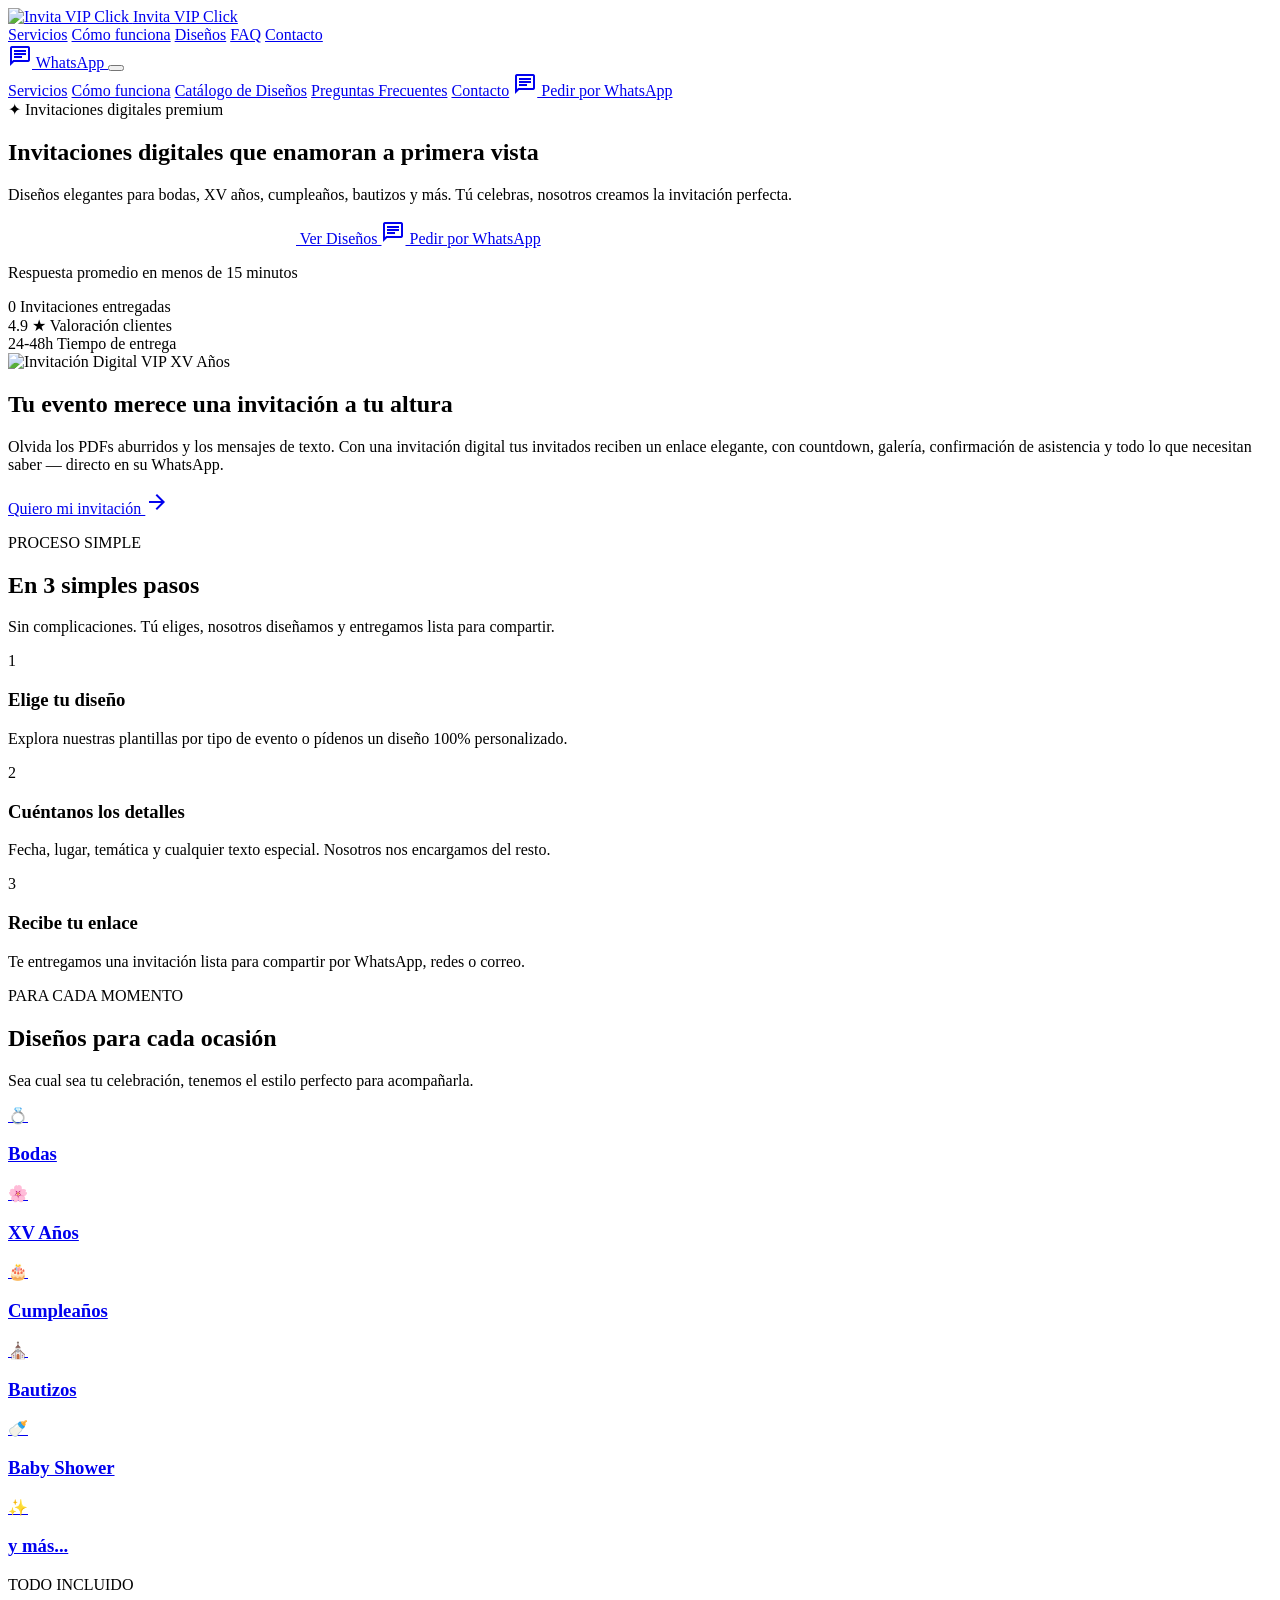
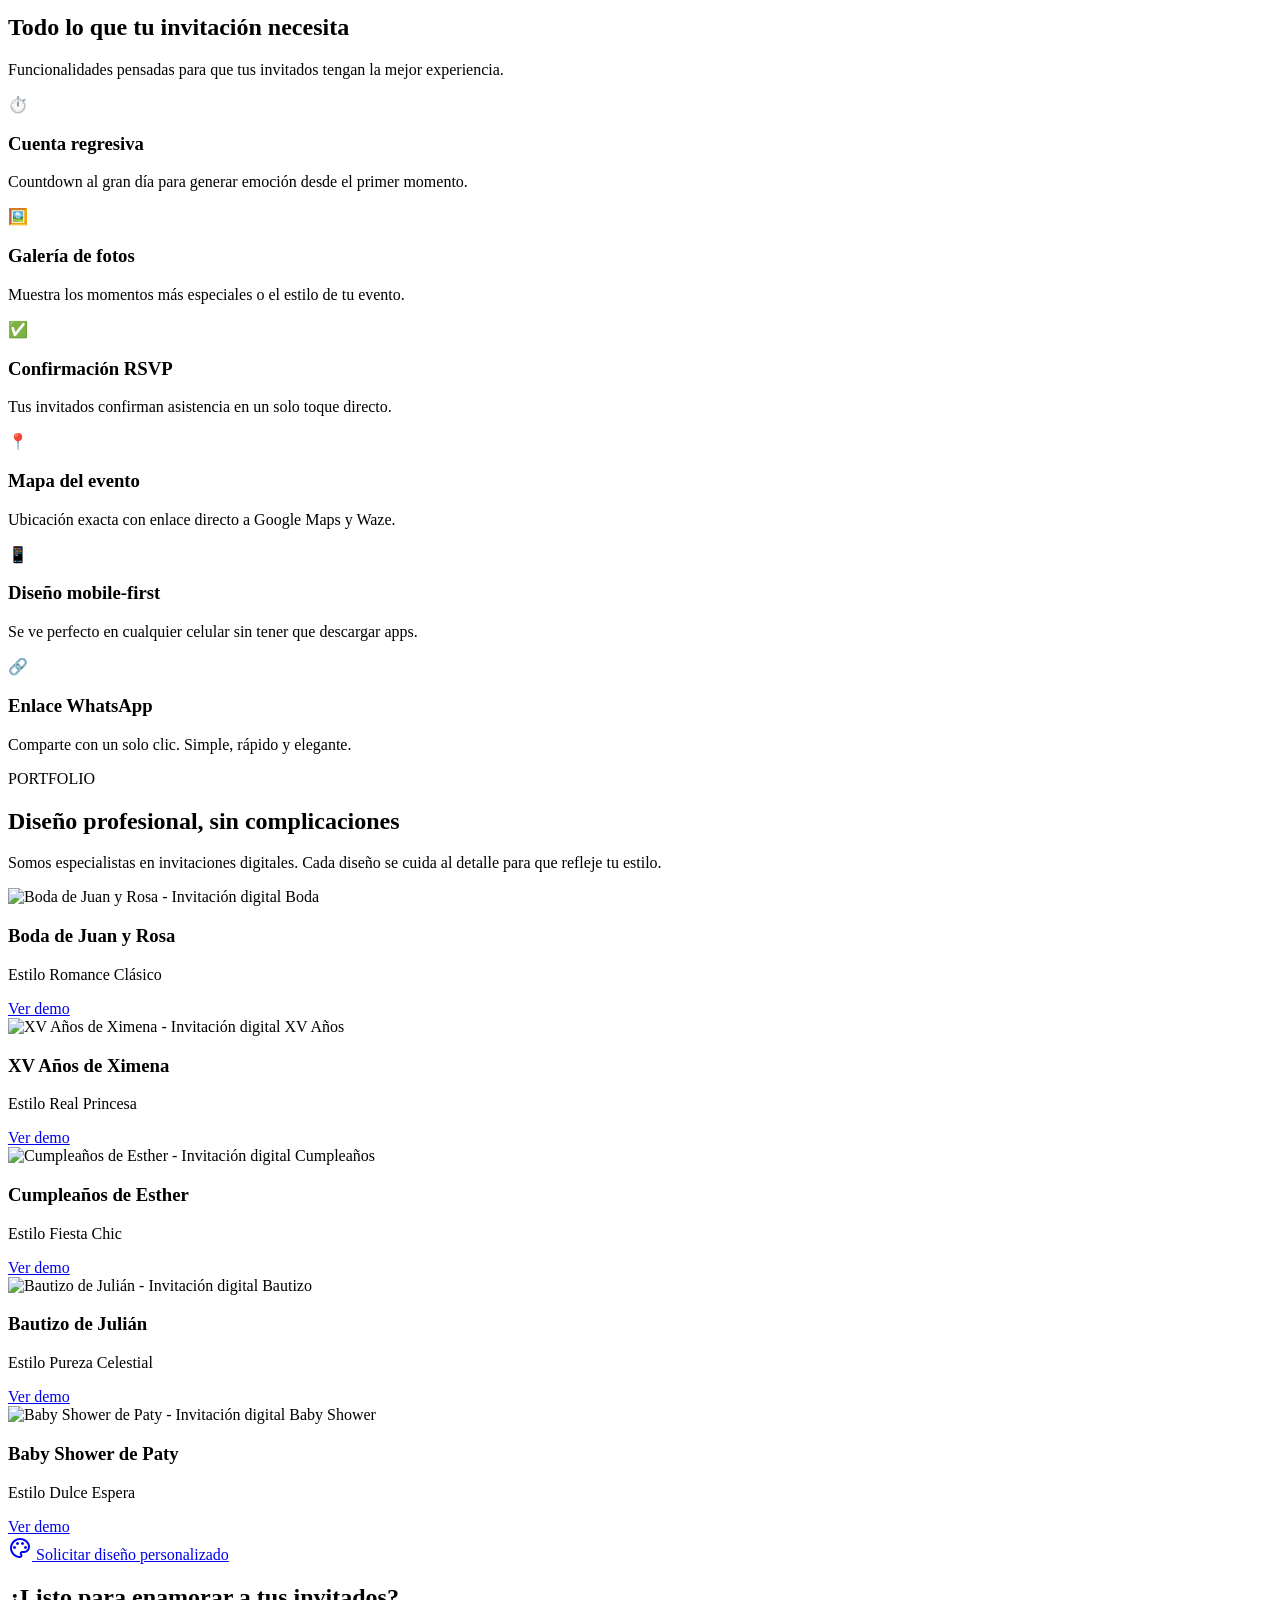
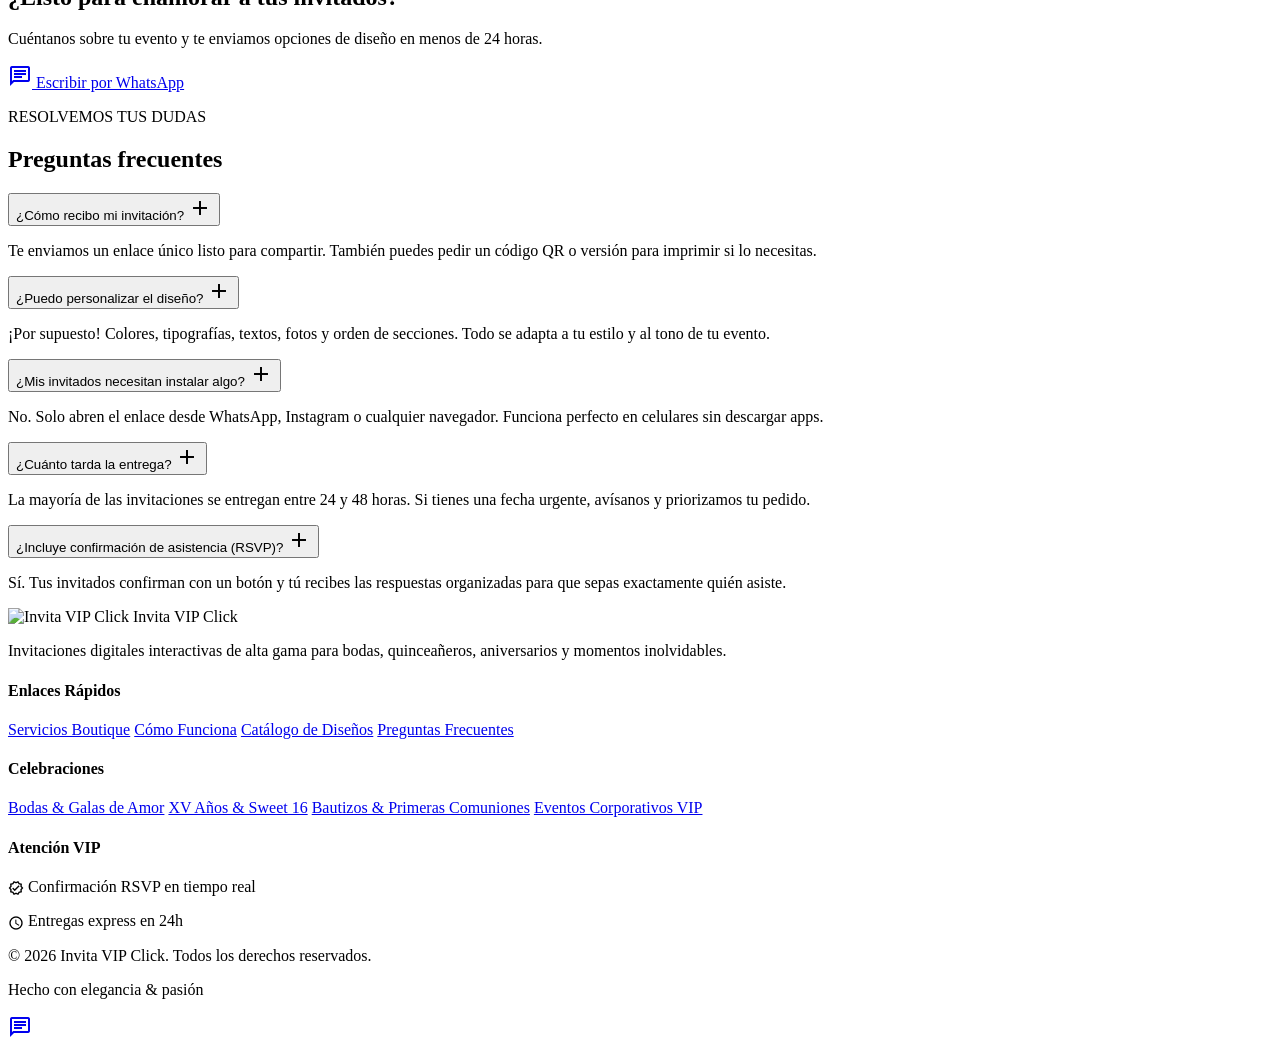
==== commit e6452ee8: "Add files via upload" ====
--- a/index.html
+++ b/index.html
@@ -1,748 +1,406 @@
-<!DOCTYPE html><html class="dark scroll-smooth" lang="es" style=""><head><meta charset="utf-8"><meta content="width=device-width, initial-scale=1.0, maximum-scale=1.0, user-scalable=no" name="viewport"><link href="https://fonts.googleapis.com/css2?family=Material+Symbols+Outlined:opsz,wght,FILL,GRAD@24,400,0,0" rel="stylesheet">
-<link href="https://fonts.googleapis.com/css2?family=Material+Symbols+Outlined:wght,FILL@100..700,0..1&amp;display=swap" rel="stylesheet">
-<link href="https://fonts.googleapis.com/css2?family=playfairDisplay:wght@100..900&amp;family=plusJakartaSans:wght@100..900&amp;display=swap" rel="stylesheet"><style>@layer base {
-  html {
-    height: auto;
-    min-height: 100%;
-    overflow-x: hidden;
-    overflow-y: auto !important;
-    scroll-behavior: smooth;
-    scrollbar-width: thin;
-    scrollbar-color: #d4af37 #070e1c;
-  }
-  body {
-    height: auto;
-    min-height: 100%;
-    overflow-x: hidden;
-    overflow-y: auto !important;
-    margin: 0;
-    padding: 0;
-  }
-  main > :first-child {
-    margin-top: 0 !important;
-  }
-  main > :last-child {
-    margin-bottom: 0 !important;
-  }
-}
-
-::-webkit-scrollbar {
-  width: 10px;
-  display: block !important;
-}
-::-webkit-scrollbar-track {
-  background: #070e1c;
-}
-::-webkit-scrollbar-thumb {
-  background: linear-gradient(180deg, #d4af37, #aa8222);
-  border-radius: 5px;
-  border: 2px solid #070e1c;
-}
-::-webkit-scrollbar-thumb:hover {
-  background: #fae29c;
-}</style><script src="https://cdn.tailwindcss.com?plugins=forms,container-queries"></script><script id="tailwind-config">tailwind.config = { darkMode: "class", theme: { extend: { "colors": { "gold-satin": "#D4AF37", "on-tertiary-container": "#5b4000", "surface-container-low": "#151b2a", "outline": "#99907c", "tertiary-fixed-dim": "#e9c176", "surface-variant": "#2e3544", "primary-fixed": "#ffe088", "background": "#0c1321", "on-primary-container": "#554300", "tertiary-fixed": "#ffdea5", "on-primary-fixed": "#241a00", "tertiary": "#f1c97d", "surface-dim": "#0c1321", "border-gold-accent": "rgba(212, 175, 55, 0.3)", "on-error-container": "#ffdad6", "velvet-navy": "#0B1220", "surface-container": "#19202e", "secondary": "#adc6ff", "gold-subtle": "rgba(212, 175, 55, 0.12)", "on-error": "#690005", "on-tertiary-fixed": "#261900", "tertiary-container": "#d3ad65", "border-glass-light": "rgba(255, 255, 255, 0.08)", "champagne-light": "#FDFBF7", "ivory-surface": "#F6F1EA", "error": "#ffb4ab", "primary-container": "#d4af37", "error-container": "#93000a", "surface-container-highest": "#2e3544", "gold-hover": "#E5C158", "on-surface-variant": "#d0c5af", "primary": "#f2ca50", "secondary-container": "#0566d9", "surface-container-lowest": "#070e1c", "deep-midnight": "#060A12", "surface-tint": "#e9c349", "on-secondary": "#002e6a", "on-secondary-fixed-variant": "#004395", "secondary-fixed": "#d8e2ff", "on-tertiary-fixed-variant": "#5d4201", "outline-variant": "#4d4635", "on-surface": "#dce2f6", "secondary-fixed-dim": "#adc6ff", "inverse-primary": "#735c00", "whatsapp-emerald": "#25D366", "surface-bright": "#323949", "surface-container-high": "#232a39", "on-secondary-container": "#e6ecff", "inverse-on-surface": "#2a3040", "primary-fixed-dim": "#e9c349", "inverse-surface": "#dce2f6", "surface": "#0c1321", "on-primary": "#3c2f00", "on-primary-fixed-variant": "#574500", "on-secondary-fixed": "#001a42", "on-tertiary": "#412d00", "on-background": "#dce2f6" }, "borderRadius": { "DEFAULT": "0.25rem", "lg": "0.5rem", "xl": "0.75rem", "full": "9999px" }, "spacing": { "space-2xl": "3rem", "space-3xl": "4.5rem", "gutter-mobile": "1rem", "space-xl": "2rem", "space-sm": "0.75rem", "space-lg": "1.5rem", "gutter-desktop": "2rem", "space-2xs": "0.25rem", "space-4xl": "6rem", "space-xs": "0.5rem", "space-md": "1rem", "max-width-content": "1200px" }, "fontFamily": { "body-sm": ["plusJakartaSans"], "display-lg": ["playfairDisplay"], "title-md": ["plusJakartaSans"], "label-md": ["plusJakartaSans"], "headline-sm": ["playfairDisplay"], "label-caps": ["plusJakartaSans"], "headline-lg-mobile": ["playfairDisplay"], "body-lg": ["plusJakartaSans"], "display-lg-mobile": ["playfairDisplay"], "headline-md": ["playfairDisplay"], "body-md": ["plusJakartaSans"], "headline-lg": ["playfairDisplay"] }, "fontSize": { "body-sm": ["13px", { "lineHeight": "20px", "fontWeight": "400" }], "display-lg": ["56px", { "lineHeight": "64px", "letterSpacing": "-0.02em", "fontWeight": "700" }], "title-md": ["18px", { "lineHeight": "26px", "letterSpacing": "0.01em", "fontWeight": "600" }], "label-md": ["14px", { "lineHeight": "20px", "fontWeight": "600" }], "headline-sm": ["22px", { "lineHeight": "30px", "fontWeight": "600" }], "label-caps": ["11px", { "lineHeight": "16px", "letterSpacing": "0.12em", "fontWeight": "700" }], "headline-lg-mobile": ["28px", { "lineHeight": "36px", "letterSpacing": "0em", "fontWeight": "600" }], "body-lg": ["18px", { "lineHeight": "28px", "fontWeight": "400" }], "display-lg-mobile": ["36px", { "lineHeight": "44px", "letterSpacing": "-0.01em", "fontWeight": "700" }], "headline-md": ["30px", { "lineHeight": "38px", "fontWeight": "600" }], "body-md": ["15px", { "lineHeight": "24px", "fontWeight": "400" }], "headline-lg": ["40px", { "lineHeight": "48px", "letterSpacing": "-0.015em", "fontWeight": "600" }] } } } };</script><link href="https://lh3.googleusercontent.com/aida-public/[base64]" rel="icon" type="image/png"><link href="https://lh3.googleusercontent.com/aida-public/[base64]" rel="apple-touch-icon"><meta content="https://invitavipclick.netlify.app/" property="og:url"><meta content="website" property="og:type"><meta content="Invita VIP Click" property="og:title"><meta content="Invitaciones digitales elegantes que enamoran a primera vista." property="og:description"><meta content="https://lh3.googleusercontent.com/aida-public/[base64]" property="og:image"><meta content="summary_large_image" name="twitter:card"><meta content="Invita VIP Click" name="twitter:title"><meta content="Invitaciones digitales elegantes que enamoran a primera vista." name="twitter:description"><meta content="https://lh3.googleusercontent.com/aida-public/[base64]" name="twitter:image"><link href="https://fonts.googleapis.com/css2?family=Playfair+Display:ital,wght@0,400;0,600;0,700;0,800;1,400;1,600&amp;display=swap" rel="stylesheet" class=""></head><body class="bg-background font-body-md text-body-md text-on-background antialiased selection:bg-gold-satin selection:text-velvet-navy overflow-x-hidden">
-<!-- HEADER & RESPONSIVE NAV -->
-<header class="fixed top-0 left-0 right-0 w-full z-50 bg-velvet-navy/90 backdrop-blur-xl border-b border-white/5 shadow-[0_4px_20px_rgba(0,0,0,0.45)] transition-all">
-<div class="h-16 sm:h-20 max-w-[1200px] mx-auto px-4 sm:px-6 lg:px-8 flex items-center justify-between gap-2 sm:gap-4">
-<a class="flex items-center gap-2 sm:gap-space-xs shrink-0 group py-1" data-path="inicio" href="#">
-<img alt="Invita VIP Click Logo" class="w-9 h-9 sm:w-12 sm:h-12 rounded-full object-cover shadow-lg border border-gold-accent group-hover:scale-105 transition-transform duration-300" src="https://lh3.googleusercontent.com/aida/[base64]">
-<span class="font-headline-sm text-lg sm:text-xl md:text-headline-sm text-champagne-light tracking-wide font-bold">Invita <span class="text-primary">VIP</span> Click</span>
-</a>
-<!-- Desktop Navigation Links (Large Screens) -->
-<nav class="hidden lg:flex items-center gap-6 xl:gap-8" data-active-classes="text-primary font-bold">
-<a class="font-label-md text-label-md text-on-surface-variant hover:text-primary transition-colors" data-path="servicios" href="#servicios">Servicios</a>
-<a class="font-label-md text-label-md text-on-surface-variant hover:text-primary transition-colors" data-path="como-funciona" href="#como-funciona">Cómo funciona</a>
-<a class="font-label-md text-label-md text-on-surface-variant hover:text-primary transition-colors" data-path="disenos" href="#disenos">Diseños</a>
-<a class="font-label-md text-label-md text-on-surface-variant hover:text-primary transition-colors" data-path="faq" href="#faq">FAQ</a>
-<a class="font-label-md text-label-md text-on-surface-variant hover:text-primary transition-colors" data-path="contacto" href="#contacto">Contacto</a>
-</nav>
-<!-- Desktop Actions (lg+) -->
-<div class="hidden lg:flex items-center gap-space-sm shrink-0">
-<a class="inline-flex items-center justify-center px-space-md py-space-xs rounded-full font-label-md text-label-md text-champagne-light hover:bg-gold-subtle hover:text-primary transition-all duration-200" href="#disenos">Ver Diseños</a>
-<a class="inline-flex items-center gap-1.5 px-space-md py-space-xs rounded-full bg-whatsapp-emerald text-champagne-light font-label-md text-label-md hover:brightness-110 shadow-[0_4px_16px_rgba(37,211,102,0.25)] transition-all" href="https://wa.me/523121076890?text=Hola%2C%20quiero%20informaci%C3%B3n%20sobre%20invitaciones%20digitales" rel="noopener noreferrer" target="_blank">
-<span class="material-symbols-outlined text-[18px]">chat</span>
-<span class="">Pedir por WhatsApp</span>
-</a>
-</div>
-<!-- Mobile & Tablet Actions (Hamburguesa + Compact WhatsApp CTA) -->
-<div class="flex items-center gap-2 lg:hidden shrink-0">
-<a class="inline-flex items-center gap-1 px-3 py-1.5 rounded-full bg-whatsapp-emerald text-champagne-light text-xs font-semibold shadow-md hover:brightness-110 transition-all sm:px-4 sm:py-2 sm:text-sm" href="https://wa.me/523121076890?text=Hola%2C%20quiero%20informaci%C3%B3n%20sobre%20invitaciones%20digitales" rel="noopener noreferrer" target="_blank">
-<span class="material-symbols-outlined text-[16px]">chat</span>
-<span class="hidden xs:inline">WhatsApp</span>
-</a>
-<button aria-controls="mobile-menu" aria-expanded="false" aria-label="Abrir menú de navegación" class="p-2 sm:p-2.5 rounded-xl bg-surface-container-high border border-gold-accent/40 text-primary hover:text-champagne-light hover:bg-surface-container-highest transition-colors focus:outline-none focus:ring-2 focus:ring-primary/50" id="menu-toggle-btn" type="button">
-<svg class="w-6 h-6 fill-none stroke-current stroke-[2.2] stroke-linecap-round stroke-linejoin-round" viewBox="0 0 24 24">
-<line x1="3" x2="21" y1="6" y2="6"></line>
-<line x1="3" x2="21" y1="12" y2="12"></line>
-<line x1="7" x2="21" y1="18" y2="18"></line>
-</svg>
-</button>
-</div>
-</div>
-</header>
-<!-- MOBILE DRAWER MENU & BACKDROP -->
-<div aria-hidden="true" class="fixed inset-0 bg-deep-midnight/80 backdrop-blur-sm z-50 opacity-0 pointer-events-none transition-opacity duration-300 lg:hidden" id="menu-backdrop"></div>
-<aside aria-label="Menú móvil" class="fixed top-0 right-0 bottom-0 w-[82vw] max-w-[340px] z-50 bg-[#0c1321] border-l border-gold-accent/30 shadow-2xl flex flex-col justify-between p-5 sm:p-6 translate-x-full transition-transform duration-300 ease-in-out lg:hidden overflow-y-auto" id="mobile-menu">
-<div>
-<!-- Drawer Top bar -->
-<div class="flex items-center justify-between pb-5 border-b border-white/10">
-<div class="flex items-center gap-2">
-<img alt="Invita VIP Click Logo" class="w-8 h-8 rounded-full border border-gold-accent object-cover" src="https://lh3.googleusercontent.com/aida/[base64]">
-<span class="font-headline-sm text-base text-champagne-light font-bold">Invita <span class="text-primary">VIP</span></span>
-</div>
-<button aria-label="Cerrar menú" class="p-2 rounded-full text-on-surface-variant hover:text-champagne-light hover:bg-surface-container-high focus:outline-none" id="menu-close-btn" type="button">
-<span class="material-symbols-outlined text-[24px]">close</span>
-</button>
-</div>
-<!-- Mobile Nav Links -->
-<nav class="flex flex-col space-y-1.5 pt-5">
-<a class="mobile-nav-link flex items-center justify-between px-3.5 py-3 rounded-xl text-base font-semibold text-champagne-light hover:bg-surface-container-high hover:text-primary transition-colors" href="#servicios">
-<span class="">Servicios</span>
-<span class="material-symbols-outlined text-primary text-[18px]">chevron_right</span>
-</a>
-<a class="mobile-nav-link flex items-center justify-between px-3.5 py-3 rounded-xl text-base font-semibold text-champagne-light hover:bg-surface-container-high hover:text-primary transition-colors" href="#como-funciona">
-<span class="">Cómo funciona</span>
-<span class="material-symbols-outlined text-primary text-[18px]">chevron_right</span>
-</a>
-<a class="mobile-nav-link flex items-center justify-between px-3.5 py-3 rounded-xl text-base font-semibold text-champagne-light hover:bg-surface-container-high hover:text-primary transition-colors" href="#disenos">
-<span class="">Catálogo de Diseños</span>
-<span class="material-symbols-outlined text-primary text-[18px]">chevron_right</span>
-</a>
-<a class="mobile-nav-link flex items-center justify-between px-3.5 py-3 rounded-xl text-base font-semibold text-champagne-light hover:bg-surface-container-high hover:text-primary transition-colors" href="#faq">
-<span class="">Preguntas Frecuentes</span>
-<span class="material-symbols-outlined text-primary text-[18px]">chevron_right</span>
-</a>
-<a class="mobile-nav-link flex items-center justify-between px-3.5 py-3 rounded-xl text-base font-semibold text-champagne-light hover:bg-surface-container-high hover:text-primary transition-colors" href="#contacto">
-<span class="">Contacto</span>
-<span class="material-symbols-outlined text-primary text-[18px]">chevron_right</span>
-</a>
-</nav>
-</div>
-<!-- Drawer Footer CTAs -->
-<div class="pt-6 border-t border-white/10 space-y-3">
-<a class="mobile-nav-link w-full flex items-center justify-center gap-2 py-3 rounded-full bg-gold-satin text-velvet-navy font-label-md text-sm font-bold shadow-md hover:bg-gold-hover transition-colors" href="#disenos">
-<span class="material-symbols-outlined text-[18px]">auto_awesome</span>
-<span class="">Ver Diseños</span>
-</a>
-<a class="w-full flex items-center justify-center gap-2 py-3 rounded-full bg-whatsapp-emerald text-champagne-light font-label-md text-sm font-bold shadow-lg hover:brightness-110 transition-all" href="https://wa.me/523121076890?text=Hola%2C%20quiero%20informaci%C3%B3n%20sobre%20invitaciones%20digitales" rel="noopener noreferrer" target="_blank">
-<span class="material-symbols-outlined text-[20px]">chat</span>
-<span class="">Pedir por WhatsApp</span>
-</a>
-<p class="text-[11px] text-center text-on-surface-variant pt-2">Respuesta promedio en menos de 15 minutos</p>
-</div>
-</aside>
-<main class="w-full pt-16 sm:pt-20 bg-background overflow-x-hidden">
-<div class="flex flex-col w-full">
-<!-- HERO SECTION -->
-<section class="relative w-full overflow-hidden pb-12 sm:pb-space-3xl lg:pb-space-4xl">
-<!-- Ambient gold and midnight subtle glow gradients -->
-<div class="absolute -top-32 left-1/2 -translate-x-1/2 w-[340px] sm:w-[600px] lg:w-[700px] h-[340px] sm:h-[500px] bg-primary/10 rounded-full blur-[100px] sm:blur-[140px] pointer-events-none -z-10"></div>
-<div class="absolute top-1/3 -right-24 w-[280px] sm:w-[400px] h-[280px] sm:h-[400px] bg-secondary-container/15 rounded-full blur-[90px] sm:blur-[120px] pointer-events-none -z-10"></div>
-<div class="max-w-[1200px] mx-auto px-4 sm:px-6 lg:px-8 pt-6 sm:pt-space-lg lg:pt-space-2xl">
-<div class="grid grid-cols-1 lg:grid-cols-12 gap-8 lg:gap-space-xl items-center">
-<!-- Hero Left Column: Narrative & Action -->
-<div class="lg:col-span-7 flex flex-col items-center lg:items-start text-center lg:text-left space-y-4 sm:space-y-space-md">
-<!-- Premium Pill Badge -->
-<div class="inline-flex items-center gap-1.5 sm:gap-space-xs px-3.5 sm:px-space-md py-1 sm:py-space-2xs rounded-full bg-surface-container-high border border-gold-accent/30 shadow-sm">
-<span class="text-primary text-xs sm:text-sm animate-pulse">✦</span>
-<span class="font-label-caps text-[10px] sm:text-label-caps uppercase tracking-wider text-primary font-bold">Invitaciones digitales premium</span>
-</div>
-<!-- Main Serif Headline -->
-<h1 class="font-display-lg text-3xl sm:text-4xl md:text-5xl lg:text-display-lg leading-[1.15] sm:leading-tight text-champagne-light tracking-tight max-w-2xl" style="font-size: clamp(2rem, 5vw, 3.5rem); line-height: 1.15; letter-spacing: -0.02em; font-family: &quot;Playfair Display&quot;, Georgia, serif !important;">
-          Invitaciones digitales que <span class="italic text-primary font-normal">enamoran</span> a primera vista
-        </h1>
-<!-- Body Copy -->
-<p class="font-body-lg text-sm sm:text-base md:text-body-lg text-on-surface-variant max-w-xl">
-          Diseños elegantes para bodas, XV años, cumpleaños, bautizos y más. Tú celebras, nosotros creamos la invitación perfecta.
-        </p>
-<!-- CTAs -->
-<div class="flex flex-col sm:flex-row items-stretch sm:items-center gap-3 pt-2 w-full sm:w-auto">
-<a class="inline-flex items-center justify-center px-6 sm:px-space-xl py-3 rounded-full bg-gold-satin text-velvet-navy font-label-md text-sm sm:text-label-md font-bold shadow-lg hover:bg-gold-hover hover:scale-[1.02] transition-all duration-200" href="#disenos">Ver Diseños</a>
-<a class="inline-flex items-center justify-center gap-2 px-6 sm:px-space-xl py-3 rounded-full bg-whatsapp-emerald text-champagne-light font-label-md text-sm sm:text-label-md font-bold shadow-lg hover:brightness-110 hover:scale-[1.02] transition-all duration-200" href="https://wa.me/523121076890?text=Hola%2C%20quiero%20informaci%C3%B3n%20sobre%20invitaciones%20digitales" rel="noopener noreferrer" target="_blank">
-<span class="material-symbols-outlined text-[18px]">chat</span>
-<span class="">Pedir por WhatsApp</span>
-</a>
-<a class="inline-flex items-center justify-center px-5 py-3 rounded-full bg-surface-container hover:bg-surface-container-high text-champagne-light font-label-md text-sm sm:text-label-md shadow-sm transition-all duration-200" href="#como-funciona">Cómo funciona</a>
-</div>
-<!-- Proof Metrics Bar -->
-<div class="grid grid-cols-3 gap-2 sm:gap-space-sm md:gap-space-md pt-4 sm:pt-space-lg w-full max-w-xl">
-<div class="p-2.5 sm:p-space-sm rounded-xl bg-surface-container-low border border-white/5 shadow-sm flex flex-col items-center sm:items-start text-center sm:text-left">
-<span class="font-title-md text-base sm:text-title-md text-primary font-bold">+2,400</span>
-<span class="font-body-sm text-[11px] sm:text-body-sm text-on-surface-variant leading-tight">Invitaciones entregadas</span>
-</div>
-<div class="p-2.5 sm:p-space-sm rounded-xl bg-surface-container-low border border-white/5 shadow-sm flex flex-col items-center sm:items-start text-center sm:text-left">
-<span class="font-title-md text-base sm:text-title-md text-primary font-bold">4.9 ★</span>
-<span class="font-body-sm text-[11px] sm:text-body-sm text-on-surface-variant leading-tight">Valoración clientes</span>
-</div>
-<div class="p-2.5 sm:p-space-sm rounded-xl bg-surface-container-low border border-white/5 shadow-sm flex flex-col items-center sm:items-start text-center sm:text-left">
-<span class="font-title-md text-base sm:text-title-md text-primary font-bold">24-48h</span>
-<span class="font-body-sm text-[11px] sm:text-body-sm text-on-surface-variant leading-tight">Tiempo de entrega</span>
-</div>
-</div>
-</div>
-<!-- Hero Right Column: Ultra-Chic Interactive Mobile Device Mockup -->
-<div class="lg:col-span-5 flex justify-center lg:justify-end relative mt-6 lg:mt-0">
-<div class="absolute -top-6 left-1/2 -translate-x-1/2 w-[280px] sm:w-[380px] h-[360px] sm:h-[480px] bg-primary/20 rounded-full blur-[90px] sm:blur-[120px] pointer-events-none -z-10 animate-pulse"></div>
-<div class="absolute -bottom-4 -right-4 w-32 sm:w-48 h-32 sm:h-48 rounded-full bg-gold-satin/15 blur-2xl pointer-events-none"></div>
-<div class="relative group flex items-center justify-center max-w-full">
-<div class="relative w-[260px] xs:w-[280px] sm:w-[320px] lg:max-w-[360px] filter drop-shadow-2xl hover:scale-105 transition-all duration-500">
-<img alt="Invitación Digital VIP Sofía Elizabeth XV Años" class="w-full h-auto object-contain filter drop-shadow" src="https://lh3.googleusercontent.com/aida-public/[base64]">
-<div class="absolute -bottom-3 left-1/2 -translate-x-1/2 px-3.5 sm:px-space-md py-1.5 rounded-full bg-surface-container-high/95 border border-gold-accent backdrop-blur-md shadow-xl flex items-center gap-2 text-champagne-light whitespace-nowrap">
-<span class="w-2.5 h-2.5 rounded-full bg-whatsapp-emerald animate-ping"></span>
-<span class="font-label-caps text-[10px] sm:text-[11px] text-primary uppercase tracking-widest font-bold">Demo Interactiva XV Años</span>
-</div>
-</div>
-</div>
-</div>
-</div>
-</div>
-</section>
-<!-- VALUE PROPOSITION BANNER -->
-<section class="w-full py-8 sm:py-space-2xl bg-surface-container-lowest relative overflow-hidden">
-<div class="max-w-[1200px] mx-auto px-4 sm:px-6 lg:px-8">
-<div class="relative rounded-2xl sm:rounded-3xl overflow-hidden bg-surface-container p-6 sm:p-space-xl lg:p-space-3xl shadow-xl border border-white/5">
-<!-- Ambient image overlay with dark gradient -->
-<div class="absolute inset-0 bg-cover bg-center opacity-25" data-alt="Sophisticated grand ballroom festive wedding event dinner setup with chandeliers, candlelit tables, elegant crystal glassware, dark velvet ambiance and festive champagne glasses" style="background-image: url(&quot;https://lh3.googleusercontent.com/aida-public/[base64]&quot;);"></div>
-<div class="absolute inset-0 bg-gradient-to-r from-velvet-navy via-velvet-navy/95 to-velvet-navy/60"></div>
-<div class="relative z-10 max-w-2xl space-y-3 sm:space-y-space-md">
-<span class="font-label-caps text-[11px] uppercase tracking-widest text-primary font-bold">Experiencia Inolvidable</span>
-<h2 class="font-headline-lg text-2xl sm:text-headline-lg-mobile lg:text-headline-lg text-champagne-light font-bold">
-          Tu evento merece una invitación a tu altura
-        </h2>
-<p class="font-body-lg text-sm sm:text-base md:text-body-lg text-on-surface-variant">
-          Olvida los PDFs aburridos y los mensajes de texto. Con una invitación digital tus invitados reciben un enlace elegante, con countdown, galería, confirmación de asistencia y todo lo que necesitan saber — directo en su WhatsApp.
-        </p>
-<div class="pt-2">
-<a class="inline-flex items-center gap-2 px-6 sm:px-space-xl py-3 rounded-full bg-gold-satin text-velvet-navy font-label-md text-sm sm:text-label-md font-bold shadow-lg hover:bg-gold-hover hover:scale-105 transition-all duration-200" href="https://wa.me/523121076890?text=Hola%2C%20quiero%20informaci%C3%B3n%20sobre%20invitaciones%20digitales" rel="noopener noreferrer" target="_blank">
-<span class="">Quiero mi invitación</span>
-<span class="material-symbols-outlined text-[18px]">arrow_forward</span>
-</a>
-</div>
-</div>
-</div>
-</div>
-</section>
-<!-- EN 3 SIMPLES PASOS -->
-<section class="w-full py-12 sm:py-space-3xl lg:py-space-4xl" id="como-funciona">
-<div class="max-w-[1200px] mx-auto px-4 sm:px-6 lg:px-8">
-<div class="text-center max-w-xl mx-auto space-y-2 mb-8 sm:mb-space-2xl">
-<span class="font-label-caps text-xs uppercase tracking-widest text-primary font-bold">PROCESO SIMPLE</span>
-<h2 class="font-headline-lg text-2xl sm:text-headline-lg-mobile lg:text-headline-lg text-champagne-light font-bold">
-        En 3 simples pasos
-      </h2>
-<p class="font-body-md text-sm sm:text-body-md text-on-surface-variant">
-        Sin complicaciones. Tú eliges, nosotros diseñamos y entregamos lista para compartir.
-      </p>
-</div>
-<!-- Responsive Step Cards -->
-<div class="grid grid-cols-1 md:grid-cols-3 gap-4 sm:gap-6 lg:gap-space-lg relative">
-<!-- Step 1 -->
-<div class="p-5 sm:p-space-xl rounded-2xl bg-surface-container border border-white/5 flex flex-col space-y-3 shadow-md hover:translate-y-[-4px] transition-transform duration-300">
-<div class="w-11 h-11 sm:w-12 sm:h-12 rounded-full bg-primary flex items-center justify-center font-title-md text-base sm:text-title-md font-bold text-on-primary shadow-sm">
-          1
-        </div>
-<h3 class="font-headline-sm text-lg sm:text-headline-sm text-champagne-light font-bold">
-          Elige tu diseño
-        </h3>
-<p class="font-body-md text-sm sm:text-body-md text-on-surface-variant">
-          Explora nuestras plantillas por tipo de evento o pídenos un diseño 100% personalizado.
-        </p>
-</div>
-<!-- Step 2 -->
-<div class="p-5 sm:p-space-xl rounded-2xl bg-surface-container border border-white/5 flex flex-col space-y-3 shadow-md hover:translate-y-[-4px] transition-transform duration-300">
-<div class="w-11 h-11 sm:w-12 sm:h-12 rounded-full bg-primary flex items-center justify-center font-title-md text-base sm:text-title-md font-bold text-on-primary shadow-sm">
-          2
-        </div>
-<h3 class="font-headline-sm text-lg sm:text-headline-sm text-champagne-light font-bold">
-          Cuéntanos los detalles
-        </h3>
-<p class="font-body-md text-sm sm:text-body-md text-on-surface-variant">
-          Fecha, lugar, temática y cualquier texto especial. Nosotros nos encargamos del resto.
-        </p>
-</div>
-<!-- Step 3 -->
-<div class="p-5 sm:p-space-xl rounded-2xl bg-surface-container border border-white/5 flex flex-col space-y-3 shadow-md hover:translate-y-[-4px] transition-transform duration-300">
-<div class="w-11 h-11 sm:w-12 sm:h-12 rounded-full bg-primary flex items-center justify-center font-title-md text-base sm:text-title-md font-bold text-on-primary shadow-sm">
-          3
-        </div>
-<h3 class="font-headline-sm text-lg sm:text-headline-sm text-champagne-light font-bold">
-          Recibe tu enlace
-        </h3>
-<p class="font-body-md text-sm sm:text-body-md text-on-surface-variant">
-          Te entregamos una invitación lista para compartir por WhatsApp, redes o correo.
-        </p>
-</div>
-</div>
-</div>
-</section>
-<!-- DISEÑOS PARA CADA OCASIÓN -->
-<section class="w-full py-10 sm:py-space-2xl lg:py-space-3xl bg-surface-container-lowest">
-<div class="max-w-[1200px] mx-auto px-4 sm:px-6 lg:px-8">
-<div class="text-center max-w-xl mx-auto space-y-2 mb-6 sm:mb-space-xl">
-<span class="font-label-caps text-xs uppercase tracking-widest text-primary font-bold">PARA CADA MOMENTO</span>
-<h2 class="font-headline-lg text-2xl sm:text-headline-lg-mobile lg:text-headline-lg text-champagne-light font-bold">
-        Diseños para cada ocasión
-      </h2>
-<p class="font-body-md text-sm sm:text-body-md text-on-surface-variant">
-        Sea cual sea tu celebración, tenemos el estilo perfecto para acompañarla.
-      </p>
-</div>
-<!-- Responsive Grid of Occasions -->
-<div class="grid grid-cols-2 xs:grid-cols-3 md:grid-cols-6 gap-3 sm:gap-space-md">
-<!-- Bodas -->
-<a class="group p-4 sm:p-space-lg rounded-2xl bg-surface-container hover:bg-surface-container-high border border-white/5 shadow-sm text-center flex flex-col items-center justify-center space-y-1.5 sm:space-y-space-xs transition-all duration-300 hover:scale-105" href="#disenos">
-<span class="text-2xl sm:text-3xl filter drop-shadow group-hover:scale-110 transition-transform">💍</span>
-<h3 class="font-title-md text-sm sm:text-title-md text-champagne-light group-hover:text-primary transition-colors font-semibold">Bodas</h3>
-</a>
-<!-- XV Años -->
-<a class="group p-4 sm:p-space-lg rounded-2xl bg-surface-container hover:bg-surface-container-high border border-white/5 shadow-sm text-center flex flex-col items-center justify-center space-y-1.5 sm:space-y-space-xs transition-all duration-300 hover:scale-105" href="#disenos">
-<span class="text-2xl sm:text-3xl filter drop-shadow group-hover:scale-110 transition-transform">🌸</span>
-<h3 class="font-title-md text-sm sm:text-title-md text-champagne-light group-hover:text-primary transition-colors font-semibold">XV Años</h3>
-</a>
-<!-- Cumpleaños -->
-<a class="group p-4 sm:p-space-lg rounded-2xl bg-surface-container hover:bg-surface-container-high border border-white/5 shadow-sm text-center flex flex-col items-center justify-center space-y-1.5 sm:space-y-space-xs transition-all duration-300 hover:scale-105" href="#disenos">
-<span class="text-2xl sm:text-3xl filter drop-shadow group-hover:scale-110 transition-transform">🎂</span>
-<h3 class="font-title-md text-sm sm:text-title-md text-champagne-light group-hover:text-primary transition-colors font-semibold">Cumpleaños</h3>
-</a>
-<!-- Bautizos -->
-<a class="group p-4 sm:p-space-lg rounded-2xl bg-surface-container hover:bg-surface-container-high border border-white/5 shadow-sm text-center flex flex-col items-center justify-center space-y-1.5 sm:space-y-space-xs transition-all duration-300 hover:scale-105" href="#disenos">
-<span class="text-2xl sm:text-3xl filter drop-shadow group-hover:scale-110 transition-transform">⛪</span>
-<h3 class="font-title-md text-sm sm:text-title-md text-champagne-light group-hover:text-primary transition-colors font-semibold">Bautizos</h3>
-</a>
-<!-- Baby Shower -->
-<a class="group p-4 sm:p-space-lg rounded-2xl bg-surface-container hover:bg-surface-container-high border border-white/5 shadow-sm text-center flex flex-col items-center justify-center space-y-1.5 sm:space-y-space-xs transition-all duration-300 hover:scale-105" href="#disenos">
-<span class="text-2xl sm:text-3xl filter drop-shadow group-hover:scale-110 transition-transform">🍼</span>
-<h3 class="font-title-md text-sm sm:text-title-md text-champagne-light group-hover:text-primary transition-colors font-semibold">Baby Shower</h3>
-</a>
-<!-- y más... -->
-<a class="group p-4 sm:p-space-lg rounded-2xl bg-surface-container hover:bg-surface-container-high border border-white/5 shadow-sm text-center flex flex-col items-center justify-center space-y-1.5 sm:space-y-space-xs transition-all duration-300 hover:scale-105" href="#disenos">
-<span class="text-2xl sm:text-3xl filter drop-shadow group-hover:scale-110 transition-transform">✨</span>
-<h3 class="font-title-md text-sm sm:text-title-md text-champagne-light group-hover:text-primary transition-colors font-semibold">y más...</h3>
-</a>
-</div>
-</div>
-</section>
-<!-- TODO LO QUE TU INVITACIÓN NECESITA -->
-<section class="w-full py-12 sm:py-space-3xl lg:py-space-4xl" id="servicios">
-<div class="max-w-[1200px] mx-auto px-4 sm:px-6 lg:px-8">
-<div class="text-center max-w-xl mx-auto space-y-2 mb-8 sm:mb-space-2xl">
-<span class="font-label-caps text-xs uppercase tracking-widest text-primary font-bold">TODO INCLUIDO</span>
-<h2 class="font-headline-lg text-2xl sm:text-headline-lg-mobile lg:text-headline-lg text-champagne-light font-bold">
-        Todo lo que tu invitación necesita
-      </h2>
-<p class="font-body-md text-sm sm:text-body-md text-on-surface-variant">
-        Funcionalidades pensadas para que tus invitados tengan la mejor experiencia.
-      </p>
-</div>
-<!-- Feature Grid: 1 col on mobile, 2 on tablet, 3 on desktop -->
-<div class="grid grid-cols-1 sm:grid-cols-2 lg:grid-cols-3 gap-4 sm:gap-6">
-<!-- Feature 1 -->
-<div class="p-5 sm:p-space-xl rounded-2xl bg-surface-container border border-white/5 shadow-md flex items-start gap-4">
-<div class="w-10 h-10 sm:w-12 sm:h-12 rounded-xl bg-surface-container-high border border-gold-accent/20 flex items-center justify-center shrink-0 text-xl sm:text-2xl">
-          ⏱️
-        </div>
-<div class="space-y-1">
-<h3 class="font-headline-sm text-base sm:text-headline-sm text-champagne-light font-bold">Cuenta regresiva</h3>
-<p class="font-body-md text-xs sm:text-body-md text-on-surface-variant">
-            Countdown al gran día para generar emoción desde el primer momento.
-          </p>
-</div>
-</div>
-<!-- Feature 2 -->
-<div class="p-5 sm:p-space-xl rounded-2xl bg-surface-container border border-white/5 shadow-md flex items-start gap-4">
-<div class="w-10 h-10 sm:w-12 sm:h-12 rounded-xl bg-surface-container-high border border-gold-accent/20 flex items-center justify-center shrink-0 text-xl sm:text-2xl">
-          🖼️
-        </div>
-<div class="space-y-1">
-<h3 class="font-headline-sm text-base sm:text-headline-sm text-champagne-light font-bold">Galería de fotos</h3>
-<p class="font-body-md text-xs sm:text-body-md text-on-surface-variant">
-            Muestra los momentos más especiales o el estilo de tu evento.
-          </p>
-</div>
-</div>
-<!-- Feature 3 -->
-<div class="p-5 sm:p-space-xl rounded-2xl bg-surface-container border border-white/5 shadow-md flex items-start gap-4">
-<div class="w-10 h-10 sm:w-12 sm:h-12 rounded-xl bg-surface-container-high border border-gold-accent/20 flex items-center justify-center shrink-0 text-xl sm:text-2xl">
-          ✅
-        </div>
-<div class="space-y-1">
-<h3 class="font-headline-sm text-base sm:text-headline-sm text-champagne-light font-bold">Confirmación RSVP</h3>
-<p class="font-body-md text-xs sm:text-body-md text-on-surface-variant">
-            Tus invitados confirman asistencia en un solo toque directo.
-          </p>
-</div>
-</div>
-<!-- Feature 4 -->
-<div class="p-5 sm:p-space-xl rounded-2xl bg-surface-container border border-white/5 shadow-md flex items-start gap-4">
-<div class="w-10 h-10 sm:w-12 sm:h-12 rounded-xl bg-surface-container-high border border-gold-accent/20 flex items-center justify-center shrink-0 text-xl sm:text-2xl">
-          📍
-        </div>
-<div class="space-y-1">
-<h3 class="font-headline-sm text-base sm:text-headline-sm text-champagne-light font-bold">Mapa del evento</h3>
-<p class="font-body-md text-xs sm:text-body-md text-on-surface-variant">
-            Ubicación exacta con enlace directo a Google Maps y Waze.
-          </p>
-</div>
-</div>
-<!-- Feature 5 -->
-<div class="p-5 sm:p-space-xl rounded-2xl bg-surface-container border border-white/5 shadow-md flex items-start gap-4">
-<div class="w-10 h-10 sm:w-12 sm:h-12 rounded-xl bg-surface-container-high border border-gold-accent/20 flex items-center justify-center shrink-0 text-xl sm:text-2xl">
-          📱
-        </div>
-<div class="space-y-1">
-<h3 class="font-headline-sm text-base sm:text-headline-sm text-champagne-light font-bold">Diseño mobile-first</h3>
-<p class="font-body-md text-xs sm:text-body-md text-on-surface-variant">
-            Se ve perfecto en cualquier celular sin tener que descargar apps.
-          </p>
-</div>
-</div>
-<!-- Feature 6 -->
-<div class="p-5 sm:p-space-xl rounded-2xl bg-surface-container border border-white/5 shadow-md flex items-start gap-4">
-<div class="w-10 h-10 sm:w-12 sm:h-12 rounded-xl bg-surface-container-high border border-gold-accent/20 flex items-center justify-center shrink-0 text-xl sm:text-2xl">
-          🔗
-        </div>
-<div class="space-y-1">
-<h3 class="font-headline-sm text-base sm:text-headline-sm text-champagne-light font-bold">Enlace WhatsApp</h3>
-<p class="font-body-md text-xs sm:text-body-md text-on-surface-variant">
-            Comparte con un solo clic. Simple, rápido y elegante.
-          </p>
-</div>
-</div>
-</div>
-</div>
-</section>
-<!-- PORTFOLIO / DISEÑOS -->
-<section class="w-full py-12 sm:py-space-3xl lg:py-space-4xl bg-surface-container-lowest" id="disenos">
-<div class="max-w-[1200px] mx-auto px-4 sm:px-6 lg:px-8">
-<div class="text-center max-w-xl mx-auto space-y-2 mb-8 sm:mb-space-2xl">
-<span class="font-label-caps text-xs uppercase tracking-widest text-primary font-bold">PORTFOLIO</span>
-<h2 class="font-headline-lg text-2xl sm:text-headline-lg-mobile lg:text-headline-lg text-champagne-light font-bold">
-        Diseño profesional, sin complicaciones
-      </h2>
-<p class="font-body-md text-sm sm:text-body-md text-on-surface-variant">
-        Somos especialistas en invitaciones digitales. Cada diseño se cuida al detalle para que refleje tu estilo.
-      </p>
-</div>
-<!-- Portfolio Cards Grid: 1 col on XS, 2 on SM/MD, 5 on LG -->
-<div class="grid grid-cols-1 xs:grid-cols-2 lg:grid-cols-5 gap-4 sm:gap-space-md">
-<!-- 1. Boda de Juan y Rosa -->
-<div class="group rounded-2xl overflow-hidden bg-surface-container border border-white/5 shadow-md flex flex-col transition-all duration-300 hover:shadow-xl hover:-translate-y-1">
-<div class="relative aspect-[4/5] overflow-hidden">
-<img class="w-full h-full object-cover group-hover:scale-105 transition-transform duration-500" data-alt="Bride and groom standing forehead to forehead in a luxurious candlelit chapel with velvet drapery, soft gold floral decorations, warm cinematic lighting" src="https://lh3.googleusercontent.com/aida-public/[base64]">
-<div class="absolute inset-0 bg-gradient-to-t from-velvet-navy via-transparent to-transparent"></div>
-<span class="absolute top-3 left-3 px-space-xs py-1 rounded-full bg-velvet-navy/85 backdrop-blur-md font-label-caps text-label-caps text-primary uppercase font-bold">Boda</span>
-</div>
-<div class="p-4 sm:p-space-md flex flex-col justify-between flex-1">
-<div class="mb-3 sm:mb-space-sm">
-<h3 class="font-title-md text-base sm:text-title-md text-champagne-light font-bold">Boda de Juan y Rosa</h3>
-<p class="font-body-sm text-xs sm:text-body-sm text-on-surface-variant">Estilo Romance Clásico</p>
-</div>
-<a class="w-full py-2.5 rounded-full bg-surface-container-high hover:bg-primary hover:text-velvet-navy text-champagne-light text-center font-label-md text-sm font-semibold transition-colors shadow-sm" href="https://invitavipclick.base44.app/i/boda-de-juan-y-rosa" rel="noopener noreferrer" target="_blank">
-            Ver demo
-          </a>
-</div>
-</div>
-<!-- 2. XV Años de Ximena -->
-<div class="group rounded-2xl overflow-hidden bg-surface-container border border-white/5 shadow-md flex flex-col transition-all duration-300 hover:shadow-xl hover:-translate-y-1">
-<div class="relative aspect-[4/5] overflow-hidden">
-<img class="w-full h-full object-cover group-hover:scale-105 transition-transform duration-500" data-alt="Stunning quinceanera in an ornate blush pink princess ballgown with tiara smiling gracefully next to vintage gold mirror and flowers in an opulent palace room" src="https://lh3.googleusercontent.com/aida-public/[base64]">
-<div class="absolute inset-0 bg-gradient-to-t from-velvet-navy via-transparent to-transparent"></div>
-<span class="absolute top-3 left-3 px-space-xs py-1 rounded-full bg-velvet-navy/85 backdrop-blur-md font-label-caps text-label-caps text-primary uppercase font-bold">XV Años</span>
-</div>
-<div class="p-4 sm:p-space-md flex flex-col justify-between flex-1">
-<div class="mb-3 sm:mb-space-sm">
-<h3 class="font-title-md text-base sm:text-title-md text-champagne-light font-bold">XV Años de Ximena</h3>
-<p class="font-body-sm text-xs sm:text-body-sm text-on-surface-variant">Estilo Real Princesa</p>
-</div>
-<a class="w-full py-2.5 rounded-full bg-surface-container-high hover:bg-primary hover:text-velvet-navy text-champagne-light text-center font-label-md text-sm font-semibold transition-colors shadow-sm" href="https://invitavipclick.base44.app/i/xv-anos-de-ximena" rel="noopener noreferrer" target="_blank">
-            Ver demo
-          </a>
-</div>
-</div>
-<!-- 3. Cumpleaños de Esther -->
-<div class="group rounded-2xl overflow-hidden bg-surface-container border border-white/5 shadow-md flex flex-col transition-all duration-300 hover:shadow-xl hover:-translate-y-1">
-<div class="relative aspect-[4/5] overflow-hidden">
-<img class="w-full h-full object-cover group-hover:scale-105 transition-transform duration-500" data-alt="Joyful woman celebrating her birthday party holding a lit cake with celebratory balloons, sparkling confetti, warm festive party lights and elegant party dress" src="https://lh3.googleusercontent.com/aida-public/[base64]">
-<div class="absolute inset-0 bg-gradient-to-t from-velvet-navy via-transparent to-transparent"></div>
-<span class="absolute top-3 left-3 px-space-xs py-1 rounded-full bg-velvet-navy/85 backdrop-blur-md font-label-caps text-label-caps text-primary uppercase font-bold">Cumpleaños</span>
-</div>
-<div class="p-4 sm:p-space-md flex flex-col justify-between flex-1">
-<div class="mb-3 sm:mb-space-sm">
-<h3 class="font-title-md text-base sm:text-title-md text-champagne-light font-bold">Cumpleaños de Esther</h3>
-<p class="font-body-sm text-xs sm:text-body-sm text-on-surface-variant">Estilo Fiesta Chic</p>
-</div>
-<a class="w-full py-2.5 rounded-full bg-surface-container-high hover:bg-primary hover:text-velvet-navy text-champagne-light text-center font-label-md text-sm font-semibold transition-colors shadow-sm" href="https://invitavipclick.base44.app/i/cumpleanos-de-esther" rel="noopener noreferrer" target="_blank">
-            Ver demo
-          </a>
-</div>
-</div>
-<!-- 4. Bautizo de Julián -->
-<div class="group rounded-2xl overflow-hidden bg-surface-container border border-white/5 shadow-md flex flex-col transition-all duration-300 hover:shadow-xl hover:-translate-y-1">
-<div class="relative aspect-[4/5] overflow-hidden">
-<img class="w-full h-full object-cover group-hover:scale-105 transition-transform duration-500" data-alt="Serene newborn baby wrapped in pristine soft white woven swaddle blanket peacefully sleeping in warm natural light with subtle gold cross accent" src="https://lh3.googleusercontent.com/aida-public/[base64]">
-<div class="absolute inset-0 bg-gradient-to-t from-velvet-navy via-transparent to-transparent"></div>
-<span class="absolute top-3 left-3 px-space-xs py-1 rounded-full bg-velvet-navy/85 backdrop-blur-md font-label-caps text-label-caps text-primary uppercase font-bold">Bautizo</span>
-</div>
-<div class="p-4 sm:p-space-md flex flex-col justify-between flex-1">
-<div class="mb-3 sm:mb-space-sm">
-<h3 class="font-title-md text-base sm:text-title-md text-champagne-light font-bold">Bautizo de Julián</h3>
-<p class="font-body-sm text-xs sm:text-body-sm text-on-surface-variant">Estilo Pureza Celestial</p>
-</div>
-<a class="w-full py-2.5 rounded-full bg-surface-container-high hover:bg-primary hover:text-velvet-navy text-champagne-light text-center font-label-md text-sm font-semibold transition-colors shadow-sm" href="https://invitavipclick.base44.app/i/bautizo-de-julian" rel="noopener noreferrer" target="_blank">
-            Ver demo
-          </a>
-</div>
-</div>
-<!-- 5. Baby Shower de Paty -->
-<div class="group rounded-2xl overflow-hidden bg-surface-container border border-white/5 shadow-md flex flex-col transition-all duration-300 hover:shadow-xl hover:-translate-y-1">
-<div class="relative aspect-[4/5] overflow-hidden">
-<img class="w-full h-full object-cover group-hover:scale-105 transition-transform duration-500" data-alt="Expecting mother gently cradling her baby bump adorned with delicate handmade floral pink ribbon booties in soft organic daylight" src="https://lh3.googleusercontent.com/aida-public/[base64]">
-<div class="absolute inset-0 bg-gradient-to-t from-velvet-navy via-transparent to-transparent"></div>
-<span class="absolute top-3 left-3 px-space-xs py-1 rounded-full bg-velvet-navy/85 backdrop-blur-md font-label-caps text-label-caps text-primary uppercase font-bold">Baby Shower</span>
-</div>
-<div class="p-4 sm:p-space-md flex flex-col justify-between flex-1">
-<div class="mb-3 sm:mb-space-sm">
-<h3 class="font-title-md text-base sm:text-title-md text-champagne-light font-bold">Baby Shower de Paty</h3>
-<p class="font-body-sm text-xs sm:text-body-sm text-on-surface-variant">Estilo Dulce Espera</p>
-</div>
-<a class="w-full py-2.5 rounded-full bg-surface-container-high hover:bg-primary hover:text-velvet-navy text-champagne-light text-center font-label-md text-sm font-semibold transition-colors shadow-sm" href="https://invitavipclick.base44.app/i/baby-shower-de-paty" rel="noopener noreferrer" target="_blank">
-            Ver demo
-          </a>
-</div>
-</div>
-</div>
-<!-- Action Button Centered -->
-<div class="text-center pt-8 sm:pt-space-2xl">
-<a class="inline-flex items-center justify-center gap-2 w-full xs:w-auto px-6 sm:px-space-2xl py-3.5 rounded-full bg-gold-satin text-velvet-navy font-label-md text-sm sm:text-label-md font-bold shadow-lg hover:bg-gold-hover hover:scale-105 transition-all" href="https://wa.me/523121076890?text=Hola%2C%20quiero%20informaci%C3%B3n%20sobre%20invitaciones%20digitales" rel="noopener noreferrer" target="_blank">
-<span class="material-symbols-outlined text-[20px]">palette</span>
-<span class="">Solicitar diseño personalizado</span>
-</a>
-</div>
-</div>
-</section>
-<!-- BANNER DE CONVERSIÓN WHATSAPP -->
-<section class="w-full py-10 sm:py-space-3xl relative overflow-hidden bg-velvet-navy" id="contacto">
-<div class="max-w-[1200px] mx-auto px-4 sm:px-6 lg:px-8">
-<div class="relative rounded-2xl sm:rounded-3xl overflow-hidden p-6 sm:p-space-2xl lg:p-space-3xl text-center flex flex-col items-center justify-center space-y-3 sm:space-y-space-md shadow-2xl bg-surface-container-high border border-gold-accent/20">
-<!-- Background subtle picture -->
-<div class="absolute inset-0 w-full h-full bg-cover bg-center opacity-25 pointer-events-none" style="background-image: url(&quot;https://lh3.googleusercontent.com/aida-public/[base64]&quot;);"></div>
-<div class="absolute inset-0 w-full h-full pointer-events-none bg-gradient-to-b from-velvet-navy/85 via-surface-container-high/90 to-surface-container-lowest/95"></div>
-<div class="relative z-10 max-w-2xl space-y-2 sm:space-y-space-sm">
-<h2 class="font-display-lg text-2xl sm:text-display-lg-mobile lg:text-headline-lg text-champagne-light font-bold">
-          ¿Listo para enamorar a tus invitados?
-        </h2>
-<p class="font-body-lg text-sm sm:text-base md:text-body-lg text-on-surface-variant">
-          Cuéntanos sobre tu evento y te enviamos opciones de diseño en menos de 24 horas.
-        </p>
-<div class="pt-3 sm:pt-space-md">
-<a class="inline-flex items-center justify-center gap-2 w-full xs:w-auto px-6 sm:px-space-2xl py-3.5 rounded-full bg-whatsapp-emerald text-champagne-light font-title-md text-sm sm:text-title-md font-bold hover:brightness-110 shadow-xl hover:scale-105 transition-all" href="https://wa.me/523121076890?text=Hola%2C%20quiero%20informaci%C3%B3n%20sobre%20invitaciones%20digitales" rel="noopener noreferrer" target="_blank">
-<span class="material-symbols-outlined text-[22px] sm:text-[24px]">chat</span>
-<span class="">Escribir por WhatsApp</span>
-</a>
-</div>
-</div>
-</div>
-</div>
-</section>
-<!-- PREGUNTAS FRECUENTES (FAQ ACORDEÓN) -->
-<section class="w-full py-12 sm:py-space-3xl lg:py-space-4xl bg-surface-container-lowest" id="faq">
-<div class="max-w-[800px] mx-auto px-4 sm:px-6 lg:px-8">
-<div class="text-center space-y-2 mb-8 sm:mb-space-2xl">
-<span class="font-label-caps text-xs uppercase tracking-widest text-primary font-bold">RESOLVEMOS TUS DUDAS</span>
-<h2 class="font-headline-lg text-2xl sm:text-headline-lg-mobile lg:text-headline-lg text-champagne-light font-bold">
-        Preguntas frecuentes
-      </h2>
-</div>
-<!-- Accordion List -->
-<div class="space-y-3 sm:space-y-space-sm" id="faq-accordion">
-<!-- Item 1 -->
-<div class="rounded-2xl bg-surface-container border border-white/5 overflow-hidden shadow-sm">
-<button aria-expanded="false" class="faq-btn w-full p-4 sm:p-space-lg flex items-center justify-between text-left focus:outline-none transition-colors" type="button">
-<span class="font-title-md text-sm sm:text-title-md text-champagne-light font-semibold pr-3">¿Cómo recibo mi invitación?</span>
-<span class="material-symbols-outlined text-primary text-[22px] sm:text-[24px] transform transition-transform duration-300 icon-toggle shrink-0">add</span>
-</button>
-<div class="faq-content hidden px-4 sm:px-space-lg pb-4 sm:pb-space-lg text-on-surface-variant font-body-md text-xs sm:text-body-md">
-          Te enviamos un enlace único listo para compartir. También puedes pedir un código QR o versión para imprimir si lo necesitas.
-        </div>
-</div>
-<!-- Item 2 -->
-<div class="rounded-2xl bg-surface-container border border-white/5 overflow-hidden shadow-sm">
-<button aria-expanded="false" class="faq-btn w-full p-4 sm:p-space-lg flex items-center justify-between text-left focus:outline-none transition-colors" type="button">
-<span class="font-title-md text-sm sm:text-title-md text-champagne-light font-semibold pr-3">¿Puedo personalizar el diseño?</span>
-<span class="material-symbols-outlined text-primary text-[22px] sm:text-[24px] transform transition-transform duration-300 icon-toggle shrink-0">add</span>
-</button>
-<div class="faq-content hidden px-4 sm:px-space-lg pb-4 sm:pb-space-lg text-on-surface-variant font-body-md text-xs sm:text-body-md">
-          ¡Por supuesto! Colores, tipografías, textos, fotos y orden de secciones. Todo se adapta a tu estilo y al tono de tu evento.
-        </div>
-</div>
-<!-- Item 3 -->
-<div class="rounded-2xl bg-surface-container border border-white/5 overflow-hidden shadow-sm">
-<button aria-expanded="false" class="faq-btn w-full p-4 sm:p-space-lg flex items-center justify-between text-left focus:outline-none transition-colors" type="button">
-<span class="font-title-md text-sm sm:text-title-md text-champagne-light font-semibold pr-3">¿Mis invitados necesitan instalar algo?</span>
-<span class="material-symbols-outlined text-primary text-[22px] sm:text-[24px] transform transition-transform duration-300 icon-toggle shrink-0">add</span>
-</button>
-<div class="faq-content hidden px-4 sm:px-space-lg pb-4 sm:pb-space-lg text-on-surface-variant font-body-md text-xs sm:text-body-md">
-          No. Solo abren el enlace desde WhatsApp, Instagram o cualquier navegador. Funciona perfecto en celulares sin descargar apps.
-        </div>
-</div>
-<!-- Item 4 -->
-<div class="rounded-2xl bg-surface-container border border-white/5 overflow-hidden shadow-sm">
-<button aria-expanded="false" class="faq-btn w-full p-4 sm:p-space-lg flex items-center justify-between text-left focus:outline-none transition-colors" type="button">
-<span class="font-title-md text-sm sm:text-title-md text-champagne-light font-semibold pr-3">¿Cuánto tarda la entrega?</span>
-<span class="material-symbols-outlined text-primary text-[22px] sm:text-[24px] transform transition-transform duration-300 icon-toggle shrink-0">add</span>
-</button>
-<div class="faq-content hidden px-4 sm:px-space-lg pb-4 sm:pb-space-lg text-on-surface-variant font-body-md text-xs sm:text-body-md">
-          La mayoría de las invitaciones se entregan entre 24 y 48 horas. Si tienes una fecha urgente, avísanos y priorizamos tu pedido.
-        </div>
-</div>
-<!-- Item 5 -->
-<div class="rounded-2xl bg-surface-container border border-white/5 overflow-hidden shadow-sm">
-<button aria-expanded="false" class="faq-btn w-full p-4 sm:p-space-lg flex items-center justify-between text-left focus:outline-none transition-colors" type="button">
-<span class="font-title-md text-sm sm:text-title-md text-champagne-light font-semibold pr-3">¿Incluye confirmación de asistencia (RSVP)?</span>
-<span class="material-symbols-outlined text-primary text-[22px] sm:text-[24px] transform transition-transform duration-300 icon-toggle shrink-0">add</span>
-</button>
-<div class="faq-content hidden px-4 sm:px-space-lg pb-4 sm:pb-space-lg text-on-surface-variant font-body-md text-xs sm:text-body-md">
-          Sí. Tus invitados confirman con un botón y tú recibes las respuestas organizadas para que sepas exactamente quién asiste.
-        </div>
-</div>
-</div>
-</div>
-</section>
-</div>
-</main>
-<!-- FOOTER -->
-<footer class="w-full bg-deep-midnight text-on-surface-variant border-t border-white/5">
-<div class="max-w-[1200px] mx-auto px-4 sm:px-6 lg:px-8 pt-10 sm:pt-space-3xl pb-8 sm:pb-space-2xl">
-<div class="grid grid-cols-1 sm:grid-cols-2 lg:grid-cols-4 gap-8 sm:gap-space-xl pb-8 sm:pb-space-2xl">
-<!-- Brand column -->
-<div class="space-y-3">
-<div class="flex items-center gap-2">
-<img alt="Invita VIP Click Logo" class="w-10 h-10 rounded-full object-cover shadow-md border border-gold-accent shrink-0" src="https://lh3.googleusercontent.com/aida/[base64]">
-<span class="font-headline-sm text-lg sm:text-headline-sm text-champagne-light font-bold">Invita <span class="text-primary">VIP</span> Click</span>
-</div>
-<p class="font-body-sm text-xs sm:text-body-sm text-on-surface-variant max-w-xs leading-relaxed">
-          Invitaciones digitales interactivas de alta gama para bodas, quinceañeros, aniversarios y momentos inolvidables.
-        </p>
-</div>
-<!-- Quick links -->
-<div class="space-y-2 sm:space-y-space-sm">
-<h3 class="font-title-md text-base sm:text-title-md text-champagne-light font-semibold">Enlaces Rápidos</h3>
-<ul class="space-y-2">
-<li class=""><a class="font-body-sm text-xs sm:text-body-sm text-on-surface-variant hover:text-primary transition-colors" data-path="servicios" href="#servicios">Servicios Boutique</a></li>
-<li class=""><a class="font-body-sm text-xs sm:text-body-sm text-on-surface-variant hover:text-primary transition-colors" data-path="como-funciona" href="#como-funciona">Cómo Funciona</a></li>
-<li class=""><a class="font-body-sm text-xs sm:text-body-sm text-on-surface-variant hover:text-primary transition-colors" data-path="disenos" href="#disenos">Catálogo de Diseños</a></li>
-<li class=""><a class="font-body-sm text-xs sm:text-body-sm text-on-surface-variant hover:text-primary transition-colors" data-path="faq" href="#faq">Preguntas Frecuentes</a></li>
-</ul>
-</div>
-<!-- Celebrations links -->
-<div class="space-y-2 sm:space-y-space-sm">
-<h3 class="font-title-md text-base sm:text-title-md text-champagne-light font-semibold">Celebraciones</h3>
-<ul class="space-y-2">
-<li class=""><a class="font-body-sm text-xs sm:text-body-sm text-on-surface-variant hover:text-primary transition-colors" href="#disenos">Bodas &amp; Galas de Amor</a></li>
-<li class=""><a class="font-body-sm text-xs sm:text-body-sm text-on-surface-variant hover:text-primary transition-colors" href="#disenos">XV Años &amp; Sweet 16</a></li>
-<li class=""><a class="font-body-sm text-xs sm:text-body-sm text-on-surface-variant hover:text-primary transition-colors" href="#disenos">Bautizos &amp; Primeras Comuniones</a></li>
-<li class=""><a class="font-body-sm text-xs sm:text-body-sm text-on-surface-variant hover:text-primary transition-colors" href="#disenos">Eventos Corporativos VIP</a></li>
-</ul>
-</div>
-<!-- VIP Care -->
-<div class="space-y-2 sm:space-y-space-sm">
-<h3 class="font-title-md text-base sm:text-title-md text-champagne-light font-semibold">Atención VIP</h3>
-<p class="font-body-sm text-xs sm:text-body-sm text-on-surface-variant leading-relaxed">Personalización exclusiva asistida por diseñadores dedicados en tiempo real.</p>
-<div class="pt-1 space-y-1.5">
-<div class="flex items-center gap-2 text-on-surface-variant">
-<span class="material-symbols-outlined text-primary text-[18px]">verified</span>
-<span class="font-body-sm text-xs sm:text-body-sm">Confirmación RSVP en tiempo real</span>
-</div>
-<div class="flex items-center gap-2 text-on-surface-variant">
-<span class="material-symbols-outlined text-primary text-[18px]">schedule</span>
-<span class="font-body-sm text-xs sm:text-body-sm">Entregas express en 24h</span>
-</div>
-</div>
-</div>
-</div>
-<!-- Bottom Copyright -->
-<div class="pt-6 border-t border-white/5 flex flex-col sm:flex-row items-center justify-between gap-3 text-center sm:text-left">
-<p class="font-body-sm text-xs text-on-surface-variant">© 2026 Invita VIP Click. Todos los derechos reservados.</p>
-<div class="flex items-center gap-4 text-xs text-on-surface-variant">
-<span class="">Hecho con elegancia &amp; pasión</span>
-</div>
-</div>
-</div>
-</footer>
-<!-- Interactive JavaScript for Accordion & Mobile Hamburger Drawer -->
-<script>
-  // Mobile Hamburger Menu Logic
-  const menuToggleBtn = document.getElementById('menu-toggle-btn');
-  const menuCloseBtn = document.getElementById('menu-close-btn');
-  const mobileMenu = document.getElementById('mobile-menu');
-  const menuBackdrop = document.getElementById('menu-backdrop');
-  const mobileNavLinks = document.querySelectorAll('.mobile-nav-link');
-
-  function openMobileMenu() {
-    mobileMenu.classList.remove('translate-x-full');
-    menuBackdrop.classList.remove('opacity-0', 'pointer-events-none');
-    menuBackdrop.classList.add('opacity-100');
-    menuToggleBtn.setAttribute('aria-expanded', 'true');
-    document.body.style.overflow = 'hidden';
-  }
-
-  function closeMobileMenu() {
-    mobileMenu.classList.add('translate-x-full');
-    menuBackdrop.classList.remove('opacity-100');
-    menuBackdrop.classList.add('opacity-0', 'pointer-events-none');
-    menuToggleBtn.setAttribute('aria-expanded', 'false');
-    document.body.style.overflow = '';
-  }
-
-  if (menuToggleBtn) menuToggleBtn.addEventListener('click', openMobileMenu);
-  if (menuCloseBtn) menuCloseBtn.addEventListener('click', closeMobileMenu);
-  if (menuBackdrop) menuBackdrop.addEventListener('click', closeMobileMenu);
-
-  mobileNavLinks.forEach(link => {
-    link.addEventListener('click', closeMobileMenu);
-  });
-
-  // Close with Esc key
-  document.addEventListener('keydown', (e) => {
-    if (e.key === 'Escape' && !mobileMenu.classList.contains('translate-x-full')) {
-      closeMobileMenu();
-    }
-  });
-
-  // Accordion Logic
-  document.querySelectorAll('.faq-btn').forEach(btn => {
-    btn.addEventListener('click', () => {
-      const content = btn.nextElementSibling;
-      const icon = btn.querySelector('.icon-toggle');
-      const isExpanded = btn.getAttribute('aria-expanded') === 'true';
-
-      // Close all other accordions
-      document.querySelectorAll('.faq-btn').forEach(otherBtn => {
-        if (otherBtn !== btn) {
-          otherBtn.setAttribute('aria-expanded', 'false');
-          otherBtn.nextElementSibling.classList.add('hidden');
-          const otherIcon = otherBtn.querySelector('.icon-toggle');
-          if (otherIcon) {
-            otherIcon.textContent = 'add';
-            otherIcon.classList.remove('rotate-45');
-          }
-        }
-      });
-
-      if (isExpanded) {
-        btn.setAttribute('aria-expanded', 'false');
-        content.classList.add('hidden');
-        icon.textContent = 'add';
-        icon.classList.remove('rotate-45');
-      } else {
-        btn.setAttribute('aria-expanded', 'true');
-        content.classList.remove('hidden');
-        icon.textContent = 'close';
-        icon.classList.add('rotate-45');
-      }
-    });
-  });
-</script>
-
-
-</body></html>+<!DOCTYPE html>
+<html lang="es">
+<head>
+    <meta charset="UTF-8">
+    <meta name="viewport" content="width=device-width, initial-scale=1.0">
+    <title>Invita VIP Click - Invitaciones Digitales</title>
+    <link rel="icon" type="image/png" href="img/logo.png">
+    <link rel="preconnect" href="https://fonts.googleapis.com">
+    <link rel="preconnect" href="https://fonts.gstatic.com" crossorigin>
+    <link href="https://fonts.googleapis.com/css2?family=Playfair+Display:wght@400;600;700&family=Inter:wght@300;400;500;600;700&display=swap" rel="stylesheet">
+    <link href="https://fonts.googleapis.com/icon?family=Material+Icons+Outlined" rel="stylesheet">
+    <link rel="stylesheet" href="styles.css">
+</head>
+<body>
+
+    <!-- Header -->
+    <header class="header" id="header">
+        <div class="container header-inner">
+            <a href="#" class="logo">
+                <img src="img/logo.png" alt="Invita VIP Click" class="logo-img">
+                <span class="logo-text">Invita VIP Click</span>
+            </a>
+            <nav class="nav" id="nav">
+                <a href="#servicios" class="nav-link">Servicios</a>
+                <a href="#como-funciona" class="nav-link">Cómo funciona</a>
+                <a href="#disenos" class="nav-link">Diseños</a>
+                <a href="#faq" class="nav-link">FAQ</a>
+                <a href="#contacto" class="nav-link">Contacto</a>
+            </nav>
+            <a href="https://wa.me/523121076890?text=Hola%2C%20quiero%20informaci%C3%B3n%20sobre%20invitaciones%20digitales" class="btn btn-whatsapp header-cta" target="_blank">
+                <span class="material-icons-outlined">chat</span>
+                WhatsApp
+            </a>
+            <button class="mobile-toggle" id="mobileToggle" aria-label="Abrir menú">
+                <span></span><span></span><span></span>
+            </button>
+        </div>
+        <!-- Mobile Menu -->
+        <div class="mobile-menu" id="mobileMenu">
+            <a href="#servicios" class="mobile-link">Servicios</a>
+            <a href="#como-funciona" class="mobile-link">Cómo funciona</a>
+            <a href="#disenos" class="mobile-link">Catálogo de Diseños</a>
+            <a href="#faq" class="mobile-link">Preguntas Frecuentes</a>
+            <a href="#contacto" class="mobile-link">Contacto</a>
+            <a href="https://wa.me/523121076890?text=Hola%2C%20quiero%20informaci%C3%B3n%20sobre%20invitaciones%20digitales" class="btn btn-whatsapp mobile-cta" target="_blank">
+                <span class="material-icons-outlined">chat</span>
+                Pedir por WhatsApp
+            </a>
+        </div>
+    </header>
+
+    <!-- Hero Section -->
+    <section class="hero" id="hero">
+        <div class="container hero-inner">
+            <div class="hero-badge">✦ Invitaciones digitales premium</div>
+            <h1 class="hero-title">Invitaciones digitales que <span class="gold">enamoran a primera vista</span></h1>
+            <p class="hero-subtitle">Diseños elegantes para bodas, XV años, cumpleaños, bautizos y más. Tú celebras, nosotros creamos la invitación perfecta.</p>
+            <div class="hero-actions">
+                <a href="#disenos" class="btn btn-primary">
+                    <span class="material-icons-outlined">auto_awesome</span>
+                    Ver Diseños
+                </a>
+                <a href="https://wa.me/523121076890?text=Hola%2C%20quiero%20informaci%C3%B3n%20sobre%20invitaciones%20digitales" class="btn btn-whatsapp" target="_blank">
+                    <span class="material-icons-outlined">chat</span>
+                    Pedir por WhatsApp
+                </a>
+            </div>
+            <p class="hero-response">Respuesta promedio en menos de 15 minutos</p>
+        </div>
+        <div class="hero-bg-decoration"></div>
+    </section>
+
+    <!-- Stats Section -->
+    <section class="stats" id="stats">
+        <div class="container stats-inner">
+            <div class="stat-item">
+                <span class="stat-number" data-target="2400">0</span>
+                <span class="stat-label">Invitaciones entregadas</span>
+            </div>
+            <div class="stat-divider"></div>
+            <div class="stat-item">
+                <span class="stat-number">4.9</span>
+                <span class="stat-label">★ Valoración clientes</span>
+            </div>
+            <div class="stat-divider"></div>
+            <div class="stat-item">
+                <span class="stat-number">24-48h</span>
+                <span class="stat-label">Tiempo de entrega</span>
+            </div>
+        </div>
+    </section>
+
+    <!-- Interactive Demo -->
+    <section class="demo" id="demo">
+        <div class="container demo-inner">
+            <div class="demo-phone">
+                <img src="img/demo-invitation.jpg" alt="Invitación Digital VIP XV Años" class="phone-demo-img">
+            </div>
+            <div class="demo-text">
+                <h2 class="section-title">Tu evento merece una invitación a tu altura</h2>
+                <p>Olvida los PDFs aburridos y los mensajes de texto. Con una invitación digital tus invitados reciben un enlace elegante, con countdown, galería, confirmación de asistencia y todo lo que necesitan saber — directo en su WhatsApp.</p>
+                <a href="https://wa.me/523121076890?text=Hola%2C%20quiero%20informaci%C3%B3n%20sobre%20invitaciones%20digitales" class="btn btn-primary" target="_blank">
+                    Quiero mi invitación
+                    <span class="material-icons-outlined">arrow_forward</span>
+                </a>
+            </div>
+        </div>
+    </section>
+
+    <!-- How It Works -->
+    <section class="how-it-works" id="como-funciona">
+        <div class="container">
+            <div class="section-header">
+                <p class="section-tag">PROCESO SIMPLE</p>
+                <h2 class="section-title">En 3 simples pasos</h2>
+                <p class="section-desc">Sin complicaciones. Tú eliges, nosotros diseñamos y entregamos lista para compartir.</p>
+            </div>
+            <div class="steps">
+                <div class="step">
+                    <div class="step-number">1</div>
+                    <h3 class="step-title">Elige tu diseño</h3>
+                    <p class="step-desc">Explora nuestras plantillas por tipo de evento o pídenos un diseño 100% personalizado.</p>
+                </div>
+                <div class="step">
+                    <div class="step-number">2</div>
+                    <h3 class="step-title">Cuéntanos los detalles</h3>
+                    <p class="step-desc">Fecha, lugar, temática y cualquier texto especial. Nosotros nos encargamos del resto.</p>
+                </div>
+                <div class="step">
+                    <div class="step-number">3</div>
+                    <h3 class="step-title">Recibe tu enlace</h3>
+                    <p class="step-desc">Te entregamos una invitación lista para compartir por WhatsApp, redes o correo.</p>
+                </div>
+            </div>
+        </div>
+    </section>
+
+    <!-- Event Types -->
+    <section class="event-types" id="servicios">
+        <div class="container">
+            <div class="section-header">
+                <p class="section-tag">PARA CADA MOMENTO</p>
+                <h2 class="section-title">Diseños para cada ocasión</h2>
+                <p class="section-desc">Sea cual sea tu celebración, tenemos el estilo perfecto para acompañarla.</p>
+            </div>
+            <div class="events-grid">
+                <a href="#disenos" class="event-card">
+                    <span class="event-icon">💍</span>
+                    <h3>Bodas</h3>
+                </a>
+                <a href="#disenos" class="event-card">
+                    <span class="event-icon">🌸</span>
+                    <h3>XV Años</h3>
+                </a>
+                <a href="#disenos" class="event-card">
+                    <span class="event-icon">🎂</span>
+                    <h3>Cumpleaños</h3>
+                </a>
+                <a href="#disenos" class="event-card">
+                    <span class="event-icon">⛪</span>
+                    <h3>Bautizos</h3>
+                </a>
+                <a href="#disenos" class="event-card">
+                    <span class="event-icon">🍼</span>
+                    <h3>Baby Shower</h3>
+                </a>
+                <a href="#disenos" class="event-card">
+                    <span class="event-icon">✨</span>
+                    <h3>y más...</h3>
+                </a>
+            </div>
+        </div>
+    </section>
+
+    <!-- Features -->
+    <section class="features" id="features">
+        <div class="container">
+            <div class="section-header">
+                <p class="section-tag">TODO INCLUIDO</p>
+                <h2 class="section-title">Todo lo que tu invitación necesita</h2>
+                <p class="section-desc">Funcionalidades pensadas para que tus invitados tengan la mejor experiencia.</p>
+            </div>
+            <div class="features-grid">
+                <div class="feature-card">
+                    <div class="feature-icon">⏱️</div>
+                    <h3>Cuenta regresiva</h3>
+                    <p>Countdown al gran día para generar emoción desde el primer momento.</p>
+                </div>
+                <div class="feature-card">
+                    <div class="feature-icon">🖼️</div>
+                    <h3>Galería de fotos</h3>
+                    <p>Muestra los momentos más especiales o el estilo de tu evento.</p>
+                </div>
+                <div class="feature-card">
+                    <div class="feature-icon">✅</div>
+                    <h3>Confirmación RSVP</h3>
+                    <p>Tus invitados confirman asistencia en un solo toque directo.</p>
+                </div>
+                <div class="feature-card">
+                    <div class="feature-icon">📍</div>
+                    <h3>Mapa del evento</h3>
+                    <p>Ubicación exacta con enlace directo a Google Maps y Waze.</p>
+                </div>
+                <div class="feature-card">
+                    <div class="feature-icon">📱</div>
+                    <h3>Diseño mobile-first</h3>
+                    <p>Se ve perfecto en cualquier celular sin tener que descargar apps.</p>
+                </div>
+                <div class="feature-card">
+                    <div class="feature-icon">🔗</div>
+                    <h3>Enlace WhatsApp</h3>
+                    <p>Comparte con un solo clic. Simple, rápido y elegante.</p>
+                </div>
+            </div>
+        </div>
+    </section>
+
+    <!-- Portfolio -->
+    <section class="portfolio" id="disenos">
+        <div class="container">
+            <div class="section-header">
+                <p class="section-tag">PORTFOLIO</p>
+                <h2 class="section-title">Diseño profesional, sin complicaciones</h2>
+                <p class="section-desc">Somos especialistas en invitaciones digitales. Cada diseño se cuida al detalle para que refleje tu estilo.</p>
+            </div>
+            <div class="portfolio-grid">
+                <div class="portfolio-card">
+                    <div class="portfolio-img">
+                        <img src="img/portfolio-boda.jpg" alt="Boda de Juan y Rosa - Invitación digital">
+                        <span class="portfolio-type">Boda</span>
+                    </div>
+                    <div class="portfolio-info">
+                        <h3>Boda de Juan y Rosa</h3>
+                        <p>Estilo Romance Clásico</p>
+                        <a href="https://invitavipclick.base44.app/i/boda-de-juan-y-rosa" class="btn btn-outline btn-sm" target="_blank">Ver demo</a>
+                    </div>
+                </div>
+                <div class="portfolio-card">
+                    <div class="portfolio-img">
+                        <img src="img/portfolio-xv.png" alt="XV Años de Ximena - Invitación digital">
+                        <span class="portfolio-type">XV Años</span>
+                    </div>
+                    <div class="portfolio-info">
+                        <h3>XV Años de Ximena</h3>
+                        <p>Estilo Real Princesa</p>
+                        <a href="https://invitavipclick.base44.app/i/xv-anos-de-ximena" class="btn btn-outline btn-sm" target="_blank">Ver demo</a>
+                    </div>
+                </div>
+                <div class="portfolio-card">
+                    <div class="portfolio-img">
+                        <img src="img/portfolio-cumple.png" alt="Cumpleaños de Esther - Invitación digital">
+                        <span class="portfolio-type">Cumpleaños</span>
+                    </div>
+                    <div class="portfolio-info">
+                        <h3>Cumpleaños de Esther</h3>
+                        <p>Estilo Fiesta Chic</p>
+                        <a href="https://invitavipclick.base44.app/i/cumpleanos-de-esther" class="btn btn-outline btn-sm" target="_blank">Ver demo</a>
+                    </div>
+                </div>
+                <div class="portfolio-card">
+                    <div class="portfolio-img">
+                        <img src="img/portfolio-bautizo.png" alt="Bautizo de Julián - Invitación digital">
+                        <span class="portfolio-type">Bautizo</span>
+                    </div>
+                    <div class="portfolio-info">
+                        <h3>Bautizo de Julián</h3>
+                        <p>Estilo Pureza Celestial</p>
+                        <a href="https://invitavipclick.base44.app/i/bautizo-de-julian" class="btn btn-outline btn-sm" target="_blank">Ver demo</a>
+                    </div>
+                </div>
+                <div class="portfolio-card">
+                    <div class="portfolio-img">
+                        <img src="img/portfolio-baby.png" alt="Baby Shower de Paty - Invitación digital">
+                        <span class="portfolio-type">Baby Shower</span>
+                    </div>
+                    <div class="portfolio-info">
+                        <h3>Baby Shower de Paty</h3>
+                        <p>Estilo Dulce Espera</p>
+                        <a href="https://invitavipclick.base44.app/i/baby-shower-de-paty" class="btn btn-outline btn-sm" target="_blank">Ver demo</a>
+                    </div>
+                </div>
+            </div>
+            <div class="portfolio-cta">
+                <a href="https://wa.me/523121076890?text=Hola%2C%20quiero%20informaci%C3%B3n%20sobre%20invitaciones%20digitales" class="btn btn-primary" target="_blank">
+                    <span class="material-icons-outlined">palette</span>
+                    Solicitar diseño personalizado
+                </a>
+            </div>
+        </div>
+    </section>
+
+    <!-- CTA Section -->
+    <section class="cta-section" id="contacto">
+        <div class="container cta-inner">
+            <h2>¿Listo para enamorar a tus invitados?</h2>
+            <p>Cuéntanos sobre tu evento y te enviamos opciones de diseño en menos de 24 horas.</p>
+            <a href="https://wa.me/523121076890?text=Hola%2C%20quiero%20informaci%C3%B3n%20sobre%20invitaciones%20digitales" class="btn btn-whatsapp btn-lg" target="_blank">
+                <span class="material-icons-outlined">chat</span>
+                Escribir por WhatsApp
+            </a>
+        </div>
+    </section>
+
+    <!-- FAQ -->
+    <section class="faq" id="faq">
+        <div class="container">
+            <div class="section-header">
+                <p class="section-tag">RESOLVEMOS TUS DUDAS</p>
+                <h2 class="section-title">Preguntas frecuentes</h2>
+            </div>
+            <div class="faq-list">
+                <div class="faq-item">
+                    <button class="faq-question">
+                        <span>¿Cómo recibo mi invitación?</span>
+                        <span class="material-icons-outlined faq-icon">add</span>
+                    </button>
+                    <div class="faq-answer">
+                        <p>Te enviamos un enlace único listo para compartir. También puedes pedir un código QR o versión para imprimir si lo necesitas.</p>
+                    </div>
+                </div>
+                <div class="faq-item">
+                    <button class="faq-question">
+                        <span>¿Puedo personalizar el diseño?</span>
+                        <span class="material-icons-outlined faq-icon">add</span>
+                    </button>
+                    <div class="faq-answer">
+                        <p>¡Por supuesto! Colores, tipografías, textos, fotos y orden de secciones. Todo se adapta a tu estilo y al tono de tu evento.</p>
+                    </div>
+                </div>
+                <div class="faq-item">
+                    <button class="faq-question">
+                        <span>¿Mis invitados necesitan instalar algo?</span>
+                        <span class="material-icons-outlined faq-icon">add</span>
+                    </button>
+                    <div class="faq-answer">
+                        <p>No. Solo abren el enlace desde WhatsApp, Instagram o cualquier navegador. Funciona perfecto en celulares sin descargar apps.</p>
+                    </div>
+                </div>
+                <div class="faq-item">
+                    <button class="faq-question">
+                        <span>¿Cuánto tarda la entrega?</span>
+                        <span class="material-icons-outlined faq-icon">add</span>
+                    </button>
+                    <div class="faq-answer">
+                        <p>La mayoría de las invitaciones se entregan entre 24 y 48 horas. Si tienes una fecha urgente, avísanos y priorizamos tu pedido.</p>
+                    </div>
+                </div>
+                <div class="faq-item">
+                    <button class="faq-question">
+                        <span>¿Incluye confirmación de asistencia (RSVP)?</span>
+                        <span class="material-icons-outlined faq-icon">add</span>
+                    </button>
+                    <div class="faq-answer">
+                        <p>Sí. Tus invitados confirman con un botón y tú recibes las respuestas organizadas para que sepas exactamente quién asiste.</p>
+                    </div>
+                </div>
+            </div>
+        </div>
+    </section>
+
+    <!-- Footer -->
+    <footer class="footer">
+        <div class="container footer-inner">
+            <div class="footer-brand">
+                <div class="logo">
+                    <img src="img/logo.png" alt="Invita VIP Click" class="logo-img">
+                    <span class="logo-text">Invita VIP Click</span>
+                </div>
+                <p>Invitaciones digitales interactivas de alta gama para bodas, quinceañeros, aniversarios y momentos inolvidables.</p>
+            </div>
+            <div class="footer-links">
+                <div class="footer-col">
+                    <h4>Enlaces Rápidos</h4>
+                    <a href="#servicios">Servicios Boutique</a>
+                    <a href="#como-funciona">Cómo Funciona</a>
+                    <a href="#disenos">Catálogo de Diseños</a>
+                    <a href="#faq">Preguntas Frecuentes</a>
+                </div>
+                <div class="footer-col">
+                    <h4>Celebraciones</h4>
+                    <a href="#disenos">Bodas & Galas de Amor</a>
+                    <a href="#disenos">XV Años & Sweet 16</a>
+                    <a href="#disenos">Bautizos & Primeras Comuniones</a>
+                    <a href="#disenos">Eventos Corporativos VIP</a>
+                </div>
+                <div class="footer-col">
+                    <h4>Atención VIP</h4>
+                    <p><span class="material-icons-outlined" style="font-size:16px;vertical-align:middle;">verified</span> Confirmación RSVP en tiempo real</p>
+                    <p><span class="material-icons-outlined" style="font-size:16px;vertical-align:middle;">schedule</span> Entregas express en 24h</p>
+                </div>
+            </div>
+        </div>
+        <div class="footer-bottom">
+            <p>© 2026 Invita VIP Click. Todos los derechos reservados.</p>
+            <p>Hecho con elegancia & pasión</p>
+        </div>
+    </footer>
+
+    <!-- WhatsApp Floating Button -->
+    <a href="https://wa.me/523121076890?text=Hola%2C%20quiero%20informaci%C3%B3n%20sobre%20invitaciones%20digitales" class="whatsapp-float" target="_blank" aria-label="Contactar por WhatsApp">
+        <span class="material-icons-outlined">chat</span>
+    </a>
+
+    <script src="script.js"></script>
+</body>
+</html>
